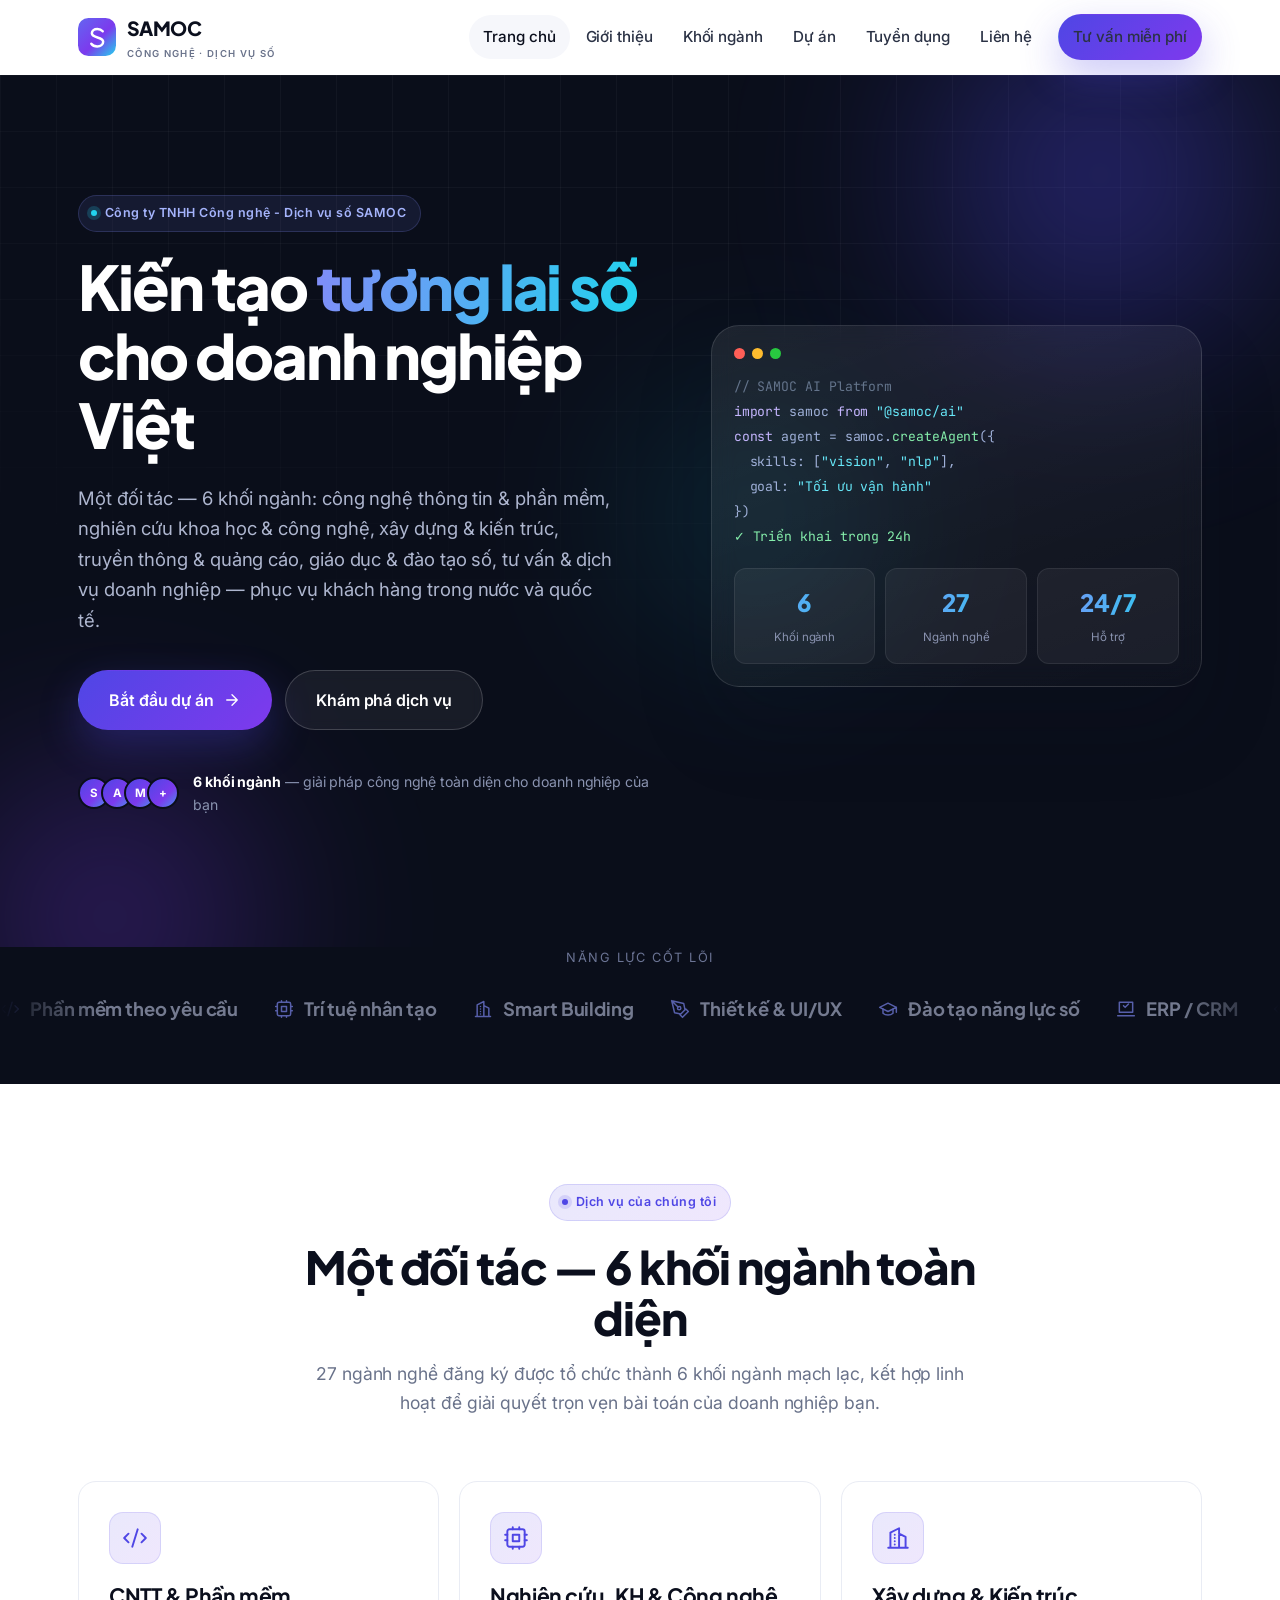
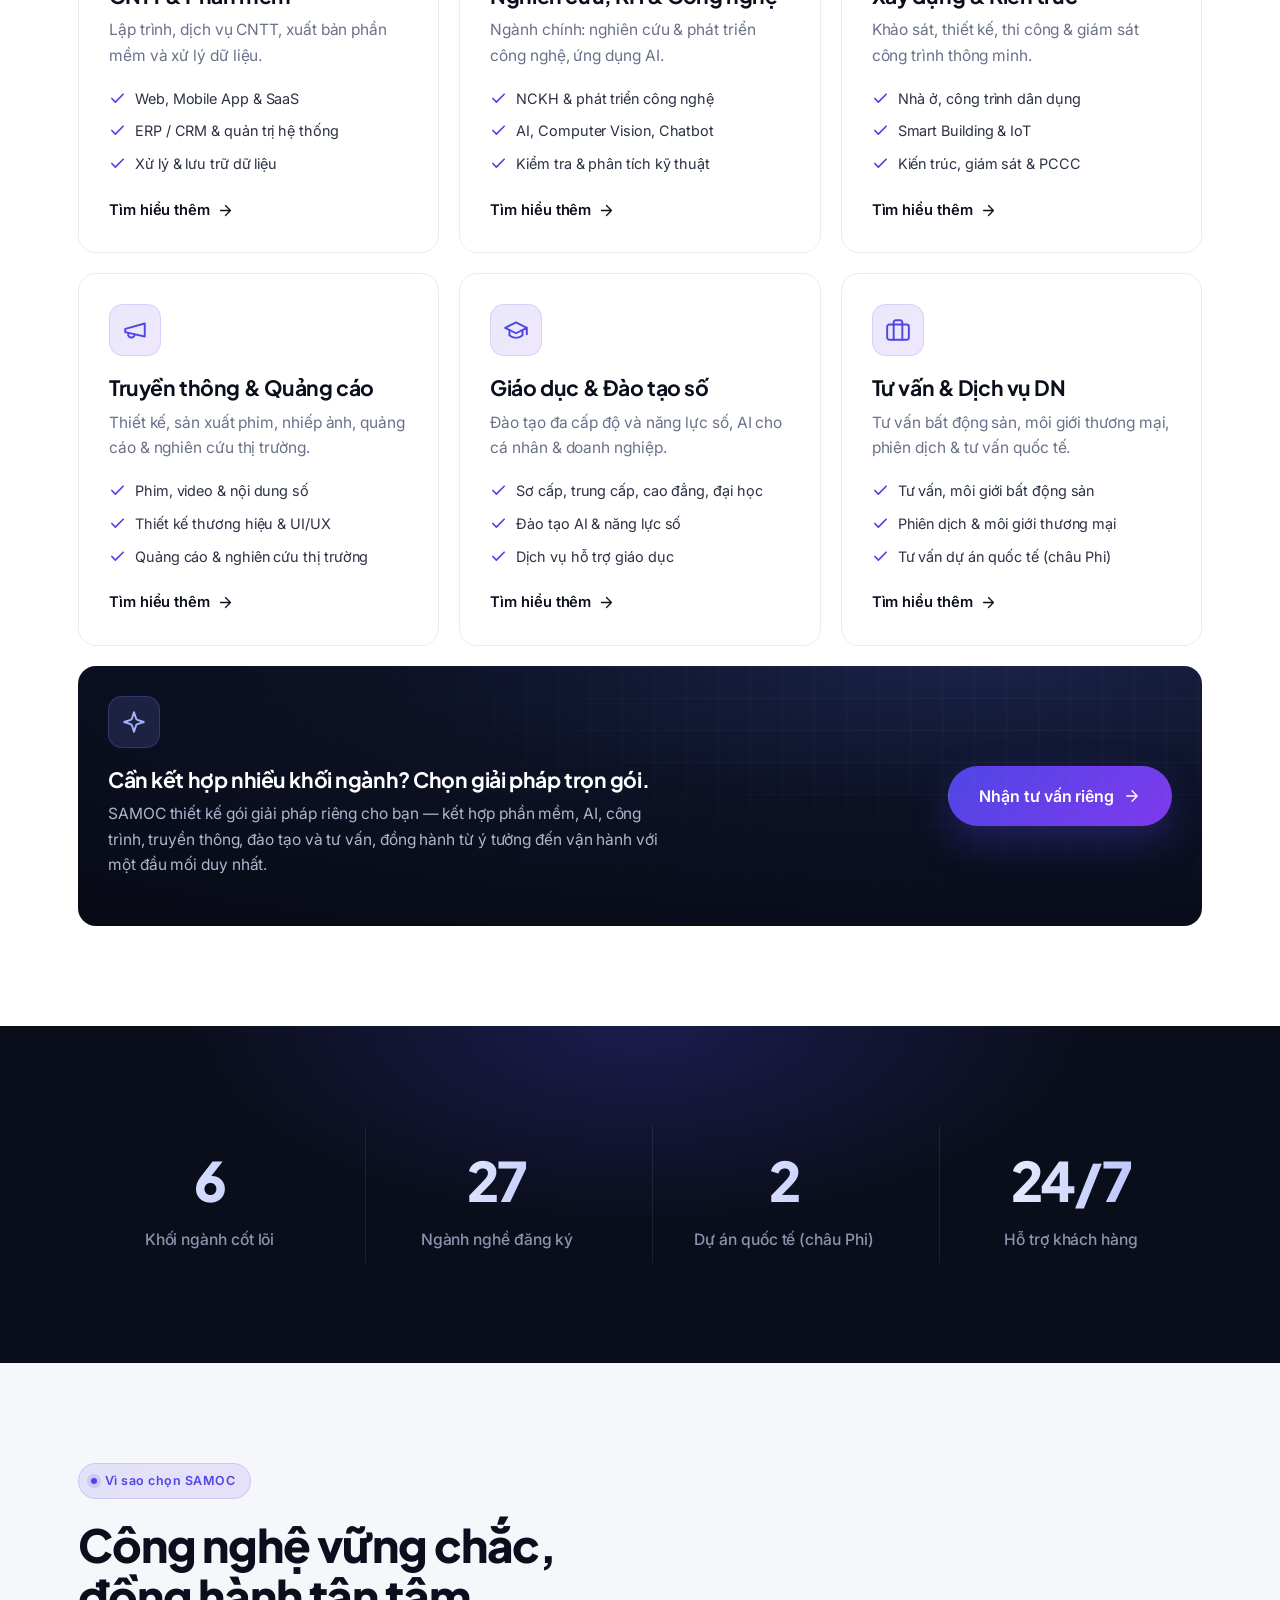
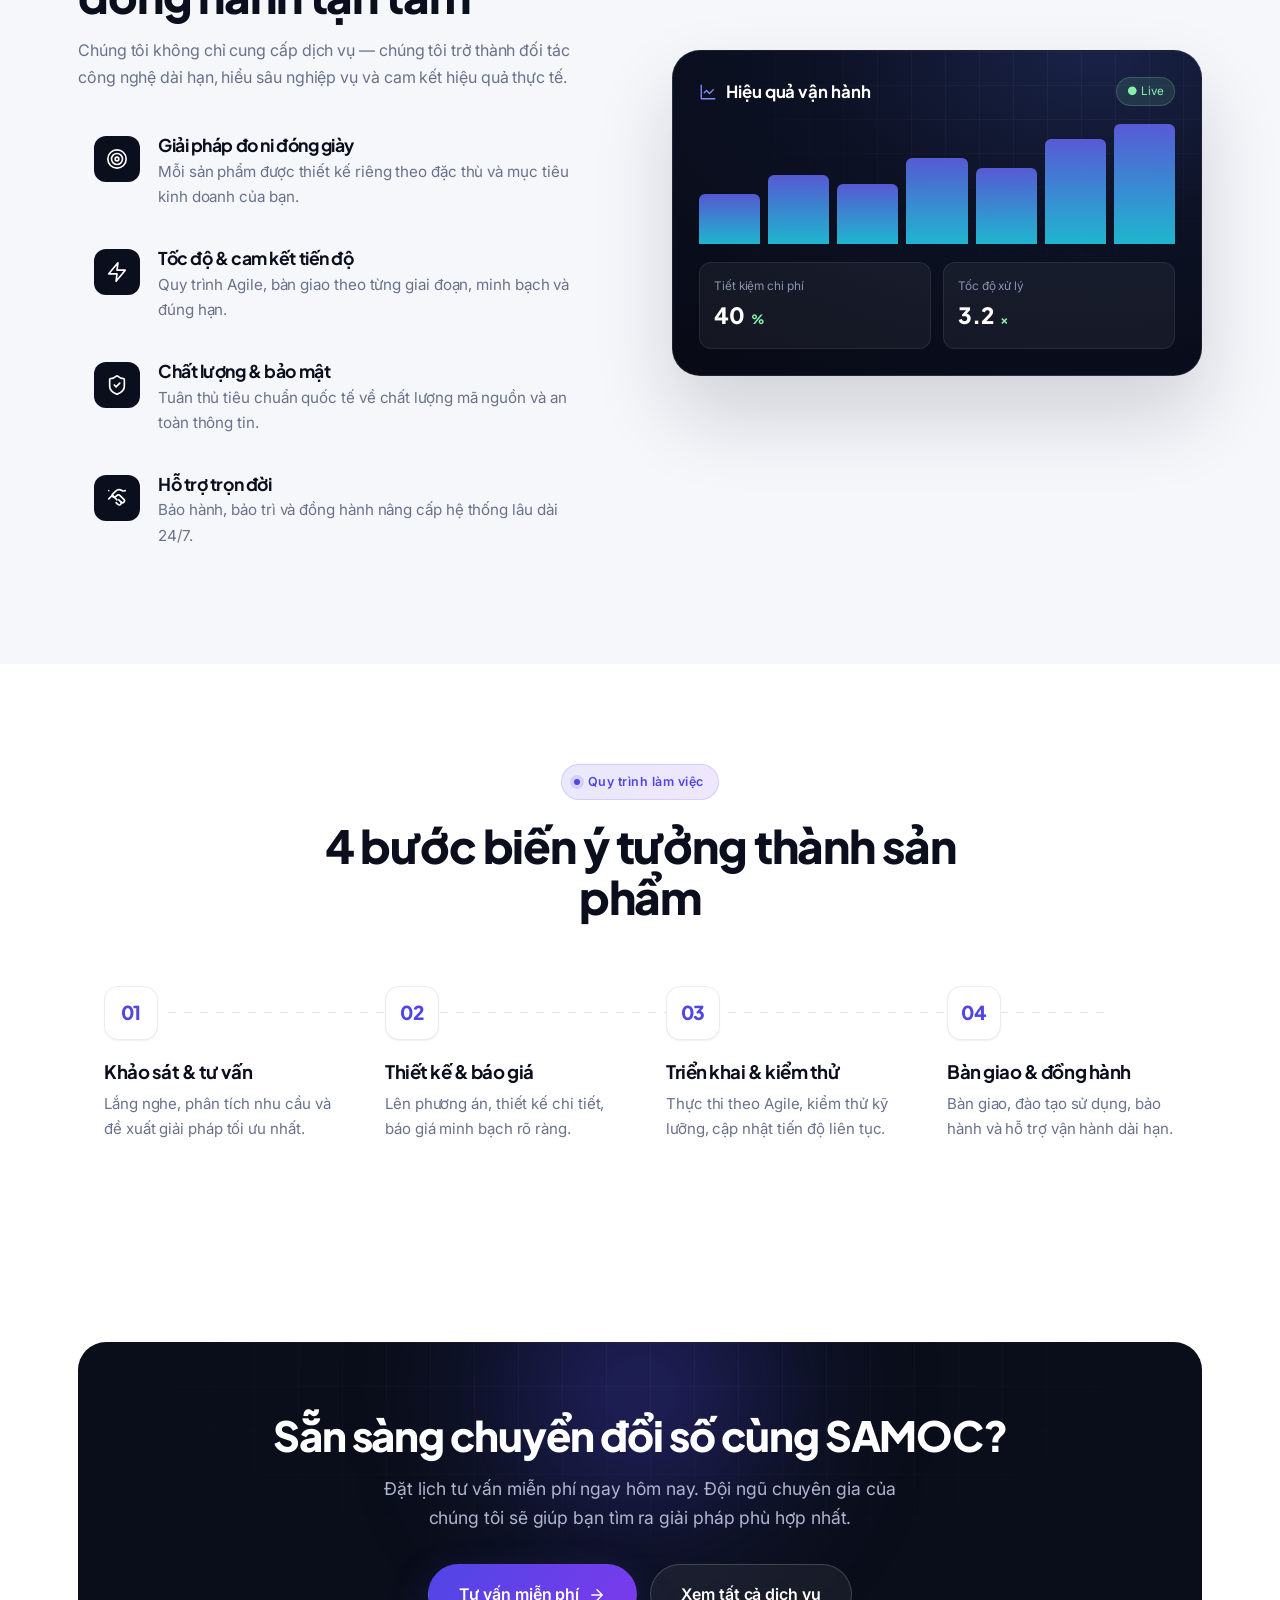
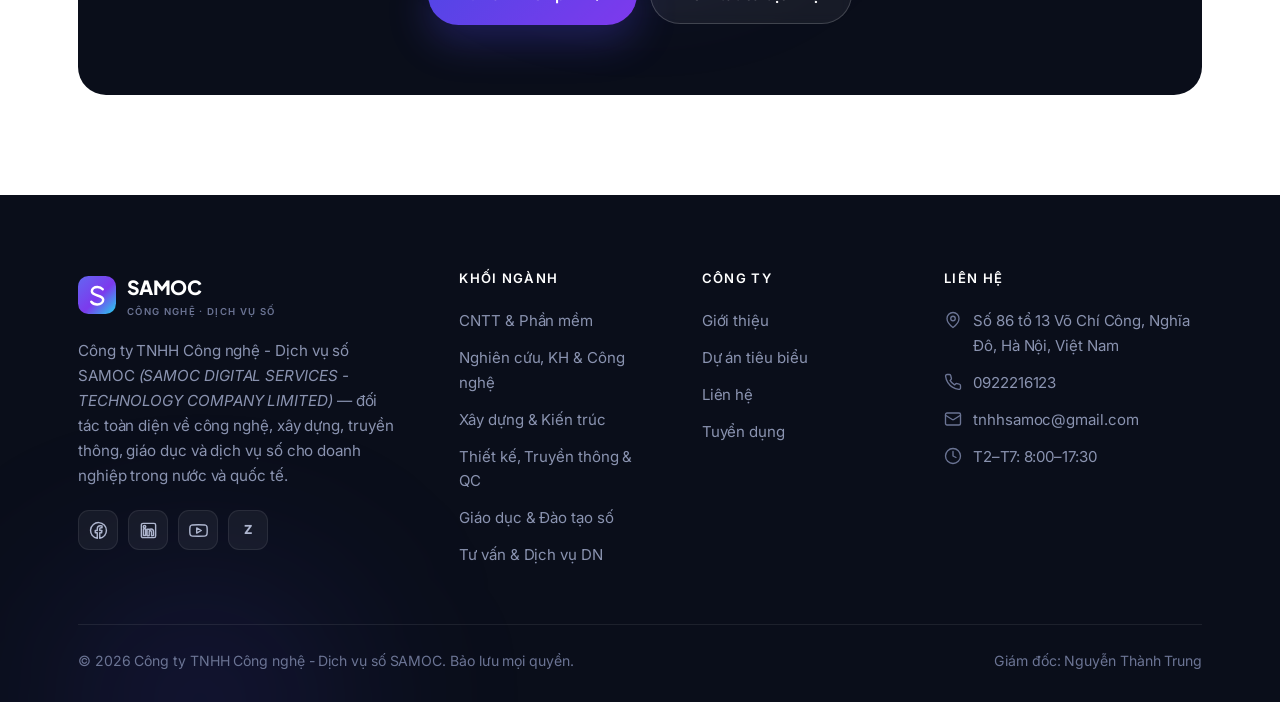
==== index.html @ ab287cf5 "Update index.html" ====
<!DOCTYPE html>
<html lang="vi">
<head>
  <meta charset="UTF-8" />
  <meta name="viewport" content="width=device-width, initial-scale=1.0" />
  <title>Công ty TNHH Công nghệ - Dịch vụ số SAMOC | Phần mềm · AI · Xây dựng · Đào tạo</title>
  <meta name="description" content="Công ty TNHH Công nghệ - Dịch vụ số SAMOC: 6 khối ngành — phần mềm, AI, xây dựng, truyền thông, giáo dục và tư vấn. Phục vụ khách hàng trong nước và quốc tế." />
  <link rel="icon" type="image/svg+xml" href="assets/favicon.svg" />
  <meta name="theme-color" content="#0b0f1d" />
  <link rel="canonical" href="https://samoc.com/index.html" />
  <meta property="og:type" content="website" />
  <meta property="og:site_name" content="SAMOC" />
  <meta property="og:locale" content="vi_VN" />
  <meta property="og:title" content="Công ty TNHH Công nghệ - Dịch vụ số SAMOC" />
  <meta property="og:description" content="Một đối tác — 6 khối ngành: phần mềm, AI, xây dựng, truyền thông, giáo dục và tư vấn. Phục vụ khách hàng trong nước và quốc tế." />
  <meta property="og:url" content="https://samoc.com/index.html" />
  <meta property="og:image" content="https://samoc.com/assets/og-image.svg" />
  <meta name="twitter:card" content="summary_large_image" />
  <meta name="twitter:title" content="Công ty TNHH Công nghệ - Dịch vụ số SAMOC" />
  <meta name="twitter:description" content="6 khối ngành: phần mềm, AI, xây dựng, truyền thông, giáo dục và tư vấn — trong nước và quốc tế." />
  <meta name="twitter:image" content="https://samoc.com/assets/og-image.svg" />
  <link rel="preconnect" href="https://fonts.googleapis.com" />
  <link rel="preconnect" href="https://fonts.gstatic.com" crossorigin />
  <link href="https://fonts.googleapis.com/css2?family=Plus+Jakarta+Sans:wght@500;600;700;800&family=Inter:wght@400;500;600&family=JetBrains+Mono:wght@400;500&display=swap" rel="stylesheet" />
  <link rel="stylesheet" href="assets/css/style.css" />
</head>
<body>

  <!-- HEADER -->
  <header class="site-header">
    <div class="container nav">
      <a href="index.html" class="brand" aria-label="SAMOC trang chủ">
        <svg class="logo" viewBox="0 0 40 40" fill="none" xmlns="http://www.w3.org/2000/svg" aria-hidden="true">
          <rect width="40" height="40" rx="11" fill="url(#lg)"/>
          <path d="M26 14c-1.3-1.5-3.2-2.4-5.6-2.4-3.4 0-5.8 1.8-5.8 4.5 0 5.7 11.9 3 11.9 8.9 0 2.8-2.6 4.9-6.3 4.9-2.7 0-4.9-1-6.2-2.8" stroke="#fff" stroke-width="2.6" stroke-linecap="round"/>
          <defs><linearGradient id="lg" x1="0" y1="0" x2="40" y2="40" gradientUnits="userSpaceOnUse"><stop stop-color="#6366f1"/><stop offset=".55" stop-color="#7c3aed"/><stop offset="1" stop-color="#22d3ee"/></linearGradient></defs>
        </svg>
        <span>SAMOC<small>Công nghệ · Dịch vụ số</small></span>
      </a>
      <nav class="nav-links" id="navLinks">
        <a href="index.html" class="active">Trang chủ</a>
        <a href="about.html">Giới thiệu</a>
        <a href="services.html">Khối ngành</a>
        <a href="projects.html">Dự án</a>
        <a href="careers.html">Tuyển dụng</a>
        <a href="contact.html">Liên hệ</a>
        <a href="contact.html#contactForm" class="btn btn-brand nav-cta">Tư vấn miễn phí</a>
      </nav>
      <button class="nav-toggle" id="navToggle" aria-label="Mở menu">
        <svg class="icon" viewBox="0 0 24 24"><path d="M4 6h16M4 12h16M4 18h16"/></svg>
      </button>
    </div>
  </header>

  <!-- HERO -->
  <section class="hero">
    <div class="grid-bg"></div>
    <div class="glow g1"></div><div class="glow g2"></div><div class="glow g3"></div>
    <div class="container">
      <div class="hero-grid">
        <div>
          <span class="eyebrow on-dark">Công ty TNHH Công nghệ - Dịch vụ số SAMOC</span>
          <h1>Kiến tạo <span class="grad">tương lai số</span> cho doanh nghiệp Việt</h1>
          <p class="lead">Một đối tác — 6 khối ngành: công nghệ thông tin &amp; phần mềm, nghiên cứu khoa học &amp; công nghệ, xây dựng &amp; kiến trúc, truyền thông &amp; quảng cáo, giáo dục &amp; đào tạo số, tư vấn &amp; dịch vụ doanh nghiệp — phục vụ khách hàng trong nước và quốc tế.</p>
          <div class="hero-actions">
            <a href="contact.html" class="btn btn-brand btn-lg">Bắt đầu dự án
              <svg class="icon" viewBox="0 0 24 24"><path d="M5 12h14M12 5l7 7-7 7"/></svg></a>
            <a href="services.html" class="btn btn-ghost btn-lg">Khám phá dịch vụ</a>
          </div>
          <div class="hero-trust">
            <div class="avatars"><span>S</span><span>A</span><span>M</span><span>+</span></div>
            <div><b>6 khối ngành</b> — giải pháp công nghệ toàn diện cho doanh nghiệp của bạn</div>
          </div>
        </div>
        <div class="hero-visual">
          <div class="hero-card">
            <div class="win-dots"><i></i><i></i><i></i></div>
            <div class="code-line"><span class="c">// SAMOC AI Platform</span></div>
            <div class="code-line"><span class="k">import</span> samoc <span class="k">from</span> <span class="s">"@samoc/ai"</span></div>
            <div class="code-line"><span class="k">const</span> agent = samoc.<span class="f">createAgent</span>({</div>
            <div class="code-line">&nbsp;&nbsp;skills: [<span class="s">"vision"</span>, <span class="s">"nlp"</span>],</div>
            <div class="code-line">&nbsp;&nbsp;goal: <span class="s">"Tối ưu vận hành"</span></div>
            <div class="code-line">})</div>
            <div class="code-line"><span class="f">✓ Triển khai trong 24h</span></div>
            <div class="hero-stats">
              <div><b data-count="6">0</b><small>Khối ngành</small></div>
              <div><b data-count="27">0</b><small>Ngành nghề</small></div>
              <div><b data-count="24" data-suffix="/7">0</b><small>Hỗ trợ</small></div>
            </div>
          </div>
        </div>
      </div>
    </div>
  </section>

  <!-- LOGOS / CAPABILITIES MARQUEE -->
  <div class="logos-strip">
    <div class="container"><p class="label">Năng lực cốt lõi</p></div>
    <div class="marquee-wrap">
      <div class="marquee">
        <span><svg class="icon" viewBox="0 0 24 24"><path d="m18 16 4-4-4-4M6 8l-4 4 4 4M14.5 4l-5 16"/></svg>Phần mềm theo yêu cầu</span>
        <span><svg class="icon" viewBox="0 0 24 24"><rect x="4" y="4" width="16" height="16" rx="2"/><rect x="9" y="9" width="6" height="6"/><path d="M9 2v2M15 2v2M9 20v2M15 20v2M20 9h2M20 14h2M2 9h2M2 14h2"/></svg>Trí tuệ nhân tạo</span>
        <span><svg class="icon" viewBox="0 0 24 24"><path d="M3 21h18M5 21V7l8-4v18M19 21V11l-6-3"/><path d="M9 9v.01M9 12v.01M9 15v.01M9 18v.01"/></svg>Smart Building</span>
        <span><svg class="icon" viewBox="0 0 24 24"><path d="M12 19l7-7 3 3-7 7-3-3zM18 13l-1.5-7.5L2 2l3.5 14.5L13 18l5-5zM2 2l7.586 7.586"/><circle cx="11" cy="11" r="2"/></svg>Thiết kế &amp; UI/UX</span>
        <span><svg class="icon" viewBox="0 0 24 24"><path d="M22 10v6M2 10l10-5 10 5-10 5z"/><path d="M6 12v5c3 3 9 3 12 0v-5"/></svg>Đào tạo năng lực số</span>
        <span><svg class="icon" viewBox="0 0 24 24"><path d="M4 4h16v12H4z"/><path d="M2 20h20M9 8l2 2 4-4"/></svg>ERP / CRM</span>
        <!-- duplicate for seamless loop -->
        <span><svg class="icon" viewBox="0 0 24 24"><path d="m18 16 4-4-4-4M6 8l-4 4 4 4M14.5 4l-5 16"/></svg>Phần mềm theo yêu cầu</span>
        <span><svg class="icon" viewBox="0 0 24 24"><rect x="4" y="4" width="16" height="16" rx="2"/><rect x="9" y="9" width="6" height="6"/><path d="M9 2v2M15 2v2M9 20v2M15 20v2M20 9h2M20 14h2M2 9h2M2 14h2"/></svg>Trí tuệ nhân tạo</span>
        <span><svg class="icon" viewBox="0 0 24 24"><path d="M3 21h18M5 21V7l8-4v18M19 21V11l-6-3"/><path d="M9 9v.01M9 12v.01M9 15v.01M9 18v.01"/></svg>Smart Building</span>
        <span><svg class="icon" viewBox="0 0 24 24"><path d="M12 19l7-7 3 3-7 7-3-3zM18 13l-1.5-7.5L2 2l3.5 14.5L13 18l5-5zM2 2l7.586 7.586"/><circle cx="11" cy="11" r="2"/></svg>Thiết kế &amp; UI/UX</span>
        <span><svg class="icon" viewBox="0 0 24 24"><path d="M22 10v6M2 10l10-5 10 5-10 5z"/><path d="M6 12v5c3 3 9 3 12 0v-5"/></svg>Đào tạo năng lực số</span>
        <span><svg class="icon" viewBox="0 0 24 24"><path d="M4 4h16v12H4z"/><path d="M2 20h20M9 8l2 2 4-4"/></svg>ERP / CRM</span>
      </div>
    </div>
  </div>

  <!-- SERVICES (BENTO) -->
  <section id="services">
    <div class="container">
      <div class="section-head reveal">
        <span class="eyebrow">Dịch vụ của chúng tôi</span>
        <h2 class="section-title">Một đối tác — 6 khối ngành toàn diện</h2>
        <p>27 ngành nghề đăng ký được tổ chức thành 6 khối ngành mạch lạc, kết hợp linh hoạt để giải quyết trọn vẹn bài toán của doanh nghiệp bạn.</p>
      </div>
      <div class="bento">

        <div class="bento-card span-2 reveal">
          <div class="svc-ic"><svg class="icon" viewBox="0 0 24 24"><path d="m18 16 4-4-4-4M6 8l-4 4 4 4M14.5 4l-5 16"/></svg></div>
          <h3>CNTT &amp; Phần mềm</h3>
          <p>Lập trình, dịch vụ CNTT, xuất bản phần mềm và xử lý dữ liệu.</p>
          <ul>
            <li><svg class="icon" viewBox="0 0 24 24"><path d="M20 6 9 17l-5-5"/></svg>Web, Mobile App &amp; SaaS</li>
            <li><svg class="icon" viewBox="0 0 24 24"><path d="M20 6 9 17l-5-5"/></svg>ERP / CRM &amp; quản trị hệ thống</li>
            <li><svg class="icon" viewBox="0 0 24 24"><path d="M20 6 9 17l-5-5"/></svg>Xử lý &amp; lưu trữ dữ liệu</li>
          </ul>
          <a href="services.html#it" class="svc-link">Tìm hiểu thêm <svg class="icon" viewBox="0 0 24 24"><path d="M5 12h14M12 5l7 7-7 7"/></svg></a>
        </div>

        <div class="bento-card span-2 reveal" data-delay="1">
          <div class="svc-ic"><svg class="icon" viewBox="0 0 24 24"><rect x="4" y="4" width="16" height="16" rx="2"/><rect x="9" y="9" width="6" height="6"/><path d="M9 2v2M15 2v2M9 20v2M15 20v2M20 9h2M20 14h2M2 9h2M2 14h2"/></svg></div>
          <h3>Nghiên cứu, KH &amp; Công nghệ</h3>
          <p>Ngành chính: nghiên cứu &amp; phát triển công nghệ, ứng dụng AI.</p>
          <ul>
            <li><svg class="icon" viewBox="0 0 24 24"><path d="M20 6 9 17l-5-5"/></svg>NCKH &amp; phát triển công nghệ</li>
            <li><svg class="icon" viewBox="0 0 24 24"><path d="M20 6 9 17l-5-5"/></svg>AI, Computer Vision, Chatbot</li>
            <li><svg class="icon" viewBox="0 0 24 24"><path d="M20 6 9 17l-5-5"/></svg>Kiểm tra &amp; phân tích kỹ thuật</li>
          </ul>
          <a href="services.html#rnd" class="svc-link">Tìm hiểu thêm <svg class="icon" viewBox="0 0 24 24"><path d="M5 12h14M12 5l7 7-7 7"/></svg></a>
        </div>

        <div class="bento-card span-2 reveal" data-delay="2">
          <div class="svc-ic"><svg class="icon" viewBox="0 0 24 24"><path d="M3 21h18M5 21V7l8-4v18M19 21V11l-6-3"/><path d="M9 9v.01M9 12v.01M9 15v.01M9 18v.01"/></svg></div>
          <h3>Xây dựng &amp; Kiến trúc</h3>
          <p>Khảo sát, thiết kế, thi công &amp; giám sát công trình thông minh.</p>
          <ul>
            <li><svg class="icon" viewBox="0 0 24 24"><path d="M20 6 9 17l-5-5"/></svg>Nhà ở, công trình dân dụng</li>
            <li><svg class="icon" viewBox="0 0 24 24"><path d="M20 6 9 17l-5-5"/></svg>Smart Building &amp; IoT</li>
            <li><svg class="icon" viewBox="0 0 24 24"><path d="M20 6 9 17l-5-5"/></svg>Kiến trúc, giám sát &amp; PCCC</li>
          </ul>
          <a href="services.html#construction" class="svc-link">Tìm hiểu thêm <svg class="icon" viewBox="0 0 24 24"><path d="M5 12h14M12 5l7 7-7 7"/></svg></a>
        </div>

        <div class="bento-card span-2 reveal">
          <div class="svc-ic"><svg class="icon" viewBox="0 0 24 24"><path d="m3 11 18-5v12L3 14v-3z"/><path d="M11.6 16.8a3 3 0 1 1-5.8-1.6"/></svg></div>
          <h3>Truyền thông &amp; Quảng cáo</h3>
          <p>Thiết kế, sản xuất phim, nhiếp ảnh, quảng cáo &amp; nghiên cứu thị trường.</p>
          <ul>
            <li><svg class="icon" viewBox="0 0 24 24"><path d="M20 6 9 17l-5-5"/></svg>Phim, video &amp; nội dung số</li>
            <li><svg class="icon" viewBox="0 0 24 24"><path d="M20 6 9 17l-5-5"/></svg>Thiết kế thương hiệu &amp; UI/UX</li>
            <li><svg class="icon" viewBox="0 0 24 24"><path d="M20 6 9 17l-5-5"/></svg>Quảng cáo &amp; nghiên cứu thị trường</li>
          </ul>
          <a href="services.html#media" class="svc-link">Tìm hiểu thêm <svg class="icon" viewBox="0 0 24 24"><path d="M5 12h14M12 5l7 7-7 7"/></svg></a>
        </div>

        <div class="bento-card span-2 reveal" data-delay="1">
          <div class="svc-ic"><svg class="icon" viewBox="0 0 24 24"><path d="M22 10v6M2 10l10-5 10 5-10 5z"/><path d="M6 12v5c3 3 9 3 12 0v-5"/></svg></div>
          <h3>Giáo dục &amp; Đào tạo số</h3>
          <p>Đào tạo đa cấp độ và năng lực số, AI cho cá nhân &amp; doanh nghiệp.</p>
          <ul>
            <li><svg class="icon" viewBox="0 0 24 24"><path d="M20 6 9 17l-5-5"/></svg>Sơ cấp, trung cấp, cao đẳng, đại học</li>
            <li><svg class="icon" viewBox="0 0 24 24"><path d="M20 6 9 17l-5-5"/></svg>Đào tạo AI &amp; năng lực số</li>
            <li><svg class="icon" viewBox="0 0 24 24"><path d="M20 6 9 17l-5-5"/></svg>Dịch vụ hỗ trợ giáo dục</li>
          </ul>
          <a href="services.html#education" class="svc-link">Tìm hiểu thêm <svg class="icon" viewBox="0 0 24 24"><path d="M5 12h14M12 5l7 7-7 7"/></svg></a>
        </div>

        <div class="bento-card span-2 reveal" data-delay="2">
          <div class="svc-ic"><svg class="icon" viewBox="0 0 24 24"><rect width="20" height="14" x="2" y="7" rx="2"/><path d="M16 21V5a2 2 0 0 0-2-2h-4a2 2 0 0 0-2 2v16"/></svg></div>
          <h3>Tư vấn &amp; Dịch vụ DN</h3>
          <p>Tư vấn bất động sản, môi giới thương mại, phiên dịch &amp; tư vấn quốc tế.</p>
          <ul>
            <li><svg class="icon" viewBox="0 0 24 24"><path d="M20 6 9 17l-5-5"/></svg>Tư vấn, môi giới bất động sản</li>
            <li><svg class="icon" viewBox="0 0 24 24"><path d="M20 6 9 17l-5-5"/></svg>Phiên dịch &amp; môi giới thương mại</li>
            <li><svg class="icon" viewBox="0 0 24 24"><path d="M20 6 9 17l-5-5"/></svg>Tư vấn dự án quốc tế (châu Phi)</li>
          </ul>
          <a href="services.html#consulting" class="svc-link">Tìm hiểu thêm <svg class="icon" viewBox="0 0 24 24"><path d="M5 12h14M12 5l7 7-7 7"/></svg></a>
        </div>

        <div class="bento-card span-6 dark reveal" style="flex-direction:row;align-items:center;justify-content:space-between;gap:24px;flex-wrap:wrap">
          <div style="max-width:560px">
            <div class="svc-ic"><svg class="icon" viewBox="0 0 24 24"><path d="m12 3-1.9 5.8a2 2 0 0 1-1.3 1.3L3 12l5.8 1.9a2 2 0 0 1 1.3 1.3L12 21l1.9-5.8a2 2 0 0 1 1.3-1.3L21 12l-5.8-1.9a2 2 0 0 1-1.3-1.3z"/></svg></div>
            <h3>Cần kết hợp nhiều khối ngành? Chọn giải pháp trọn gói.</h3>
            <p>SAMOC thiết kế gói giải pháp riêng cho bạn — kết hợp phần mềm, AI, công trình, truyền thông, đào tạo và tư vấn, đồng hành từ ý tưởng đến vận hành với một đầu mối duy nhất.</p>
          </div>
          <a href="contact.html" class="btn btn-brand btn-lg">Nhận tư vấn riêng
            <svg class="icon" viewBox="0 0 24 24"><path d="M5 12h14M12 5l7 7-7 7"/></svg></a>
        </div>

      </div>
    </div>
  </section>

  <!-- STATS -->
  <section class="stats-band">
    <div class="glow-band"></div>
    <div class="container">
      <div class="stats-grid">
        <div class="stat reveal"><b data-count="6">0</b><span>Khối ngành cốt lõi</span></div>
        <div class="stat reveal" data-delay="1"><b data-count="27">0</b><span>Ngành nghề đăng ký</span></div>
        <div class="stat reveal" data-delay="2"><b data-count="2">0</b><span>Dự án quốc tế (châu Phi)</span></div>
        <div class="stat reveal" data-delay="3"><b data-count="24" data-suffix="/7">0</b><span>Hỗ trợ khách hàng</span></div>
      </div>
    </div>
  </section>

  <!-- WHY US -->
  <section style="background:var(--c-bg-soft)">
    <div class="container">
      <div class="split">
        <div class="reveal">
          <span class="eyebrow">Vì sao chọn SAMOC</span>
          <h2 class="section-title">Công nghệ vững chắc, đồng hành tận tâm</h2>
          <p style="margin-top:16px">Chúng tôi không chỉ cung cấp dịch vụ — chúng tôi trở thành đối tác công nghệ dài hạn, hiểu sâu nghiệp vụ và cam kết hiệu quả thực tế.</p>
          <div class="feature-list">
            <div class="feature-item">
              <div class="fi-icon"><svg class="icon" viewBox="0 0 24 24"><circle cx="12" cy="12" r="10"/><circle cx="12" cy="12" r="6"/><circle cx="12" cy="12" r="2"/></svg></div>
              <div><h4>Giải pháp đo ni đóng giày</h4><p>Mỗi sản phẩm được thiết kế riêng theo đặc thù và mục tiêu kinh doanh của bạn.</p></div>
            </div>
            <div class="feature-item">
              <div class="fi-icon"><svg class="icon" viewBox="0 0 24 24"><path d="M13 2 3 14h9l-1 8 10-12h-9z"/></svg></div>
              <div><h4>Tốc độ &amp; cam kết tiến độ</h4><p>Quy trình Agile, bàn giao theo từng giai đoạn, minh bạch và đúng hạn.</p></div>
            </div>
            <div class="feature-item">
              <div class="fi-icon"><svg class="icon" viewBox="0 0 24 24"><path d="M20 13c0 5-3.5 7.5-7.66 8.95a1 1 0 0 1-.67-.01C7.5 20.5 4 18 4 13V6a1 1 0 0 1 1-1c2 0 4.5-1.2 6.24-2.72a1.17 1.17 0 0 1 1.52 0C14.51 3.81 17 5 19 5a1 1 0 0 1 1 1z"/><path d="m9 12 2 2 4-4"/></svg></div>
              <div><h4>Chất lượng &amp; bảo mật</h4><p>Tuân thủ tiêu chuẩn quốc tế về chất lượng mã nguồn và an toàn thông tin.</p></div>
            </div>
            <div class="feature-item">
              <div class="fi-icon"><svg class="icon" viewBox="0 0 24 24"><path d="m11 17 2 2a1 1 0 1 0 3-3"/><path d="m14 14 2.5 2.5a1 1 0 1 0 3-3l-3.88-3.88a3 3 0 0 0-4.24 0l-.88.88a1 1 0 1 1-3-3l2.81-2.81a5.79 5.79 0 0 1 7.06-.87l.47.28a2 2 0 0 0 1.42.25L21 4"/><path d="M3 4h.01M3 13l4-4 5 5"/></svg></div>
              <div><h4>Hỗ trợ trọn đời</h4><p>Bảo hành, bảo trì và đồng hành nâng cấp hệ thống lâu dài 24/7.</p></div>
            </div>
          </div>
        </div>
        <div class="reveal" data-delay="1">
          <div class="showcase">
            <div class="grid-bg"></div>
            <div class="showcase-inner">
              <div class="sc-row">
                <span class="t"><svg class="icon" viewBox="0 0 24 24"><path d="M3 3v18h18"/><path d="m19 9-5 5-4-4-3 3"/></svg>Hiệu quả vận hành</span>
                <span class="sc-pill">● Live</span>
              </div>
              <div class="sc-bars">
                <i style="height:42%"></i><i style="height:58%"></i><i style="height:50%"></i><i style="height:72%"></i><i style="height:64%"></i><i style="height:88%"></i><i style="height:100%"></i>
              </div>
              <div class="sc-cards">
                <div class="sc-mini"><span>Tiết kiệm chi phí</span><b>40<em>%</em></b></div>
                <div class="sc-mini"><span>Tốc độ xử lý</span><b>3.2<em>×</em></b></div>
              </div>
            </div>
          </div>
        </div>
      </div>
    </div>
  </section>

  <!-- PROCESS -->
  <section>
    <div class="container">
      <div class="section-head reveal">
        <span class="eyebrow">Quy trình làm việc</span>
        <h2 class="section-title">4 bước biến ý tưởng thành sản phẩm</h2>
      </div>
      <div class="process-grid">
        <div class="process-line"></div>
        <div class="process-step reveal"><div class="num">01</div><h4>Khảo sát &amp; tư vấn</h4><p>Lắng nghe, phân tích nhu cầu và đề xuất giải pháp tối ưu nhất.</p></div>
        <div class="process-step reveal" data-delay="1"><div class="num">02</div><h4>Thiết kế &amp; báo giá</h4><p>Lên phương án, thiết kế chi tiết, báo giá minh bạch rõ ràng.</p></div>
        <div class="process-step reveal" data-delay="2"><div class="num">03</div><h4>Triển khai &amp; kiểm thử</h4><p>Thực thi theo Agile, kiểm thử kỹ lưỡng, cập nhật tiến độ liên tục.</p></div>
        <div class="process-step reveal" data-delay="3"><div class="num">04</div><h4>Bàn giao &amp; đồng hành</h4><p>Bàn giao, đào tạo sử dụng, bảo hành và hỗ trợ vận hành dài hạn.</p></div>
      </div>
    </div>
  </section>

  <!-- TESTIMONIALS — tạm ẩn cho tới khi có phản hồi khách hàng thật -->

  <!-- CTA -->
  <section>
    <div class="container">
      <div class="cta-band reveal">
        <div class="grid-bg"></div><div class="glow"></div>
        <h2>Sẵn sàng chuyển đổi số cùng SAMOC?</h2>
        <p>Đặt lịch tư vấn miễn phí ngay hôm nay. Đội ngũ chuyên gia của chúng tôi sẽ giúp bạn tìm ra giải pháp phù hợp nhất.</p>
        <div class="cta-actions">
          <a href="contact.html" class="btn btn-brand btn-lg">Tư vấn miễn phí
            <svg class="icon" viewBox="0 0 24 24"><path d="M5 12h14M12 5l7 7-7 7"/></svg></a>
          <a href="services.html" class="btn btn-ghost btn-lg">Xem tất cả dịch vụ</a>
        </div>
      </div>
    </div>
  </section>

  <!-- FOOTER -->
  <footer class="site-footer">
    <div class="glow"></div>
    <div class="container">
      <div class="footer-grid">
        <div class="footer-about">
          <a href="index.html" class="brand">
            <svg class="logo" viewBox="0 0 40 40" fill="none" aria-hidden="true"><rect width="40" height="40" rx="11" fill="url(#lgf)"/><path d="M26 14c-1.3-1.5-3.2-2.4-5.6-2.4-3.4 0-5.8 1.8-5.8 4.5 0 5.7 11.9 3 11.9 8.9 0 2.8-2.6 4.9-6.3 4.9-2.7 0-4.9-1-6.2-2.8" stroke="#fff" stroke-width="2.6" stroke-linecap="round"/><defs><linearGradient id="lgf" x1="0" y1="0" x2="40" y2="40" gradientUnits="userSpaceOnUse"><stop stop-color="#6366f1"/><stop offset=".55" stop-color="#7c3aed"/><stop offset="1" stop-color="#22d3ee"/></linearGradient></defs></svg>
            <span>SAMOC<small>Công nghệ · Dịch vụ số</small></span>
          </a>
          <p>Công ty TNHH Công nghệ - Dịch vụ số SAMOC <em>(SAMOC DIGITAL SERVICES - TECHNOLOGY COMPANY LIMITED)</em> — đối tác toàn diện về công nghệ, xây dựng, truyền thông, giáo dục và dịch vụ số cho doanh nghiệp trong nước và quốc tế.</p>
          <div class="socials">
            <a href="#" aria-label="Facebook"><svg class="icon" viewBox="0 0 24 24" fill="currentColor" stroke="none"><path d="M22 12a10 10 0 1 0-11.56 9.88v-6.99H7.9V12h2.54V9.8c0-2.5 1.49-3.89 3.78-3.89 1.09 0 2.24.2 2.24.2v2.46h-1.26c-1.24 0-1.63.77-1.63 1.56V12h2.78l-.44 2.89h-2.34v6.99A10 10 0 0 0 22 12z"/></svg></a>
            <a href="#" aria-label="LinkedIn"><svg class="icon" viewBox="0 0 24 24" fill="currentColor" stroke="none"><path d="M19 3a2 2 0 0 1 2 2v14a2 2 0 0 1-2 2H5a2 2 0 0 1-2-2V5a2 2 0 0 1 2-2zM8.34 18.34V9.99H5.67v8.35zM7 8.84a1.55 1.55 0 1 0 0-3.1 1.55 1.55 0 0 0 0 3.1zm11.34 9.5v-4.58c0-2.45-1.31-3.59-3.06-3.59-1.41 0-2.04.78-2.39 1.32v-1.13h-2.67v8.35h2.67v-4.66c0-.25.02-.5.09-.67.2-.5.65-1.01 1.41-1.01.99 0 1.39.76 1.39 1.86v4.48z"/></svg></a>
            <a href="#" aria-label="YouTube"><svg class="icon" viewBox="0 0 24 24" fill="currentColor" stroke="none"><path d="M23 12s0-3.4-.42-5.02a2.6 2.6 0 0 0-1.83-1.84C19.13 4.7 12 4.7 12 4.7s-7.13 0-8.75.44a2.6 2.6 0 0 0-1.83 1.84C1 8.6 1 12 1 12s0 3.4.42 5.02c.23.87.91 1.56 1.83 1.84 1.62.44 8.75.44 8.75.44s7.13 0 8.75-.44a2.6 2.6 0 0 0 1.83-1.84C23 15.4 23 12 23 12zM9.75 15.27V8.73L15.5 12z"/></svg></a>
            <a href="#" aria-label="Zalo"><strong style="font-size:.78rem;font-weight:800">Z</strong></a>
          </div>
        </div>
        <div class="footer-col"><h5>Khối ngành</h5>
          <a href="services.html#it">CNTT &amp; Phần mềm</a>
          <a href="services.html#rnd">Nghiên cứu, KH &amp; Công nghệ</a>
          <a href="services.html#construction">Xây dựng &amp; Kiến trúc</a>
          <a href="services.html#media">Thiết kế, Truyền thông &amp; QC</a>
          <a href="services.html#education">Giáo dục &amp; Đào tạo số</a>
          <a href="services.html#consulting">Tư vấn &amp; Dịch vụ DN</a>
        </div>
        <div class="footer-col"><h5>Công ty</h5>
          <a href="about.html">Giới thiệu</a>
          <a href="projects.html">Dự án tiêu biểu</a>
          <a href="contact.html">Liên hệ</a>
          <a href="careers.html">Tuyển dụng</a>
        </div>
        <div class="footer-col footer-contact"><h5>Liên hệ</h5>
          <ul>
            <li><svg class="icon" viewBox="0 0 24 24"><path d="M20 10c0 6-8 12-8 12s-8-6-8-12a8 8 0 0 1 16 0Z"/><circle cx="12" cy="10" r="3"/></svg><span>Số 86 tổ 13 Võ Chí Công, Nghĩa Đô, Hà Nội, Việt Nam</span></li>
            <li><svg class="icon" viewBox="0 0 24 24"><path d="M22 16.92v3a2 2 0 0 1-2.18 2 19.79 19.79 0 0 1-8.63-3.07 19.5 19.5 0 0 1-6-6 19.79 19.79 0 0 1-3.07-8.67A2 2 0 0 1 4.11 2h3a2 2 0 0 1 2 1.72c.13.96.36 1.9.7 2.81a2 2 0 0 1-.45 2.11L8.09 9.91a16 16 0 0 0 6 6l1.27-1.27a2 2 0 0 1 2.11-.45c.91.34 1.85.57 2.81.7A2 2 0 0 1 22 16.92z"/></svg><a href="tel:0967515828">0922216123</a></li>
            <li><svg class="icon" viewBox="0 0 24 24"><rect width="20" height="16" x="2" y="4" rx="2"/><path d="m22 7-8.97 5.7a1.94 1.94 0 0 1-2.06 0L2 7"/></svg><a href="mailto:tnhhsamoc@gmail.com">tnhhsamoc@gmail.com</a></li>
            <li><svg class="icon" viewBox="0 0 24 24"><circle cx="12" cy="12" r="10"/><path d="M12 6v6l4 2"/></svg><span>T2–T7: 8:00–17:30</span></li>
          </ul>
        </div>
      </div>
      <div class="footer-bottom">
        <span>© <span id="year">2026</span> Công ty TNHH Công nghệ - Dịch vụ số SAMOC. Bảo lưu mọi quyền.</span>
        <span>Giám đốc: Nguyễn Thành Trung</span>
      </div>
    </div>
  </footer>

  <script src="assets/js/main.js"></script>
</body>
</html>
---- assets/css/style.css ----
/* ============================================================
   SAMOC Technology — Professional Design System v2
   Type: Plus Jakarta Sans (display) · Inter (body) · JetBrains Mono
   ============================================================ */

:root {
  /* Brand */
  --c-primary: #4f46e5;        /* indigo 600 */
  --c-primary-2: #6366f1;
  --c-primary-dark: #3730a3;
  --c-violet: #7c3aed;
  --c-cyan: #22d3ee;

  /* Ink / text */
  --c-ink: #0b0f1d;
  --c-ink-2: #11162a;
  --c-text: #2b3245;
  --c-muted: #69728a;
  --c-faint: #98a1b6;

  /* Surfaces */
  --c-bg: #ffffff;
  --c-bg-soft: #f6f7fb;
  --c-bg-soft-2: #eef1f8;
  --c-dark: #0a0e1a;
  --c-line: #e9ecf4;
  --c-line-2: #dfe3ee;

  /* Gradients */
  --grad-brand: linear-gradient(135deg, #4f46e5 0%, #7c3aed 60%, #22d3ee 130%);
  --grad-brand-soft: linear-gradient(135deg, rgba(79,70,229,.12), rgba(124,58,237,.12));
  --grad-dark: radial-gradient(120% 120% at 80% 0%, #1a2348 0%, #0c1124 45%, #080b16 100%);

  /* Shadow */
  --shadow-xs: 0 1px 2px rgba(13,18,38,.06);
  --shadow-sm: 0 4px 14px rgba(13,18,38,.06);
  --shadow-md: 0 18px 40px rgba(13,18,38,.10);
  --shadow-lg: 0 40px 80px rgba(13,18,38,.16);
  --shadow-brand: 0 16px 40px rgba(79,70,229,.30);

  --radius: 18px;
  --radius-sm: 12px;
  --radius-lg: 28px;
  --radius-pill: 100px;

  --maxw: 1180px;
  --font-display: "Plus Jakarta Sans", "Segoe UI", system-ui, sans-serif;
  --font-body: "Inter", "Segoe UI", system-ui, -apple-system, sans-serif;
  --font-mono: "JetBrains Mono", "Consolas", monospace;
  --ease: cubic-bezier(.22,.61,.36,1);
}

* { margin: 0; padding: 0; box-sizing: border-box; }
html { scroll-behavior: smooth; -webkit-text-size-adjust: 100%; }
body {
  font-family: var(--font-body);
  color: var(--c-text);
  background: var(--c-bg);
  line-height: 1.65;
  font-size: 16px;
  letter-spacing: -.005em;
  -webkit-font-smoothing: antialiased;
  text-rendering: optimizeLegibility;
  overflow-x: hidden;
}
a { color: inherit; text-decoration: none; }
img, svg { display: block; max-width: 100%; }
ul { list-style: none; }
::selection { background: rgba(79,70,229,.18); }

.container { width: 100%; max-width: var(--maxw); margin: 0 auto; padding: 0 28px; }
section { padding: 100px 0; position: relative; }

h1, h2, h3, h4, h5 { font-family: var(--font-display); line-height: 1.12; color: var(--c-ink); font-weight: 700; letter-spacing: -.025em; }
h2.section-title { font-size: clamp(1.9rem, 3.6vw, 2.85rem); font-weight: 800; }
p { color: var(--c-muted); }

/* Icons */
.icon { width: 24px; height: 24px; stroke: currentColor; stroke-width: 1.8; fill: none; stroke-linecap: round; stroke-linejoin: round; flex: none; }

/* Eyebrow */
.eyebrow {
  display: inline-flex; align-items: center; gap: 8px;
  font-family: var(--font-body);
  font-size: .78rem; font-weight: 600; letter-spacing: .04em;
  color: var(--c-primary);
  background: var(--grad-brand-soft);
  border: 1px solid rgba(79,70,229,.16);
  padding: 7px 14px 7px 12px; border-radius: var(--radius-pill); margin-bottom: 20px;
}
.eyebrow::before { content: ""; width: 6px; height: 6px; border-radius: 50%; background: var(--c-primary); box-shadow: 0 0 0 4px rgba(79,70,229,.15); }
.eyebrow.on-dark { color: #a5b4fc; background: rgba(129,140,248,.1); border-color: rgba(129,140,248,.2); }
.eyebrow.on-dark::before { background: var(--c-cyan); box-shadow: 0 0 0 4px rgba(34,211,238,.2); }

.section-head { text-align: center; max-width: 680px; margin: 0 auto 64px; }
.section-head p { font-size: 1.1rem; margin-top: 16px; }

/* Buttons */
.btn {
  display: inline-flex; align-items: center; justify-content: center; gap: 9px;
  padding: 13px 24px; border-radius: var(--radius-pill); font-weight: 600;
  font-size: .96rem; font-family: var(--font-body); cursor: pointer; border: 1px solid transparent;
  transition: transform .25s var(--ease), box-shadow .25s var(--ease), background .2s, border-color .2s, color .2s;
  white-space: nowrap;
}
.btn .icon { width: 18px; height: 18px; }
.btn-primary { background: var(--c-ink); color: #fff; box-shadow: var(--shadow-sm); }
.btn-primary:hover { transform: translateY(-2px); box-shadow: var(--shadow-md); background: #161c30; }
.btn-brand { background: var(--grad-brand); color: #fff; box-shadow: var(--shadow-brand); background-size: 160% 160%; }
.btn-brand:hover { transform: translateY(-2px); box-shadow: 0 22px 48px rgba(79,70,229,.42); }
.btn-ghost { background: rgba(255,255,255,.06); color: #fff; border-color: rgba(255,255,255,.18); backdrop-filter: blur(6px); }
.btn-ghost:hover { background: rgba(255,255,255,.14); border-color: rgba(255,255,255,.3); }
.btn-outline { background: #fff; color: var(--c-ink); border-color: var(--c-line-2); }
.btn-outline:hover { border-color: var(--c-ink); transform: translateY(-2px); box-shadow: var(--shadow-sm); }
.btn-lg { padding: 16px 30px; font-size: 1rem; }

/* ============================================================
   Header
   ============================================================ */
.site-header {
  position: sticky; top: 0; z-index: 100;
  background: rgba(255,255,255,.72);
  backdrop-filter: saturate(180%) blur(18px);
  border-bottom: 1px solid transparent;
  transition: border-color .3s, background .3s;
}
.site-header.scrolled { border-bottom-color: var(--c-line); background: rgba(255,255,255,.88); }
.nav { display: flex; align-items: center; justify-content: space-between; height: 74px; }
.brand { display: flex; align-items: center; gap: 11px; font-family: var(--font-display); font-weight: 800; font-size: 1.22rem; color: var(--c-ink); letter-spacing: -.03em; }
.brand .logo { width: 38px; height: 38px; flex: none; }
.brand small { display: block; font-family: var(--font-body); font-size: .6rem; font-weight: 600; letter-spacing: .14em; color: var(--c-muted); text-transform: uppercase; margin-top: 1px; }
.nav-links { display: flex; align-items: center; gap: 2px; }
.nav-links > a { padding: 9px 14px; border-radius: var(--radius-pill); font-weight: 500; font-size: .95rem; color: var(--c-text); white-space: nowrap; transition: background .2s, color .2s; }
.nav-links > a:hover, .nav-links > a.active { background: var(--c-bg-soft); color: var(--c-ink); }
.nav-cta { margin-left: 10px; }
.nav-toggle { display: none; background: none; border: none; cursor: pointer; color: var(--c-ink); padding: 6px; }
.nav-toggle .icon { width: 26px; height: 26px; }

/* ============================================================
   Hero
   ============================================================ */
.hero { position: relative; background: var(--c-dark); color: #fff; overflow: hidden; padding: 120px 0 130px; }
.hero .grid-bg, .page-hero .grid-bg {
  position: absolute; inset: 0;
  background-image:
    linear-gradient(rgba(255,255,255,.035) 1px, transparent 1px),
    linear-gradient(90deg, rgba(255,255,255,.035) 1px, transparent 1px);
  background-size: 56px 56px;
  mask-image: radial-gradient(120% 90% at 50% 0%, #000 30%, transparent 75%);
}
.hero .glow {
  position: absolute; border-radius: 50%; filter: blur(90px); opacity: .55; pointer-events: none;
}
.hero .glow.g1 { width: 520px; height: 520px; top: -160px; right: -80px; background: radial-gradient(circle, #4f46e5, transparent 65%); }
.hero .glow.g2 { width: 460px; height: 460px; bottom: -200px; left: -120px; background: radial-gradient(circle, #7c3aed, transparent 65%); opacity: .45; }
.hero .glow.g3 { width: 360px; height: 360px; top: 30%; left: 45%; background: radial-gradient(circle, #22d3ee, transparent 65%); opacity: .22; }
.hero .container { position: relative; z-index: 2; }
.hero-grid { display: grid; grid-template-columns: 1.08fr .92fr; gap: 56px; align-items: center; }
.hero h1 { color: #fff; font-size: clamp(2.4rem, 5.2vw, 3.85rem); font-weight: 800; letter-spacing: -.035em; }
.hero h1 .grad { background: linear-gradient(100deg, #818cf8, #22d3ee); -webkit-background-clip: text; background-clip: text; color: transparent; }
.hero p.lead { color: #aeb6cf; font-size: 1.16rem; margin: 24px 0 34px; max-width: 540px; }
.hero-actions { display: flex; gap: 13px; flex-wrap: wrap; margin-bottom: 40px; }
.hero-trust { display: flex; align-items: center; gap: 14px; color: #8a93b0; font-size: .88rem; }
.hero-trust .avatars { display: flex; }
.hero-trust .avatars span { width: 32px; height: 32px; border-radius: 50%; border: 2px solid var(--c-dark); margin-left: -9px; background: var(--grad-brand); display: grid; place-items: center; font-size: .72rem; font-weight: 700; color: #fff; }
.hero-trust .avatars span:first-child { margin-left: 0; }
.hero-trust b { color: #fff; }

/* Hero card (glass) */
.hero-visual { position: relative; }
.hero-card {
  background: linear-gradient(160deg, rgba(255,255,255,.08), rgba(255,255,255,.02));
  border: 1px solid rgba(255,255,255,.12);
  border-radius: var(--radius-lg); padding: 22px; backdrop-filter: blur(12px);
  box-shadow: var(--shadow-lg); position: relative;
}
.hero-card .win-dots { display: flex; gap: 7px; margin-bottom: 16px; }
.hero-card .win-dots i { width: 11px; height: 11px; border-radius: 50%; background: rgba(255,255,255,.2); }
.hero-card .win-dots i:nth-child(1){ background:#ff5f57; } .hero-card .win-dots i:nth-child(2){ background:#febc2e; } .hero-card .win-dots i:nth-child(3){ background:#28c840; }
.code-line { font-family: var(--font-mono); font-size: .82rem; line-height: 1.9; color: #9fb0d8; }
.code-line .k { color: #c4b5fd; } .code-line .s { color: #67e8f9; } .code-line .f { color: #86efac; } .code-line .c { color: #64748b; }
.hero-stats { display: grid; grid-template-columns: repeat(3,1fr); gap: 10px; margin-top: 18px; }
.hero-stats div { text-align: center; background: rgba(255,255,255,.05); border-radius: var(--radius-sm); padding: 14px 6px; border: 1px solid rgba(255,255,255,.08); }
.hero-stats b { display: block; font-family: var(--font-display); font-size: 1.5rem; font-weight: 800; background: linear-gradient(100deg,#818cf8,#22d3ee); -webkit-background-clip: text; background-clip: text; color: transparent; }
.hero-stats small { color: #8a93b0; font-size: .72rem; }

/* Marquee */
.logos-strip { background: var(--c-dark); padding: 0 0 60px; overflow: hidden; }
.logos-strip .label { text-align: center; color: #6b7494; font-size: .8rem; letter-spacing: .12em; text-transform: uppercase; margin-bottom: 26px; }
.marquee { display: flex; gap: 56px; width: max-content; animation: scroll 28s linear infinite; }
.marquee span { color: #aeb6cf; font-family: var(--font-display); font-weight: 700; font-size: 1.15rem; opacity: .65; white-space: nowrap; display: flex; align-items: center; gap: 10px; }
.marquee span .icon { width: 20px; height: 20px; color: #818cf8; }
.marquee-wrap { display: flex; overflow: hidden; mask-image: linear-gradient(90deg, transparent, #000 8%, #000 92%, transparent); }
@keyframes scroll { to { transform: translateX(-50%); } }

/* ============================================================
   Bento services
   ============================================================ */
.bento { display: grid; grid-template-columns: repeat(6, 1fr); gap: 20px; }
.bento-card {
  background: var(--c-bg); border: 1px solid var(--c-line); border-radius: var(--radius);
  padding: 30px; position: relative; overflow: hidden; transition: transform .3s var(--ease), box-shadow .3s var(--ease), border-color .3s;
  display: flex; flex-direction: column;
}
.bento-card::before {
  content: ""; position: absolute; inset: 0; opacity: 0; transition: opacity .35s;
  background: radial-gradient(380px circle at var(--mx,80%) var(--my,0%), rgba(79,70,229,.07), transparent 60%);
}
.bento-card:hover { transform: translateY(-5px); box-shadow: var(--shadow-md); border-color: var(--c-line-2); }
.bento-card:hover::before { opacity: 1; }
.bento-card.span-2 { grid-column: span 2; }
.bento-card.span-3 { grid-column: span 3; }
.bento-card.span-4 { grid-column: span 4; }
.bento-card.span-6 { grid-column: span 6; }

.svc-ic {
  width: 52px; height: 52px; flex: none; border-radius: 14px; display: grid; place-items: center; margin-bottom: 20px;
  background: var(--grad-brand-soft); color: var(--c-primary); border: 1px solid rgba(79,70,229,.14);
}
.svc-ic .icon { width: 26px; height: 26px; }
.bento-card h3 { font-size: 1.32rem; margin-bottom: 10px; letter-spacing: -.02em; }
.bento-card p { font-size: .97rem; margin-bottom: 18px; }
.bento-card ul { display: grid; gap: 9px; margin-bottom: 22px; }
.bento-card li { font-size: .9rem; color: var(--c-text); display: flex; gap: 9px; align-items: flex-start; }
.bento-card li .icon { width: 17px; height: 17px; color: var(--c-primary); margin-top: 3px; stroke-width: 2.4; }
.svc-link { margin-top: auto; font-weight: 600; color: var(--c-ink); font-size: .92rem; display: inline-flex; gap: 7px; align-items: center; }
.svc-link .icon { width: 17px; height: 17px; transition: transform .25s var(--ease); }
.svc-link:hover .icon { transform: translateX(4px); }

.bento-card.dark { background: var(--grad-dark); color: #fff; border: none; justify-content: center; }
.bento-card.dark::after { content:""; position:absolute; inset:0; background-image: linear-gradient(rgba(255,255,255,.04) 1px, transparent 1px), linear-gradient(90deg, rgba(255,255,255,.04) 1px, transparent 1px); background-size: 32px 32px; mask-image: radial-gradient(80% 80% at 80% 20%, #000, transparent); }
.bento-card.dark > * { position: relative; }
.bento-card.dark h3 { color: #fff; }
.bento-card.dark p { color: #aeb6cf; }
.bento-card.dark .svc-ic { background: rgba(129,140,248,.16); color: #a5b4fc; border-color: rgba(129,140,248,.22); }

/* ============================================================
   Stats band
   ============================================================ */
.stats-band { background: var(--c-dark); color: #fff; overflow: hidden; }
.stats-band .glow-band { position: absolute; inset: 0; background: radial-gradient(60% 100% at 50% 0%, rgba(79,70,229,.25), transparent 60%); }
.stats-grid { display: grid; grid-template-columns: repeat(4,1fr); gap: 24px; position: relative; }
.stat { text-align: center; padding: 10px; }
.stat b { display: block; font-family: var(--font-display); font-size: clamp(2.2rem, 4.5vw, 3.4rem); font-weight: 800; background: linear-gradient(100deg,#fff,#a5b4fc); -webkit-background-clip: text; background-clip: text; color: transparent; letter-spacing: -.03em; }
.stat span { color: #8a93b0; font-weight: 500; font-size: .98rem; }
.stat + .stat { border-left: 1px solid rgba(255,255,255,.08); }

/* ============================================================
   Split / feature
   ============================================================ */
.split { display: grid; grid-template-columns: 1fr 1fr; gap: 64px; align-items: center; }
.feature-list { display: grid; gap: 8px; margin-top: 30px; }
.feature-item { display: flex; gap: 18px; padding: 16px; border-radius: var(--radius-sm); transition: background .25s; }
.feature-item:hover { background: var(--c-bg-soft); }
.feature-item .fi-icon { width: 46px; height: 46px; flex: none; border-radius: 12px; background: var(--c-ink); color: #fff; display: grid; place-items: center; }
.feature-item .fi-icon .icon { width: 22px; height: 22px; }
.feature-item h4 { font-size: 1.1rem; margin-bottom: 3px; }
.feature-item p { font-size: .95rem; }

/* Showcase visual (dashboard mock) */
.showcase {
  border-radius: var(--radius-lg); background: var(--grad-dark); padding: 26px; box-shadow: var(--shadow-lg);
  position: relative; overflow: hidden; border: 1px solid rgba(255,255,255,.08);
}
.showcase .grid-bg { position: absolute; inset: 0; background-image: linear-gradient(rgba(255,255,255,.04) 1px, transparent 1px), linear-gradient(90deg, rgba(255,255,255,.04) 1px, transparent 1px); background-size: 34px 34px; mask-image: radial-gradient(90% 90% at 70% 10%, #000, transparent 80%); }
.showcase-inner { position: relative; }
.sc-row { display: flex; align-items: center; justify-content: space-between; margin-bottom: 18px; }
.sc-row .t { color: #fff; font-family: var(--font-display); font-weight: 700; font-size: 1.05rem; display: flex; align-items: center; gap: 9px; }
.sc-row .t .icon { width: 18px; height: 18px; color: #818cf8; }
.sc-pill { font-size: .72rem; color: #86efac; background: rgba(134,239,172,.12); padding: 4px 10px; border-radius: 100px; border: 1px solid rgba(134,239,172,.2); }
.sc-bars { display: grid; grid-template-columns: repeat(7,1fr); gap: 8px; align-items: end; height: 120px; margin: 18px 0; }
.sc-bars i { background: linear-gradient(180deg, #6366f1, #22d3ee); border-radius: 6px 6px 0 0; opacity: .85; }
.sc-cards { display: grid; grid-template-columns: 1fr 1fr; gap: 12px; }
.sc-mini { background: rgba(255,255,255,.05); border: 1px solid rgba(255,255,255,.08); border-radius: var(--radius-sm); padding: 14px; }
.sc-mini span { color: #8a93b0; font-size: .74rem; display: block; }
.sc-mini b { color: #fff; font-family: var(--font-display); font-size: 1.4rem; font-weight: 800; }
.sc-mini b em { font-style: normal; font-size: .8rem; color: #86efac; margin-left: 6px; }

/* ============================================================
   Process
   ============================================================ */
.process-grid { display: grid; grid-template-columns: repeat(4,1fr); gap: 0; position: relative; }
.process-step { padding: 0 26px; position: relative; }
.process-step:not(:last-child)::after { content:""; position: absolute; top: 26px; right: -2px; width: 4px; height: 4px; }
.process-step .num { width: 54px; height: 54px; border-radius: 14px; background: var(--c-bg); border: 1px solid var(--c-line); display: grid; place-items: center; font-family: var(--font-display); font-weight: 800; font-size: 1.2rem; color: var(--c-primary); box-shadow: var(--shadow-xs); margin-bottom: 22px; }
.process-step h4 { font-size: 1.16rem; margin-bottom: 9px; }
.process-step p { font-size: .94rem; }
.process-line { position: absolute; top: 26px; left: 8%; right: 8%; height: 1px; background: repeating-linear-gradient(90deg, var(--c-line-2) 0 8px, transparent 8px 16px); z-index: -1; }

/* ============================================================
   Programs (training)
   ============================================================ */
.programs { display: grid; grid-template-columns: repeat(3,1fr); gap: 22px; }
.program { border: 1px solid var(--c-line); border-radius: var(--radius); overflow: hidden; background: #fff; transition: transform .3s var(--ease), box-shadow .3s var(--ease); display: flex; flex-direction: column; }
.program:hover { transform: translateY(-5px); box-shadow: var(--shadow-md); }
.program .top { padding: 26px; background: var(--grad-dark); color: #fff; position: relative; overflow: hidden; }
.program .top::after { content:""; position:absolute; inset:0; background: radial-gradient(160px circle at 85% 15%, rgba(79,70,229,.4), transparent 65%); }
.program .top > * { position: relative; }
.program .top .lvl { font-size: .72rem; text-transform: uppercase; letter-spacing: .1em; color: #67e8f9; font-weight: 700; }
.program .top h4 { color: #fff; margin-top: 9px; font-size: 1.22rem; }
.program .body { padding: 26px; display: flex; flex-direction: column; flex: 1; }
.program .body ul { display: grid; gap: 10px; margin-bottom: 18px; }
.program .body li { font-size: .91rem; display: flex; gap: 9px; color: var(--c-text); align-items: flex-start; }
.program .body li .icon { width: 16px; height: 16px; color: var(--c-primary); margin-top: 3px; stroke-width: 2.4; }
.program .meta { display: flex; gap: 18px; margin-top: auto; padding-top: 18px; border-top: 1px solid var(--c-line); font-size: .85rem; color: var(--c-muted); }
.program .meta span { display: inline-flex; align-items: center; gap: 6px; }
.program .meta .icon { width: 15px; height: 15px; }

/* ============================================================
   Testimonials
   ============================================================ */
.testi-grid { display: grid; grid-template-columns: repeat(3,1fr); gap: 22px; }
.testi { background: #fff; border: 1px solid var(--c-line); border-radius: var(--radius); padding: 30px; box-shadow: var(--shadow-xs); transition: box-shadow .3s, transform .3s; }
.testi:hover { box-shadow: var(--shadow-md); transform: translateY(-4px); }
.testi .stars { display: flex; gap: 3px; color: #f5a623; margin-bottom: 16px; }
.testi .stars .icon { width: 17px; height: 17px; fill: #f5a623; stroke: #f5a623; }
.testi p { color: var(--c-text); font-size: 1rem; }
.testi .who { display: flex; align-items: center; gap: 13px; margin-top: 22px; padding-top: 20px; border-top: 1px solid var(--c-line); }
.testi .av { width: 46px; height: 46px; border-radius: 50%; background: var(--grad-brand); color: #fff; display: grid; place-items: center; font-weight: 700; font-family: var(--font-display); }
.testi .who b { display: block; font-size: .95rem; color: var(--c-ink); font-family: var(--font-display); }
.testi .who small { color: var(--c-muted); }

/* ============================================================
   CTA
   ============================================================ */
.cta-band { background: var(--c-dark); border-radius: var(--radius-lg); padding: 70px 56px; text-align: center; color: #fff; position: relative; overflow: hidden; }
.cta-band .grid-bg { position:absolute; inset:0; background-image: linear-gradient(rgba(255,255,255,.04) 1px, transparent 1px), linear-gradient(90deg, rgba(255,255,255,.04) 1px, transparent 1px); background-size: 44px 44px; mask-image: radial-gradient(80% 120% at 50% 0%, #000, transparent 70%); }
.cta-band .glow { position: absolute; width: 500px; height: 300px; left: 50%; top: -100px; transform: translateX(-50%); background: radial-gradient(circle, rgba(79,70,229,.5), transparent 65%); filter: blur(70px); }
.cta-band > * { position: relative; }
.cta-band h2 { color: #fff; font-size: clamp(1.8rem,3.4vw,2.6rem); font-weight: 800; }
.cta-band p { color: #aeb6cf; margin: 16px auto 32px; max-width: 540px; font-size: 1.1rem; }
.cta-actions { display: flex; gap: 13px; justify-content: center; flex-wrap: wrap; }

/* ============================================================
   Footer
   ============================================================ */
.site-footer { background: var(--c-dark); color: #aeb6cf; padding: 76px 0 30px; position: relative; overflow: hidden; }
.site-footer .glow { position:absolute; width:600px; height:300px; left:-100px; bottom:-150px; background: radial-gradient(circle, rgba(79,70,229,.18), transparent 65%); filter: blur(80px); }
.footer-grid { display: grid; grid-template-columns: 1.7fr 1fr 1fr 1.3fr; gap: 44px; position: relative; }
.site-footer .brand { color: #fff; margin-bottom: 18px; }
.site-footer .brand small { color: #6b7494; }
.footer-about p { color: #8a93b0; font-size: .95rem; margin-bottom: 22px; max-width: 320px; }
.footer-col h5 { color: #fff; font-size: .82rem; text-transform: uppercase; letter-spacing: .1em; margin-bottom: 18px; font-family: var(--font-body); font-weight: 600; }
.footer-col a, .footer-col li { display: block; color: #8a93b0; font-size: .94rem; padding: 6px 0; transition: color .2s; }
.footer-col a:hover { color: #fff; }
.footer-contact li { display: flex; gap: 11px; align-items: flex-start; }
.footer-contact a { display: inline; padding: 0; }
.footer-contact .icon { width: 18px; height: 18px; color: #6b7494; margin-top: 2px; }
.socials { display: flex; gap: 10px; margin-top: 4px; }
.socials a { width: 40px; height: 40px; border-radius: 11px; background: rgba(255,255,255,.05); border: 1px solid rgba(255,255,255,.08); display: grid; place-items: center; color: #aeb6cf; transition: all .2s; }
.socials a .icon { width: 19px; height: 19px; }
.socials a:hover { background: var(--c-primary); color: #fff; border-color: var(--c-primary); transform: translateY(-2px); }
.footer-bottom { border-top: 1px solid rgba(255,255,255,.08); margin-top: 50px; padding-top: 24px; display: flex; justify-content: space-between; flex-wrap: wrap; gap: 12px; font-size: .88rem; color: #6b7494; position: relative; }

/* ============================================================
   Inner page hero
   ============================================================ */
.page-hero { background: var(--c-dark); color: #fff; padding: 84px 0 76px; position: relative; overflow: hidden; }
.page-hero .glow { position: absolute; width: 460px; height: 460px; top: -180px; right: -60px; background: radial-gradient(circle, #4f46e5, transparent 65%); filter: blur(90px); opacity: .4; }
.page-hero .container { position: relative; z-index: 2; }
.page-hero h1 { color: #fff; font-size: clamp(2.2rem,4.4vw,3.3rem); font-weight: 800; letter-spacing: -.035em; }
.page-hero p { color: #aeb6cf; max-width: 620px; margin-top: 16px; font-size: 1.12rem; }
.breadcrumb { font-size: .86rem; color: #6b7494; margin-bottom: 18px; display: flex; gap: 8px; align-items: center; }
.breadcrumb a:hover { color: #a5b4fc; }
.breadcrumb .sep { opacity: .5; }

/* About */
.values-grid { display: grid; grid-template-columns: repeat(3,1fr); gap: 22px; }
.value { background: #fff; border: 1px solid var(--c-line); border-radius: var(--radius); padding: 30px; transition: transform .3s var(--ease), box-shadow .3s var(--ease); }
.value:hover { transform: translateY(-4px); box-shadow: var(--shadow-md); }
.value .vi { width: 50px; height: 50px; border-radius: 13px; background: var(--grad-brand-soft); color: var(--c-primary); border: 1px solid rgba(79,70,229,.14); display: grid; place-items: center; margin-bottom: 18px; }
.value .vi .icon { width: 25px; height: 25px; }
.value h4 { font-size: 1.16rem; margin-bottom: 9px; }
.value p { font-size: .95rem; }

.leader { display: grid; grid-template-columns: 240px 1fr; gap: 44px; align-items: center; background: var(--c-bg-soft); border: 1px solid var(--c-line); border-radius: var(--radius-lg); padding: 48px; }
.leader .avatar { width: 240px; height: 240px; border-radius: 24px; background: var(--grad-brand); display: grid; place-items: center; color: #fff; font-size: 4rem; font-weight: 800; font-family: var(--font-display); box-shadow: var(--shadow-brand); position: relative; overflow: hidden; }
.leader .avatar::after { content:""; position:absolute; inset:0; background: radial-gradient(120% 80% at 30% 10%, rgba(255,255,255,.25), transparent 50%); }
.leader h3 { font-size: 1.6rem; }
.leader .role { color: var(--c-primary); font-weight: 600; margin: 5px 0 16px; font-family: var(--font-body); }
.leader p { font-size: 1rem; }
.leader .quote { border-left: 3px solid var(--c-primary); padding-left: 18px; margin-top: 16px; font-style: italic; color: var(--c-text); }

/* ============================================================
   Service detail blocks
   ============================================================ */
.svc-block { display: grid; grid-template-columns: 1.05fr .95fr; gap: 60px; align-items: center; padding: 70px 0; border-bottom: 1px solid var(--c-line); }
.svc-block:nth-child(even) .svc-text { order: 2; }
.svc-block .svc-icon-lg { width: 64px; height: 64px; border-radius: 17px; background: var(--c-ink); color: #fff; display: grid; place-items: center; margin-bottom: 24px; box-shadow: var(--shadow-md); }
.svc-block .svc-icon-lg .icon { width: 32px; height: 32px; }
.svc-block .svc-tag { font-size: .78rem; font-weight: 600; letter-spacing: .08em; text-transform: uppercase; color: var(--c-primary); margin-bottom: 12px; display: block; }
.svc-block h2 { font-size: clamp(1.6rem,2.8vw,2.1rem); margin-bottom: 16px; }
.svc-block > .svc-text p { font-size: 1.04rem; margin-bottom: 26px; }
.svc-features { display: grid; grid-template-columns: 1fr 1fr; gap: 10px; }
.svc-features div { background: #fff; border: 1px solid var(--c-line); border-radius: var(--radius-sm); padding: 14px 16px; font-size: .91rem; font-weight: 500; color: var(--c-text); display: flex; gap: 10px; align-items: center; transition: border-color .2s, transform .2s; }
.svc-features div:hover { border-color: var(--c-primary); transform: translateX(3px); }
.svc-features .icon { width: 17px; height: 17px; color: var(--c-primary); flex: none; stroke-width: 2.4; }
.svc-visual { border-radius: var(--radius-lg); background: var(--grad-dark); aspect-ratio: 1/1; display: grid; place-items: center; box-shadow: var(--shadow-lg); position: relative; overflow: hidden; border: 1px solid rgba(255,255,255,.08); }
.svc-visual .grid-bg { position:absolute; inset:0; background-image: linear-gradient(rgba(255,255,255,.045) 1px, transparent 1px), linear-gradient(90deg, rgba(255,255,255,.045) 1px, transparent 1px); background-size: 40px 40px; mask-image: radial-gradient(75% 75% at 50% 40%, #000, transparent); }
.svc-visual .ring { position: absolute; border-radius: 50%; border: 1px solid rgba(129,140,248,.25); }
.svc-visual .ring.r1 { width: 70%; height: 70%; } .svc-visual .ring.r2 { width: 48%; height: 48%; border-color: rgba(34,211,238,.25); }
.svc-visual .big-ic { width: 96px; height: 96px; border-radius: 26px; background: linear-gradient(160deg, rgba(255,255,255,.12), rgba(255,255,255,.03)); border: 1px solid rgba(255,255,255,.15); backdrop-filter: blur(8px); display: grid; place-items: center; position: relative; box-shadow: var(--shadow-lg); }
.svc-visual .big-ic .icon { width: 48px; height: 48px; color: #fff; }

/* ============================================================
   Contact
   ============================================================ */
.contact-grid { display: grid; grid-template-columns: .95fr 1.05fr; gap: 44px; align-items: start; }
.contact-info-card { background: var(--c-dark); color: #fff; border-radius: var(--radius-lg); padding: 44px; position: relative; overflow: hidden; }
.contact-info-card .grid-bg { position:absolute; inset:0; background-image: linear-gradient(rgba(255,255,255,.04) 1px, transparent 1px), linear-gradient(90deg, rgba(255,255,255,.04) 1px, transparent 1px); background-size: 36px 36px; mask-image: radial-gradient(70% 70% at 80% 10%, #000, transparent); }
.contact-info-card > * { position: relative; }
.contact-info-card h3 { color: #fff; margin-bottom: 9px; font-size: 1.4rem; }
.contact-info-card > p { color: #aeb6cf; margin-bottom: 30px; }
.cinfo { display: flex; gap: 15px; margin-bottom: 22px; }
.cinfo .ic { width: 46px; height: 46px; flex: none; border-radius: 12px; background: rgba(255,255,255,.07); border: 1px solid rgba(255,255,255,.1); display: grid; place-items: center; }
.cinfo .ic .icon { width: 20px; height: 20px; color: #a5b4fc; }
.cinfo b { color: #fff; display: block; font-size: .95rem; font-family: var(--font-display); }
.cinfo span { display: block; color: #aeb6cf; font-size: .92rem; }
.cinfo a { display: block; color: #aeb6cf; font-size: .92rem; transition: color .2s; }
.cinfo a:hover { color: #fff; }
.form-card { background: #fff; border: 1px solid var(--c-line); border-radius: var(--radius-lg); padding: 44px; box-shadow: var(--shadow-sm); }
.field { margin-bottom: 18px; }
.field label { display: block; font-weight: 500; font-size: .9rem; margin-bottom: 8px; color: var(--c-ink); }
.field input, .field select, .field textarea {
  width: 100%; padding: 13px 15px; border: 1px solid var(--c-line-2); border-radius: var(--radius-sm);
  font-family: inherit; font-size: .96rem; color: var(--c-text); transition: border-color .2s, box-shadow .2s; background: var(--c-bg-soft);
}
.field input:focus, .field select:focus, .field textarea:focus { outline: none; border-color: var(--c-primary); box-shadow: 0 0 0 4px rgba(79,70,229,.12); background: #fff; }
.field textarea { resize: vertical; min-height: 120px; }
.field-row { display: grid; grid-template-columns: 1fr 1fr; gap: 16px; }
.form-note { font-size: .84rem; color: var(--c-muted); margin-top: 16px; text-align: center; display: flex; gap: 7px; align-items: center; justify-content: center; }
.form-note .icon { width: 15px; height: 15px; }
.form-success { display: none; background: #ecfdf5; border: 1px solid #a7f3d0; color: #047857; padding: 14px 18px; border-radius: var(--radius-sm); margin-bottom: 20px; font-weight: 500; font-size: .94rem; align-items: center; gap: 9px; }
.form-success .icon { width: 18px; height: 18px; flex: none; }
.form-error { display: none; background: #fef2f2; border: 1px solid #fecaca; color: #b91c1c; padding: 14px 18px; border-radius: var(--radius-sm); margin-bottom: 20px; font-weight: 500; font-size: .94rem; align-items: center; gap: 9px; }
.form-error .icon { width: 18px; height: 18px; flex: none; }
#submitBtn[data-loading] { opacity: .75; cursor: progress; }

/* Google Maps embed */
.map-embed { border-radius: var(--radius-lg); overflow: hidden; box-shadow: var(--shadow-md); border: 1px solid var(--c-line); height: 420px; background: var(--c-bg-soft); }
.map-embed iframe { width: 100%; height: 100%; display: block; border: 0; }
@media (max-width: 680px) { .map-embed { height: 300px; } }

/* FAQ */
.faq { max-width: 800px; margin: 0 auto; }
.faq-item { border: 1px solid var(--c-line); border-radius: var(--radius-sm); margin-bottom: 12px; overflow: hidden; background: #fff; transition: border-color .2s, box-shadow .2s; }
.faq-item.open { border-color: var(--c-line-2); box-shadow: var(--shadow-sm); }
.faq-q { width: 100%; text-align: left; background: none; border: none; padding: 22px 24px; font-size: 1.05rem; font-weight: 600; font-family: var(--font-display); color: var(--c-ink); cursor: pointer; display: flex; justify-content: space-between; align-items: center; gap: 16px; }
.faq-q .chev { transition: transform .3s var(--ease); color: var(--c-primary); flex: none; }
.faq-q .chev .icon { width: 20px; height: 20px; }
.faq-item.open .faq-q .chev { transform: rotate(180deg); }
.faq-a { max-height: 0; overflow: hidden; transition: max-height .35s var(--ease); }
.faq-a p { padding: 0 24px 22px; font-size: .98rem; }

/* Projects */
.filter-bar { display:flex; gap:9px; flex-wrap:wrap; justify-content:center; margin-bottom:44px; }
.filter-bar button { padding:10px 20px; border-radius:var(--radius-pill); border:1px solid var(--c-line-2); background:#fff; font-weight:500; font-size:.92rem; cursor:pointer; color:var(--c-text); transition:all .2s; font-family:inherit; }
.filter-bar button.active, .filter-bar button:hover { background:var(--c-ink); color:#fff; border-color:var(--c-ink); }
.proj-grid { display:grid; grid-template-columns:repeat(3,1fr); gap:24px; }
.proj { border:1px solid var(--c-line); border-radius:var(--radius); overflow:hidden; background:#fff; transition:transform .3s var(--ease), box-shadow .3s var(--ease); }
.proj:hover { transform:translateY(-5px); box-shadow:var(--shadow-md); }
.proj .thumb { aspect-ratio:16/10; background:var(--grad-dark); display:grid; place-items:center; position:relative; overflow:hidden; }
.proj .thumb .grid-bg { position:absolute; inset:0; background-image: linear-gradient(rgba(255,255,255,.045) 1px, transparent 1px), linear-gradient(90deg, rgba(255,255,255,.045) 1px, transparent 1px); background-size:30px 30px; mask-image: radial-gradient(70% 70% at 60% 40%, #000, transparent); }
.proj .thumb .ti { width: 70px; height: 70px; border-radius: 18px; background: linear-gradient(160deg, rgba(255,255,255,.12), rgba(255,255,255,.03)); border: 1px solid rgba(255,255,255,.15); display: grid; place-items: center; position: relative; backdrop-filter: blur(6px); }
.proj .thumb .ti .icon { width: 34px; height: 34px; color: #fff; }
.proj .pbody { padding:24px; }
.proj .tag { display:inline-block; font-size:.72rem; font-weight:600; text-transform:uppercase; letter-spacing:.06em; color:var(--c-primary); background:var(--grad-brand-soft); border:1px solid rgba(79,70,229,.14); padding:5px 12px; border-radius:var(--radius-pill); margin-bottom:14px; }
.proj h3 { font-size:1.16rem; margin-bottom:9px; }
.proj p { font-size:.93rem; }

/* Anchor offset for sticky header */
:target { scroll-margin-top: 96px; }

/* Reveal */
.reveal { opacity: 0; transform: translateY(26px); transition: opacity .7s var(--ease), transform .7s var(--ease); }
.reveal.in { opacity: 1; transform: none; }
.reveal[data-delay="1"] { transition-delay: .08s; }
.reveal[data-delay="2"] { transition-delay: .16s; }
.reveal[data-delay="3"] { transition-delay: .24s; }

/* ============================================================
   Responsive
   ============================================================ */
@media (max-width: 980px) {
  section { padding: 80px 0; }
  .hero-grid, .split, .contact-grid, .leader { grid-template-columns: 1fr; gap: 44px; }
  .svc-block { grid-template-columns: 1fr; gap: 40px; }
  .svc-block:nth-child(even) .svc-text { order: 0; }
  .leader { text-align: center; justify-items: center; }
  .leader .avatar { margin: 0 auto; }
  .leader .quote { text-align: left; }
  .bento-card.span-2, .bento-card.span-3, .bento-card.span-4 { grid-column: span 3; }
  .bento { grid-template-columns: repeat(6,1fr); }
  .values-grid, .programs, .testi-grid, .proj-grid { grid-template-columns: 1fr 1fr; }
  .process-grid, .stats-grid { grid-template-columns: 1fr 1fr; }
  .process-line { display: none; }
  .stat + .stat { border-left: none; }
  .footer-grid { grid-template-columns: 1fr 1fr; }
}
/* Nav collapses to menu earlier (6 nav items + CTA need room) */
@media (max-width: 1080px) {
  .nav-toggle { display: block; }
  .nav-links {
    position: fixed; top: 74px; left: 0; right: 0; background: rgba(255,255,255,.98); backdrop-filter: blur(20px);
    flex-direction: column; align-items: stretch; padding: 16px; gap: 4px;
    border-bottom: 1px solid var(--c-line); box-shadow: var(--shadow-md);
    transform: translateY(-130%); transition: transform .35s var(--ease); z-index: 99;
  }
  .nav-links.open { transform: translateY(0); }
  .nav-links > a { padding: 13px 16px; }
  .nav-cta { margin: 6px 0 0; }
}
@media (max-width: 680px) {
  section { padding: 64px 0; }
  .container { padding: 0 20px; }
  .bento { grid-template-columns: 1fr; }
  .bento-card.span-2, .bento-card.span-3, .bento-card.span-4, .bento-card.span-6 { grid-column: auto; }
  .values-grid, .programs, .testi-grid, .proj-grid, .process-grid, .stats-grid, .footer-grid, .field-row, .svc-features { grid-template-columns: 1fr; }
  .cta-band, .form-card, .contact-info-card, .leader { padding: 32px 24px; }
  .hero { padding: 80px 0 90px; }
  .process-step { padding: 0; }
}
@media (prefers-reduced-motion: reduce) {
  *, *::before, *::after { animation-duration: .001ms !important; transition-duration: .001ms !important; }
  .reveal { opacity: 1; transform: none; }
}
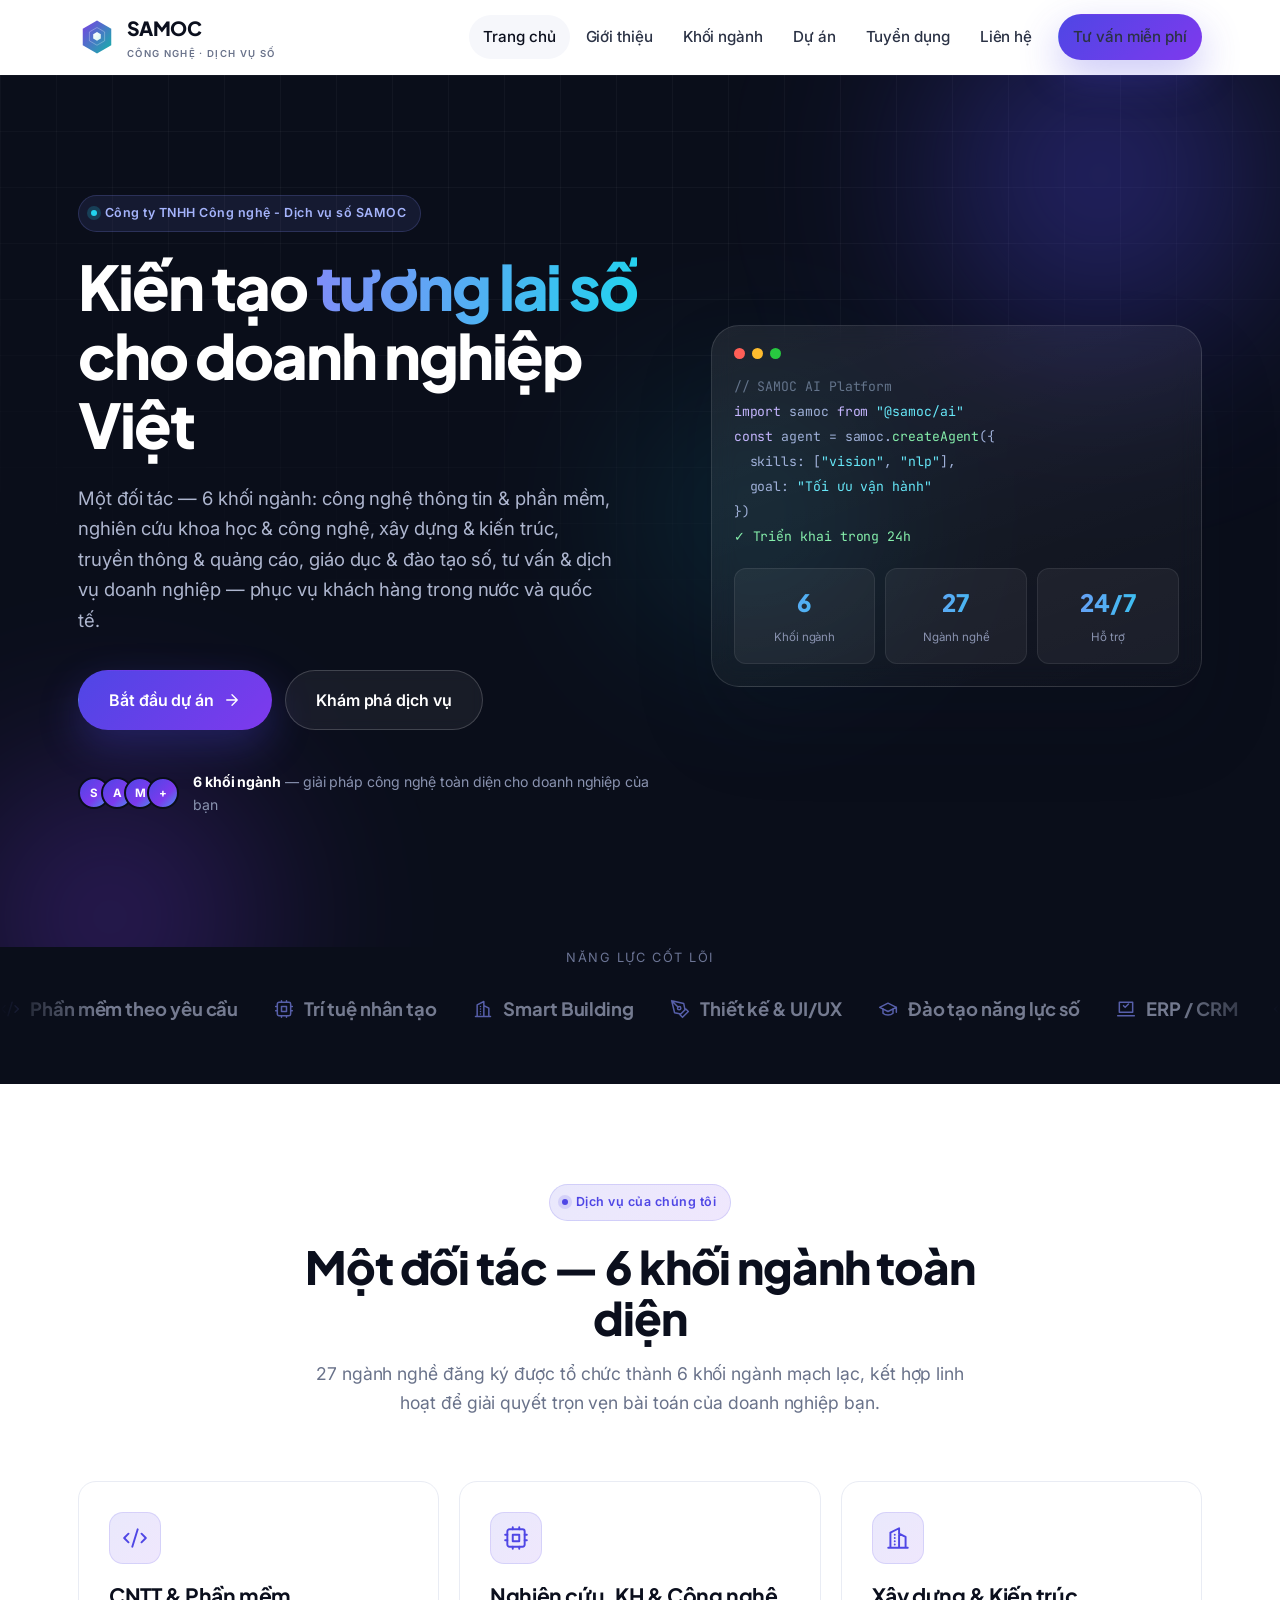
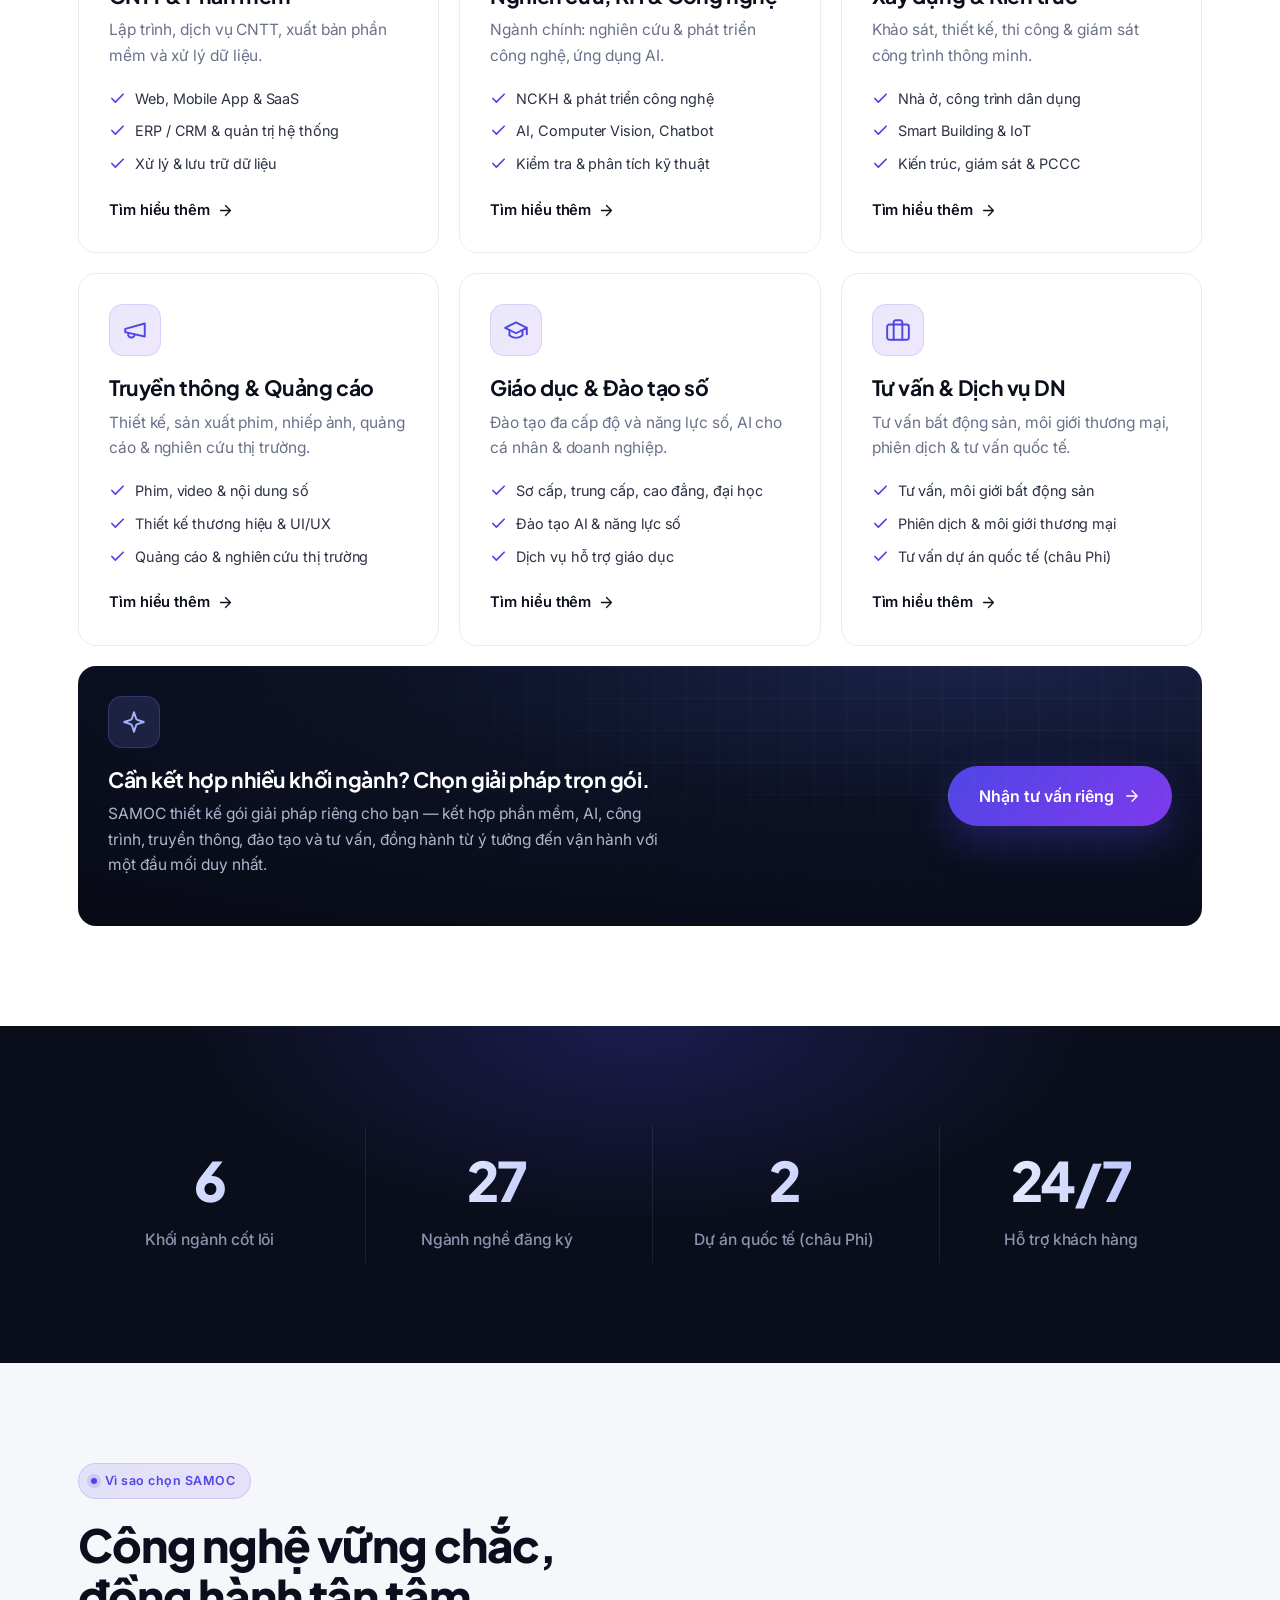
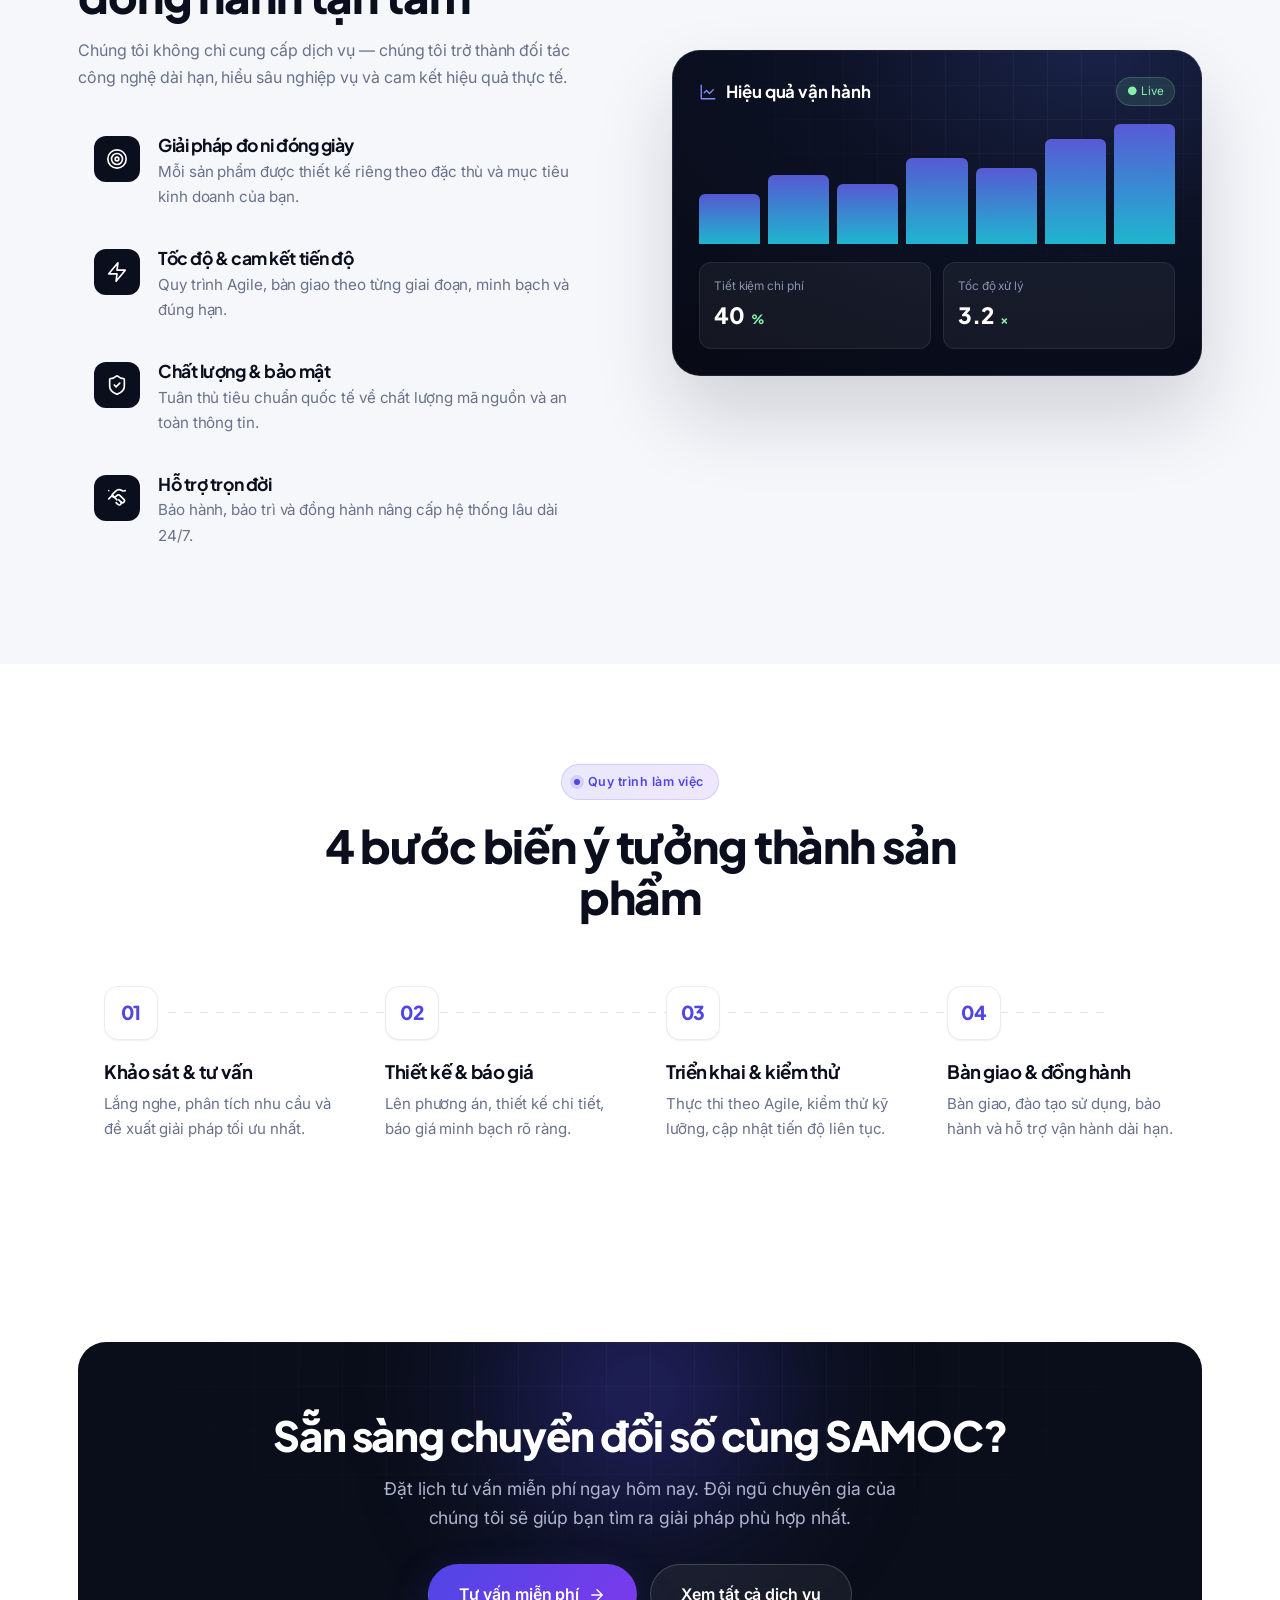
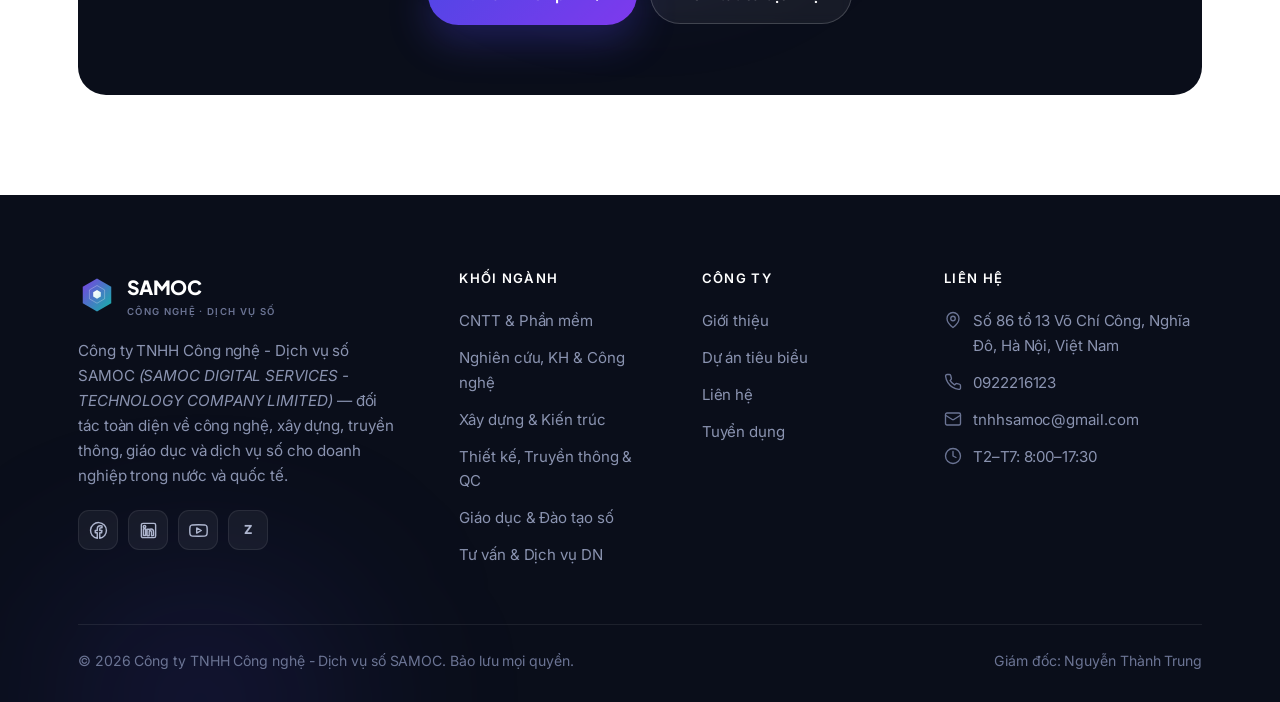
==== commit 3615ccbc: "Update index.html" ====
--- a/index.html
+++ b/index.html
@@ -30,8 +30,22 @@
   <header class="site-header">
     <div class="container nav">
       <a href="index.html" class="brand" aria-label="SAMOC trang chủ">
-        <svg class="logo" viewBox="0 0 40 40" fill="none" xmlns="http://www.w3.org/2000/svg" aria-hidden="true">
-          <rect width="40" height="40" rx="11" fill="url(#lg)"/>
+<svg class="logo" viewBox="0 0 120 120" fill="none" xmlns="http://www.w3.org/2000/svg" aria-hidden="true">
+  <defs>
+    <linearGradient id="tg" x1="0" y1="0" x2="1" y2="1">
+      <stop offset="0" stop-color="#7b3fe4"/>
+      <stop offset="1" stop-color="#12b5a6"/>
+    </linearGradient>
+    <linearGradient id="bg" x1="0" y1="0" x2="1" y2="1">
+      <stop offset="0" stop-color="#ffffff"/>
+      <stop offset="1" stop-color="#d6f5f0"/>
+    </linearGradient>
+  </defs>
+  <polygon points="60,8 105,34 105,86 60,112 15,86 15,34" fill="url(#tg)"/>
+  <polygon points="60,30 84,44 84,72 60,86 36,72 36,44" fill="none" stroke="#ffffff" stroke-opacity="0.30" stroke-width="3"/>
+  <polygon points="60,44 72,51 72,65 60,72 48,65 48,51" fill="url(#bg)"/>
+</svg>
+        <rect width="40" height="40" rx="11" fill="url(#lg)"/>
           <path d="M26 14c-1.3-1.5-3.2-2.4-5.6-2.4-3.4 0-5.8 1.8-5.8 4.5 0 5.7 11.9 3 11.9 8.9 0 2.8-2.6 4.9-6.3 4.9-2.7 0-4.9-1-6.2-2.8" stroke="#fff" stroke-width="2.6" stroke-linecap="round"/>
           <defs><linearGradient id="lg" x1="0" y1="0" x2="40" y2="40" gradientUnits="userSpaceOnUse"><stop stop-color="#6366f1"/><stop offset=".55" stop-color="#7c3aed"/><stop offset="1" stop-color="#22d3ee"/></linearGradient></defs>
         </svg>
@@ -315,7 +329,7 @@
       <div class="footer-grid">
         <div class="footer-about">
           <a href="index.html" class="brand">
-            <svg class="logo" viewBox="0 0 40 40" fill="none" aria-hidden="true"><rect width="40" height="40" rx="11" fill="url(#lgf)"/><path d="M26 14c-1.3-1.5-3.2-2.4-5.6-2.4-3.4 0-5.8 1.8-5.8 4.5 0 5.7 11.9 3 11.9 8.9 0 2.8-2.6 4.9-6.3 4.9-2.7 0-4.9-1-6.2-2.8" stroke="#fff" stroke-width="2.6" stroke-linecap="round"/><defs><linearGradient id="lgf" x1="0" y1="0" x2="40" y2="40" gradientUnits="userSpaceOnUse"><stop stop-color="#6366f1"/><stop offset=".55" stop-color="#7c3aed"/><stop offset="1" stop-color="#22d3ee"/></linearGradient></defs></svg>
+<svg class="logo" viewBox="0 0 120 120" fill="none" aria-hidden="true"><defs><linearGradient id="tgf" x1="0" y1="0" x2="1" y2="1"><stop offset="0" stop-color="#7b3fe4"/><stop offset="1" stop-color="#12b5a6"/></linearGradient><linearGradient id="bgf" x1="0" y1="0" x2="1" y2="1"><stop offset="0" stop-color="#ffffff"/><stop offset="1" stop-color="#d6f5f0"/></linearGradient></defs><polygon points="60,8 105,34 105,86 60,112 15,86 15,34" fill="url(#tgf)"/><polygon points="60,30 84,44 84,72 60,86 36,72 36,44" fill="none" stroke="#ffffff" stroke-opacity="0.30" stroke-width="3"/><polygon points="60,44 72,51 72,65 60,72 48,65 48,51" fill="url(#bgf)"/></svg>
             <span>SAMOC<small>Công nghệ · Dịch vụ số</small></span>
           </a>
           <p>Công ty TNHH Công nghệ - Dịch vụ số SAMOC <em>(SAMOC DIGITAL SERVICES - TECHNOLOGY COMPANY LIMITED)</em> — đối tác toàn diện về công nghệ, xây dựng, truyền thông, giáo dục và dịch vụ số cho doanh nghiệp trong nước và quốc tế.</p>
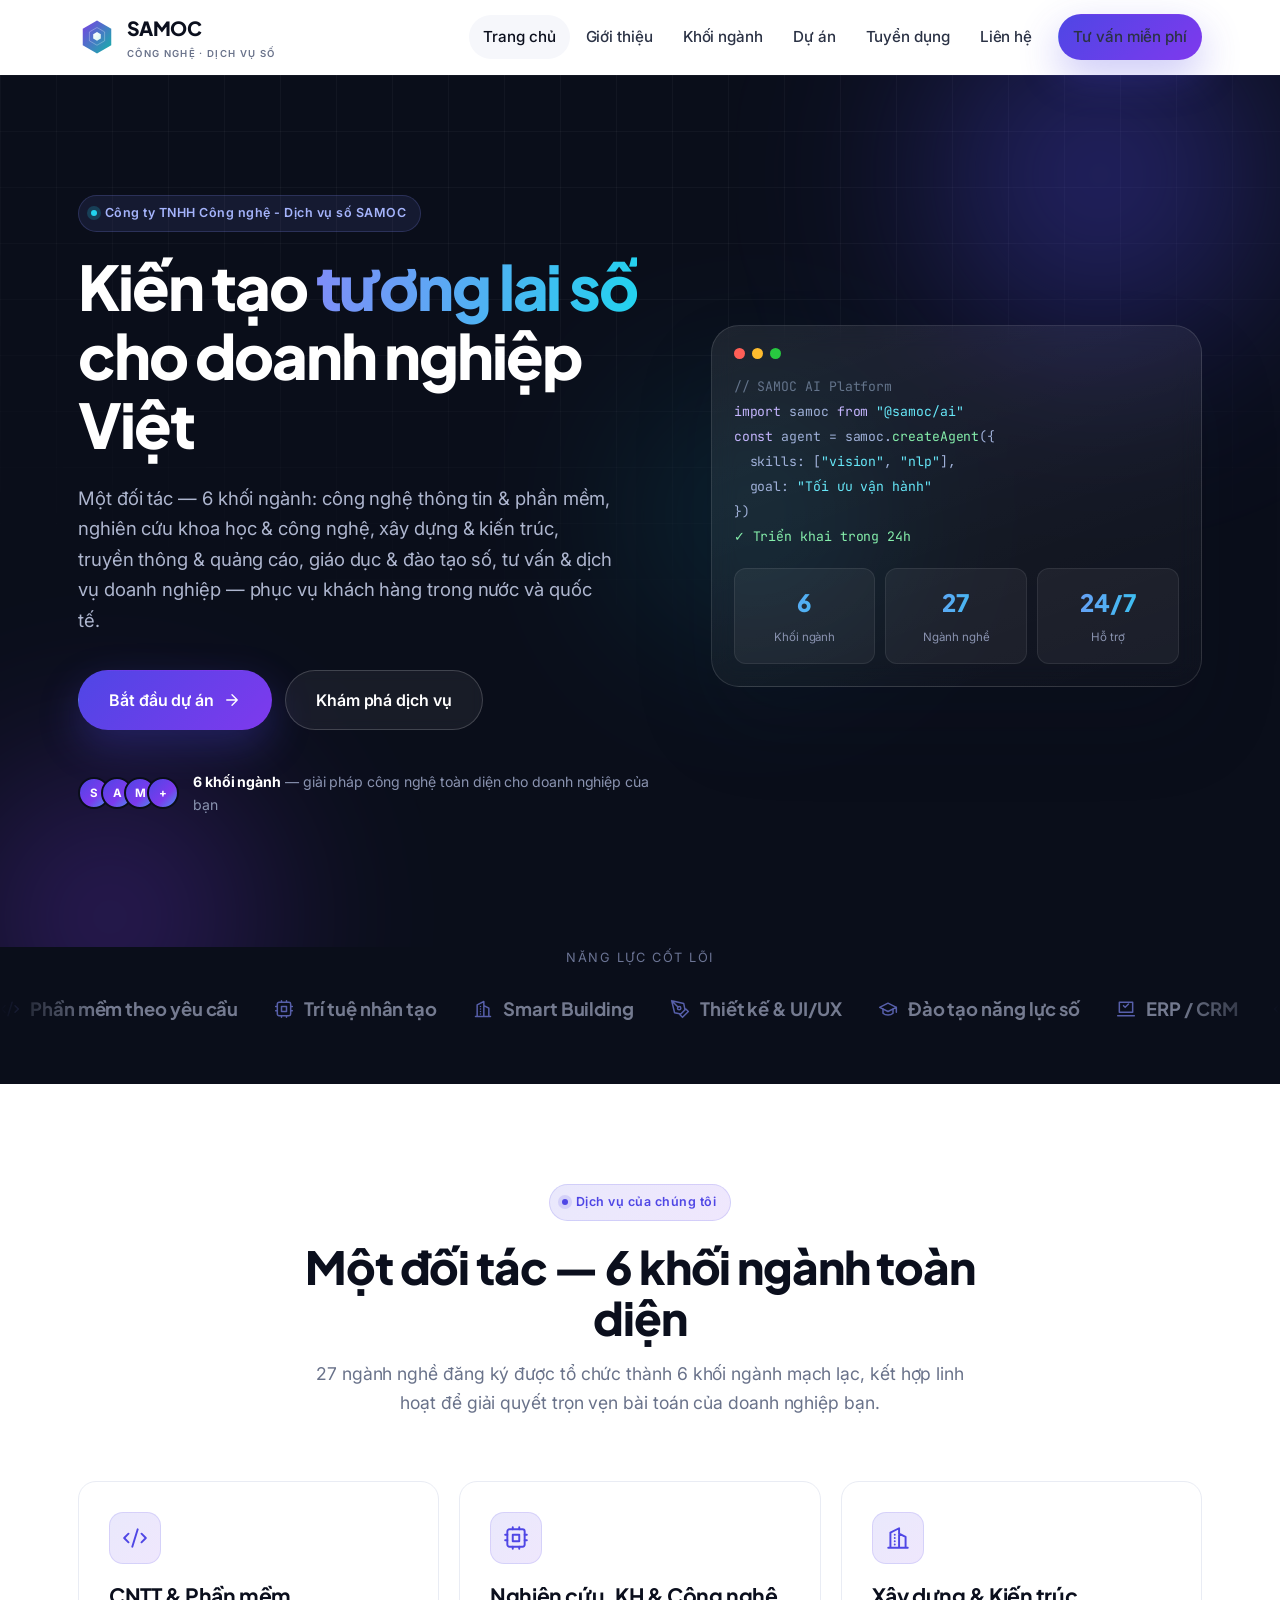
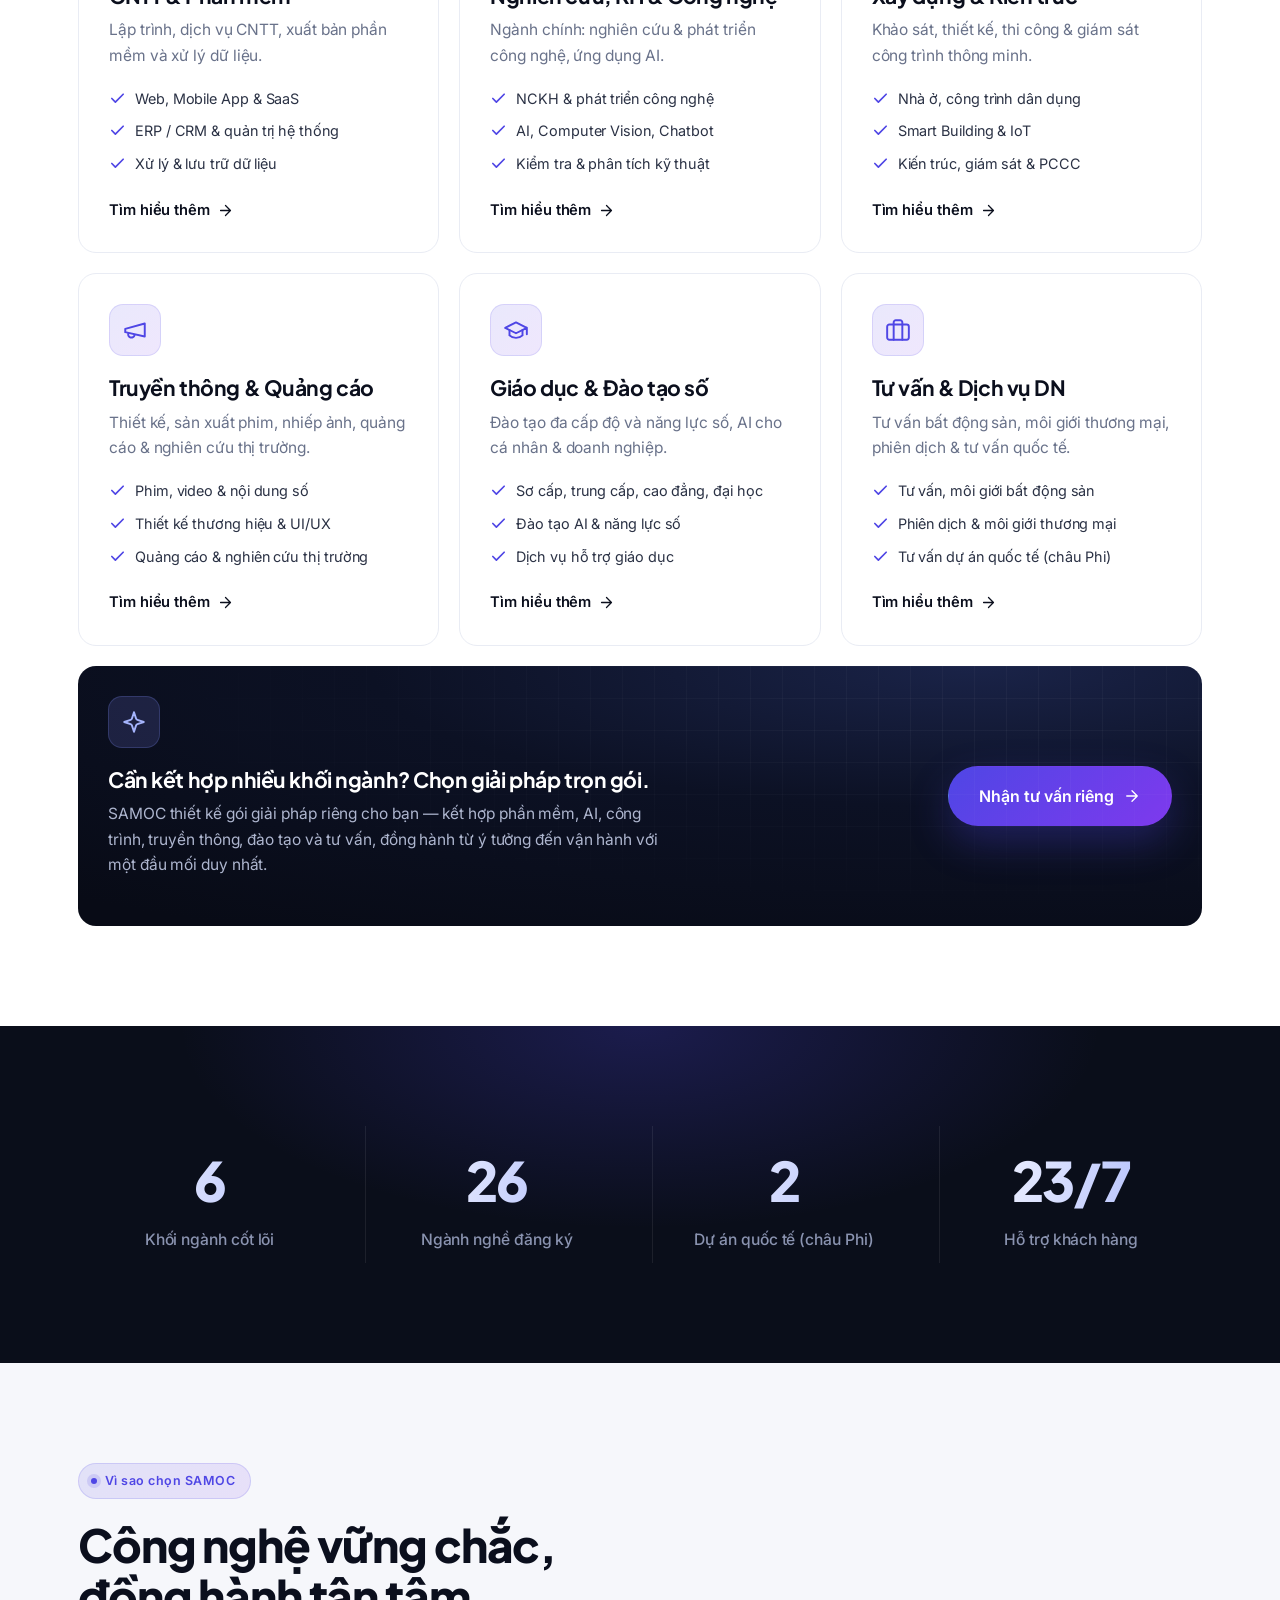
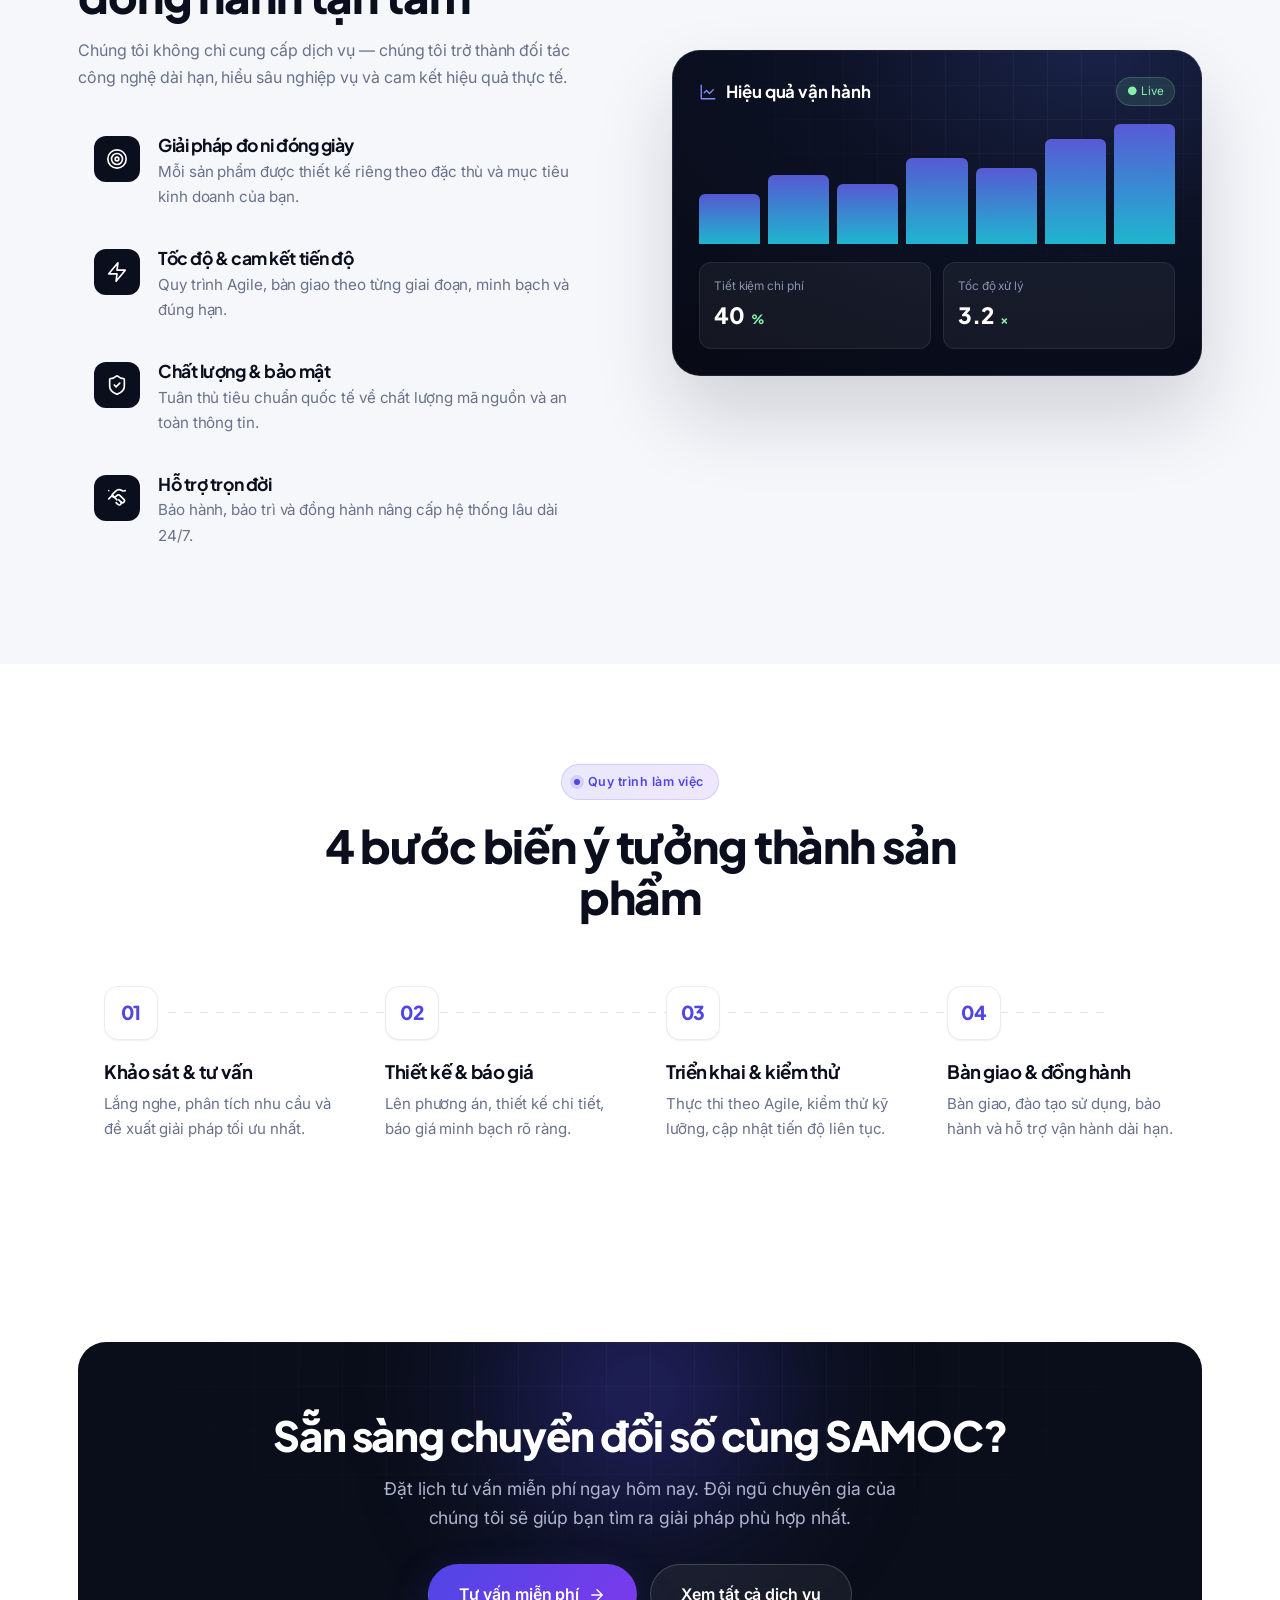
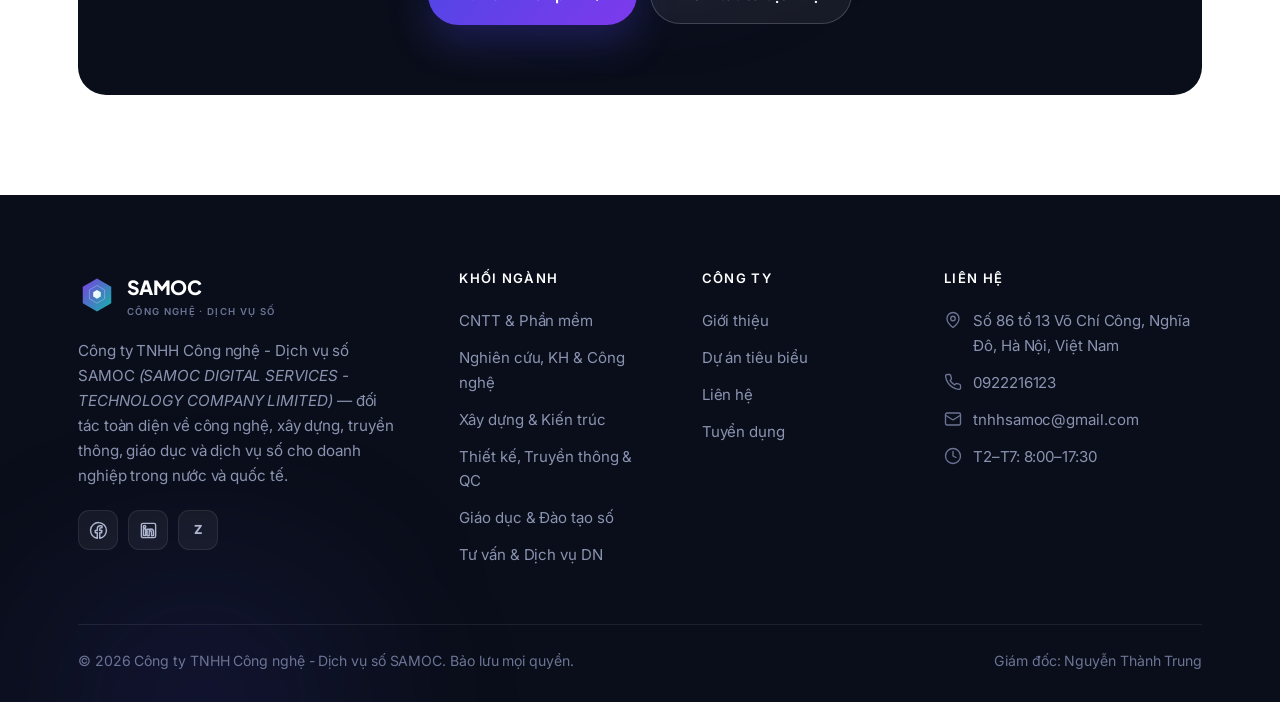
==== commit 184e5062: "xoá youtube" ====
--- a/index.html
+++ b/index.html
@@ -334,9 +334,8 @@
           </a>
           <p>Công ty TNHH Công nghệ - Dịch vụ số SAMOC <em>(SAMOC DIGITAL SERVICES - TECHNOLOGY COMPANY LIMITED)</em> — đối tác toàn diện về công nghệ, xây dựng, truyền thông, giáo dục và dịch vụ số cho doanh nghiệp trong nước và quốc tế.</p>
           <div class="socials">
-            <a href="#" aria-label="Facebook"><svg class="icon" viewBox="0 0 24 24" fill="currentColor" stroke="none"><path d="M22 12a10 10 0 1 0-11.56 9.88v-6.99H7.9V12h2.54V9.8c0-2.5 1.49-3.89 3.78-3.89 1.09 0 2.24.2 2.24.2v2.46h-1.26c-1.24 0-1.63.77-1.63 1.56V12h2.78l-.44 2.89h-2.34v6.99A10 10 0 0 0 22 12z"/></svg></a>
+            <a href="https://www.facebook.com/samocdigital/" target="_blank" rel="noopener noreferrer" aria-label="Facebook SAMOC"><svg class="icon" viewBox="0 0 24 24" fill="currentColor" stroke="none"><path d="M22 12a10 10 0 1 0-11.56 9.88v-6.99H7.9V12h2.54V9.8c0-2.5 1.49-3.89 3.78-3.89 1.09 0 2.24.2 2.24.2v2.46h-1.26c-1.24 0-1.63.77-1.63 1.56V12h2.78l-.44 2.89h-2.34v6.99A10 10 0 0 0 22 12z"/></svg></a>
             <a href="#" aria-label="LinkedIn"><svg class="icon" viewBox="0 0 24 24" fill="currentColor" stroke="none"><path d="M19 3a2 2 0 0 1 2 2v14a2 2 0 0 1-2 2H5a2 2 0 0 1-2-2V5a2 2 0 0 1 2-2zM8.34 18.34V9.99H5.67v8.35zM7 8.84a1.55 1.55 0 1 0 0-3.1 1.55 1.55 0 0 0 0 3.1zm11.34 9.5v-4.58c0-2.45-1.31-3.59-3.06-3.59-1.41 0-2.04.78-2.39 1.32v-1.13h-2.67v8.35h2.67v-4.66c0-.25.02-.5.09-.67.2-.5.65-1.01 1.41-1.01.99 0 1.39.76 1.39 1.86v4.48z"/></svg></a>
-            <a href="#" aria-label="YouTube"><svg class="icon" viewBox="0 0 24 24" fill="currentColor" stroke="none"><path d="M23 12s0-3.4-.42-5.02a2.6 2.6 0 0 0-1.83-1.84C19.13 4.7 12 4.7 12 4.7s-7.13 0-8.75.44a2.6 2.6 0 0 0-1.83 1.84C1 8.6 1 12 1 12s0 3.4.42 5.02c.23.87.91 1.56 1.83 1.84 1.62.44 8.75.44 8.75.44s7.13 0 8.75-.44a2.6 2.6 0 0 0 1.83-1.84C23 15.4 23 12 23 12zM9.75 15.27V8.73L15.5 12z"/></svg></a>
             <a href="#" aria-label="Zalo"><strong style="font-size:.78rem;font-weight:800">Z</strong></a>
           </div>
         </div>
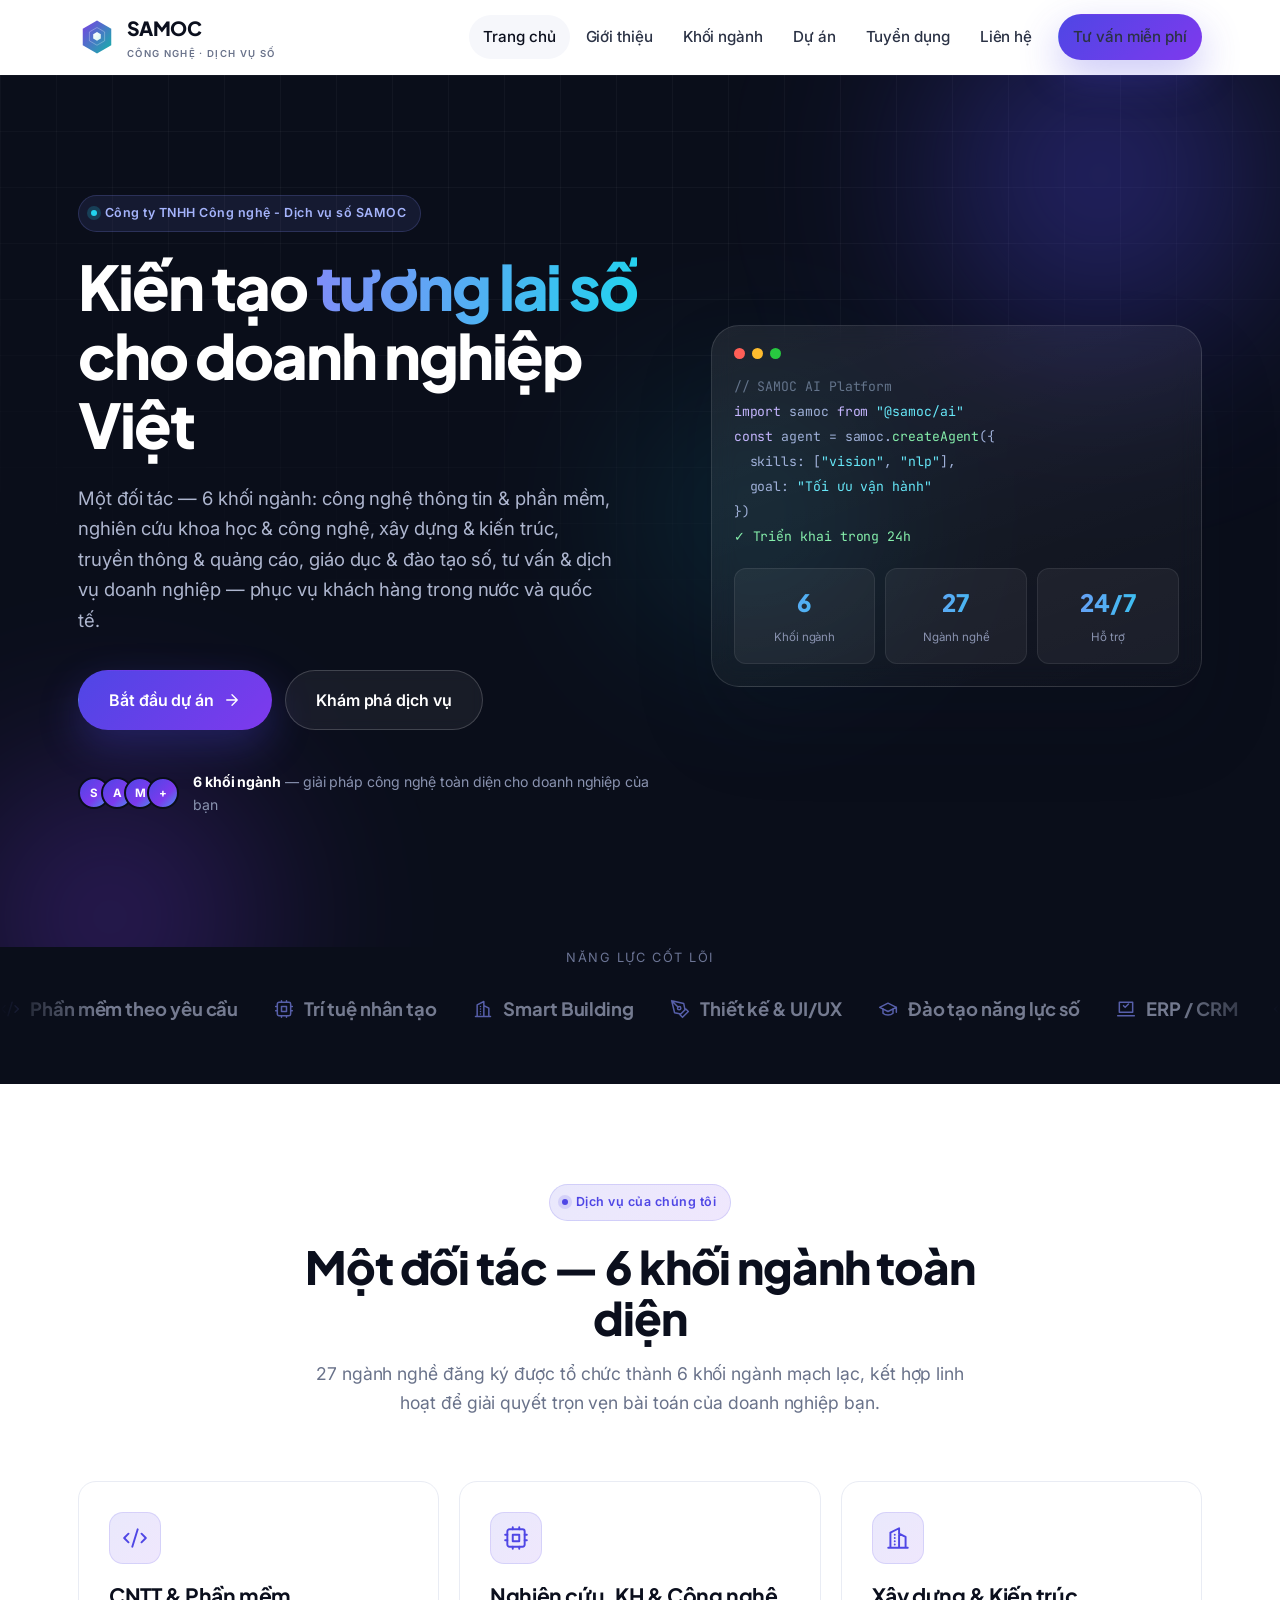
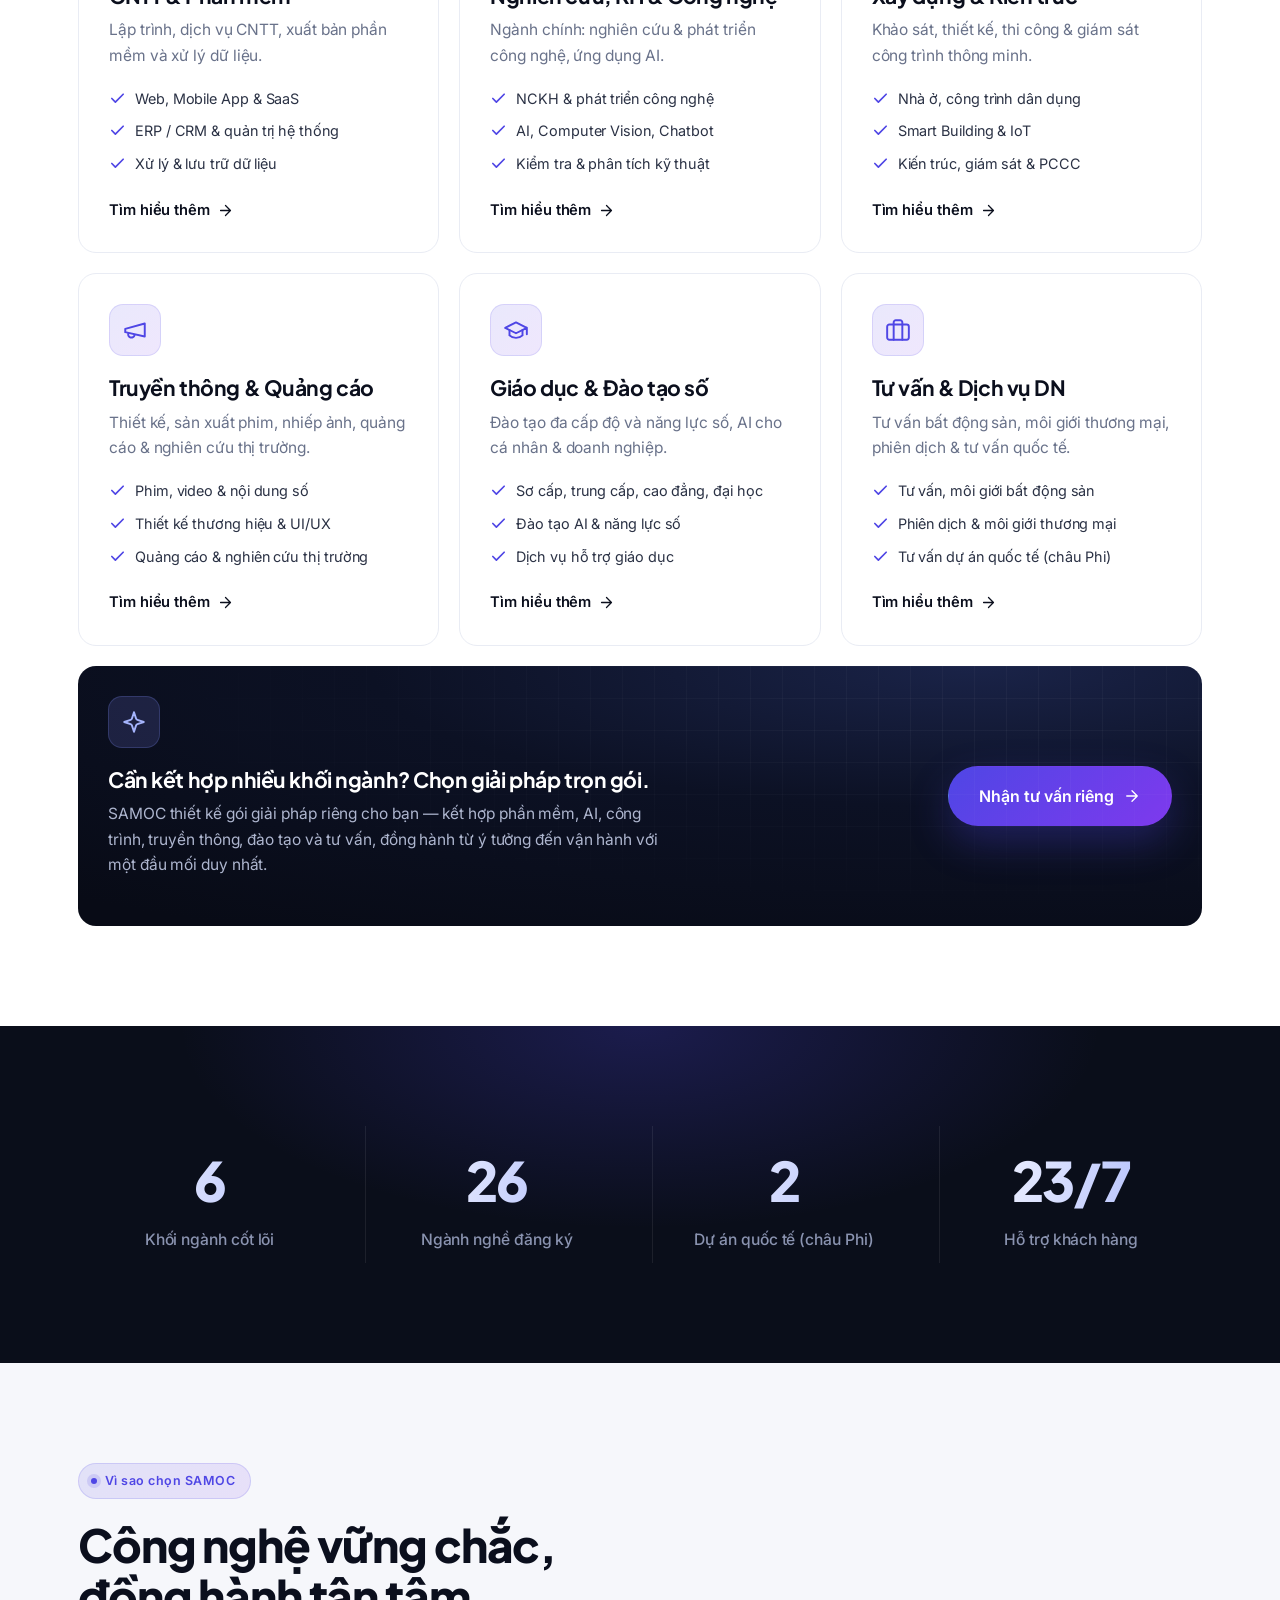
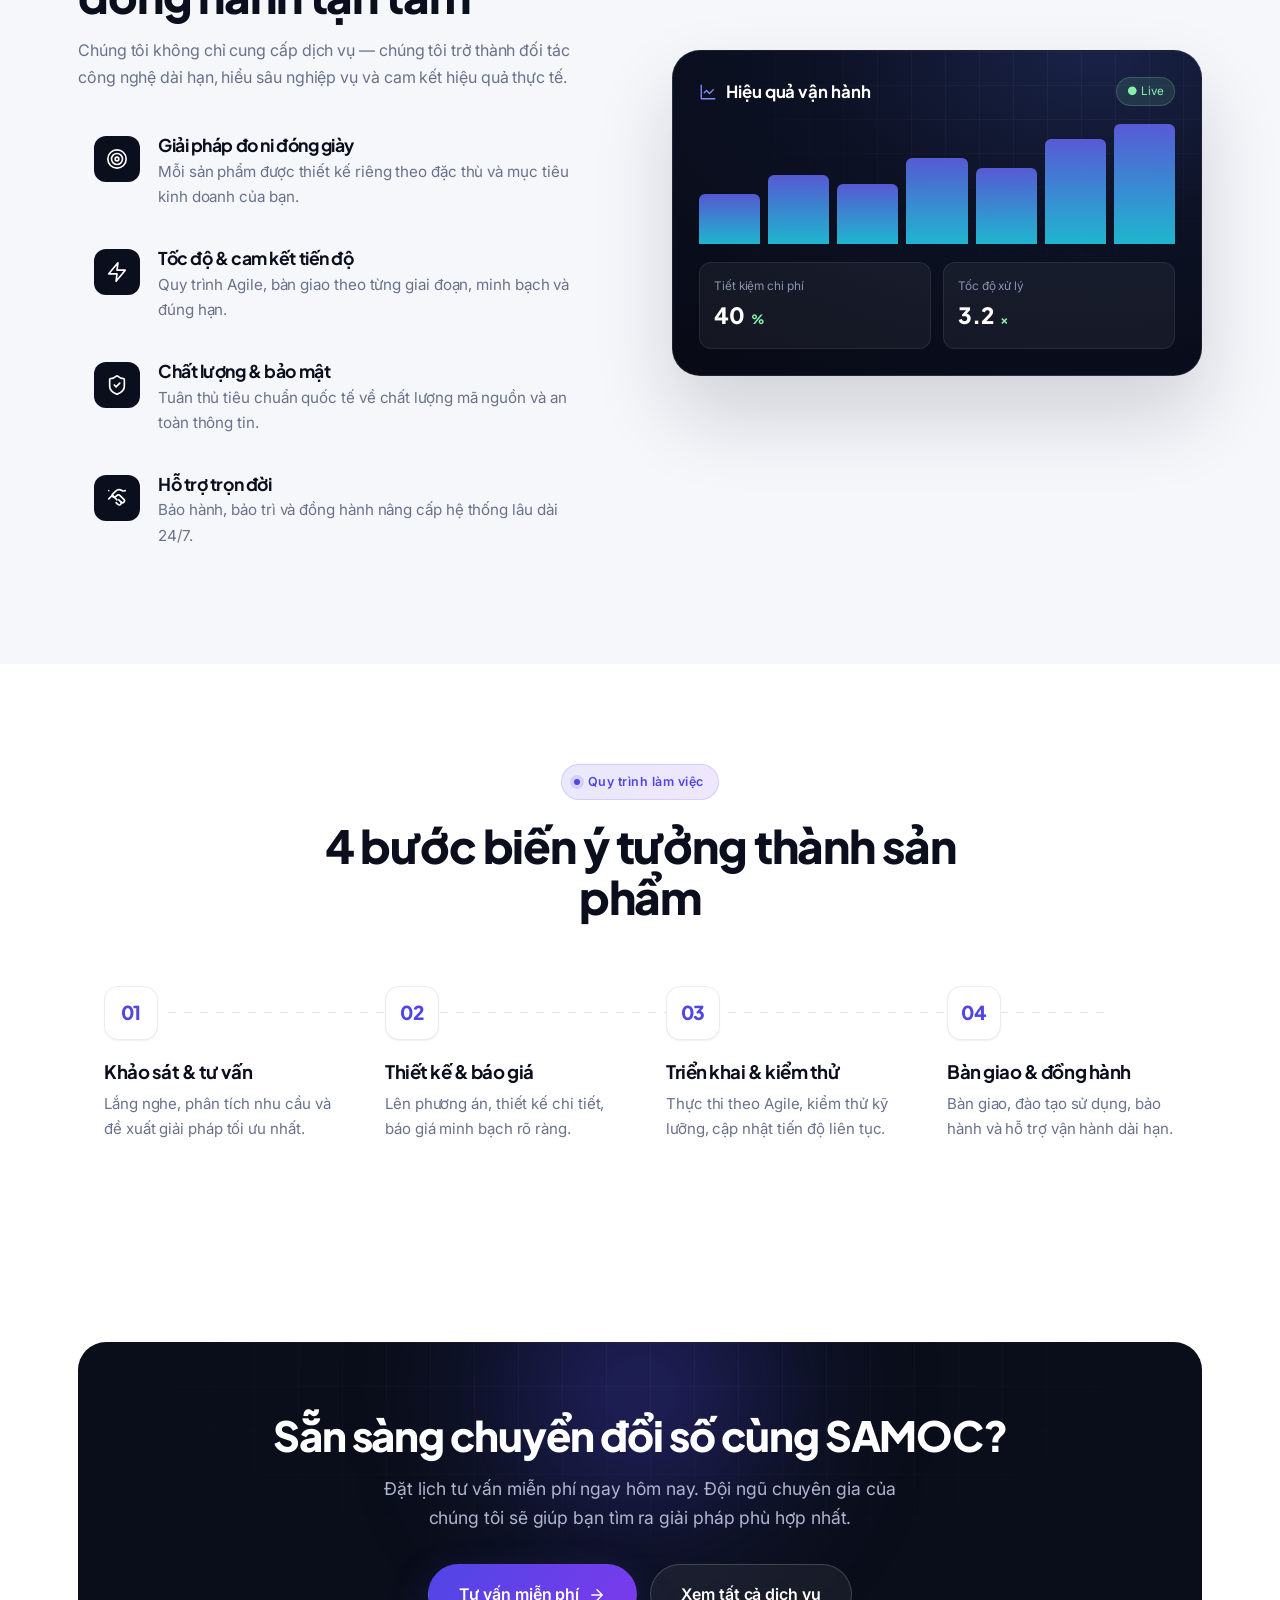
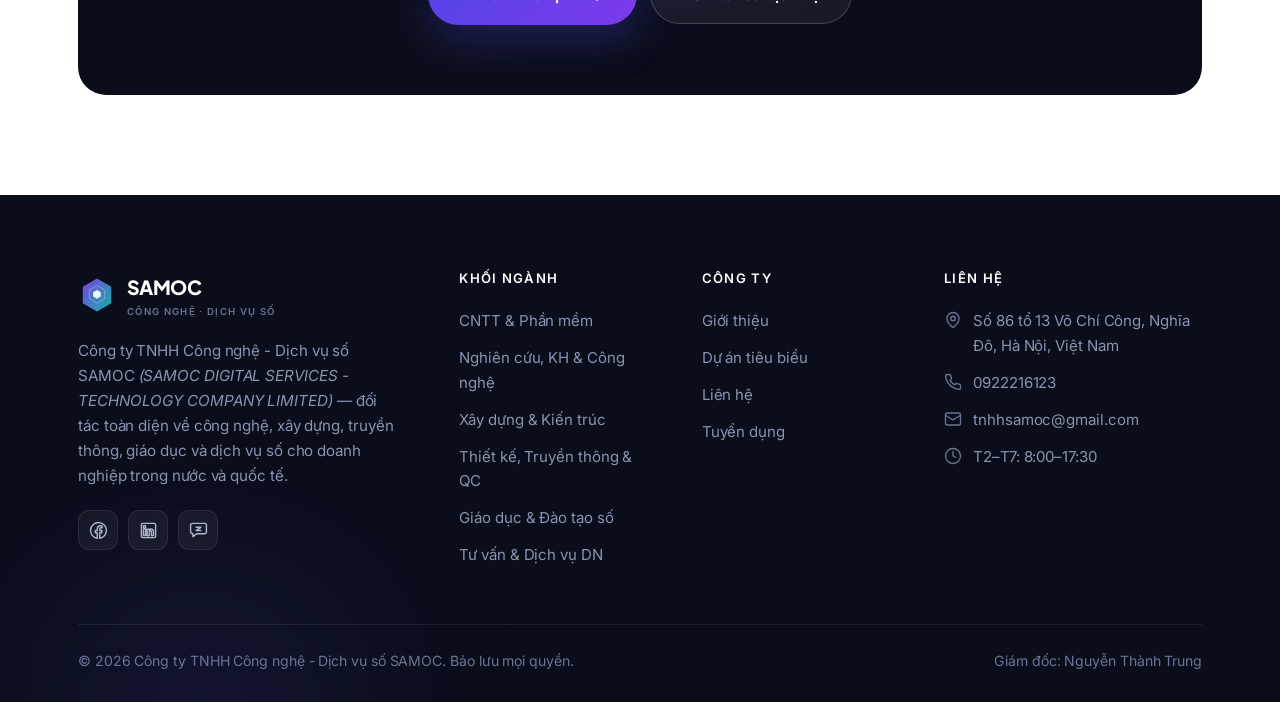
==== commit c6de0579: "thay logo zalo" ====
--- a/index.html
+++ b/index.html
@@ -336,8 +336,7 @@
           <div class="socials">
             <a href="https://www.facebook.com/samocdigital/" target="_blank" rel="noopener noreferrer" aria-label="Facebook SAMOC"><svg class="icon" viewBox="0 0 24 24" fill="currentColor" stroke="none"><path d="M22 12a10 10 0 1 0-11.56 9.88v-6.99H7.9V12h2.54V9.8c0-2.5 1.49-3.89 3.78-3.89 1.09 0 2.24.2 2.24.2v2.46h-1.26c-1.24 0-1.63.77-1.63 1.56V12h2.78l-.44 2.89h-2.34v6.99A10 10 0 0 0 22 12z"/></svg></a>
             <a href="#" aria-label="LinkedIn"><svg class="icon" viewBox="0 0 24 24" fill="currentColor" stroke="none"><path d="M19 3a2 2 0 0 1 2 2v14a2 2 0 0 1-2 2H5a2 2 0 0 1-2-2V5a2 2 0 0 1 2-2zM8.34 18.34V9.99H5.67v8.35zM7 8.84a1.55 1.55 0 1 0 0-3.1 1.55 1.55 0 0 0 0 3.1zm11.34 9.5v-4.58c0-2.45-1.31-3.59-3.06-3.59-1.41 0-2.04.78-2.39 1.32v-1.13h-2.67v8.35h2.67v-4.66c0-.25.02-.5.09-.67.2-.5.65-1.01 1.41-1.01.99 0 1.39.76 1.39 1.86v4.48z"/></svg></a>
-            <a href="#" aria-label="Zalo"><strong style="font-size:.78rem;font-weight:800">Z</strong></a>
-          </div>
+<a href="https://zalo.me/0972907288" target="_blank" rel="noopener noreferrer" aria-label="Zalo SAMOC"><svg class="icon" viewBox="0 0 24 24" fill="none" stroke="currentColor" stroke-width="1.8" stroke-linecap="round" stroke-linejoin="round"><path d="M20 3H4a2 2 0 0 0-2 2v9a2 2 0 0 0 2 2h1v4l4.5-4H20a2 2 0 0 0 2-2V5a2 2 0 0 0-2-2z"/><path d="M9 8h6l-6 4h6"/></svg></a>          </div>
         </div>
         <div class="footer-col"><h5>Khối ngành</h5>
           <a href="services.html#it">CNTT &amp; Phần mềm</a>
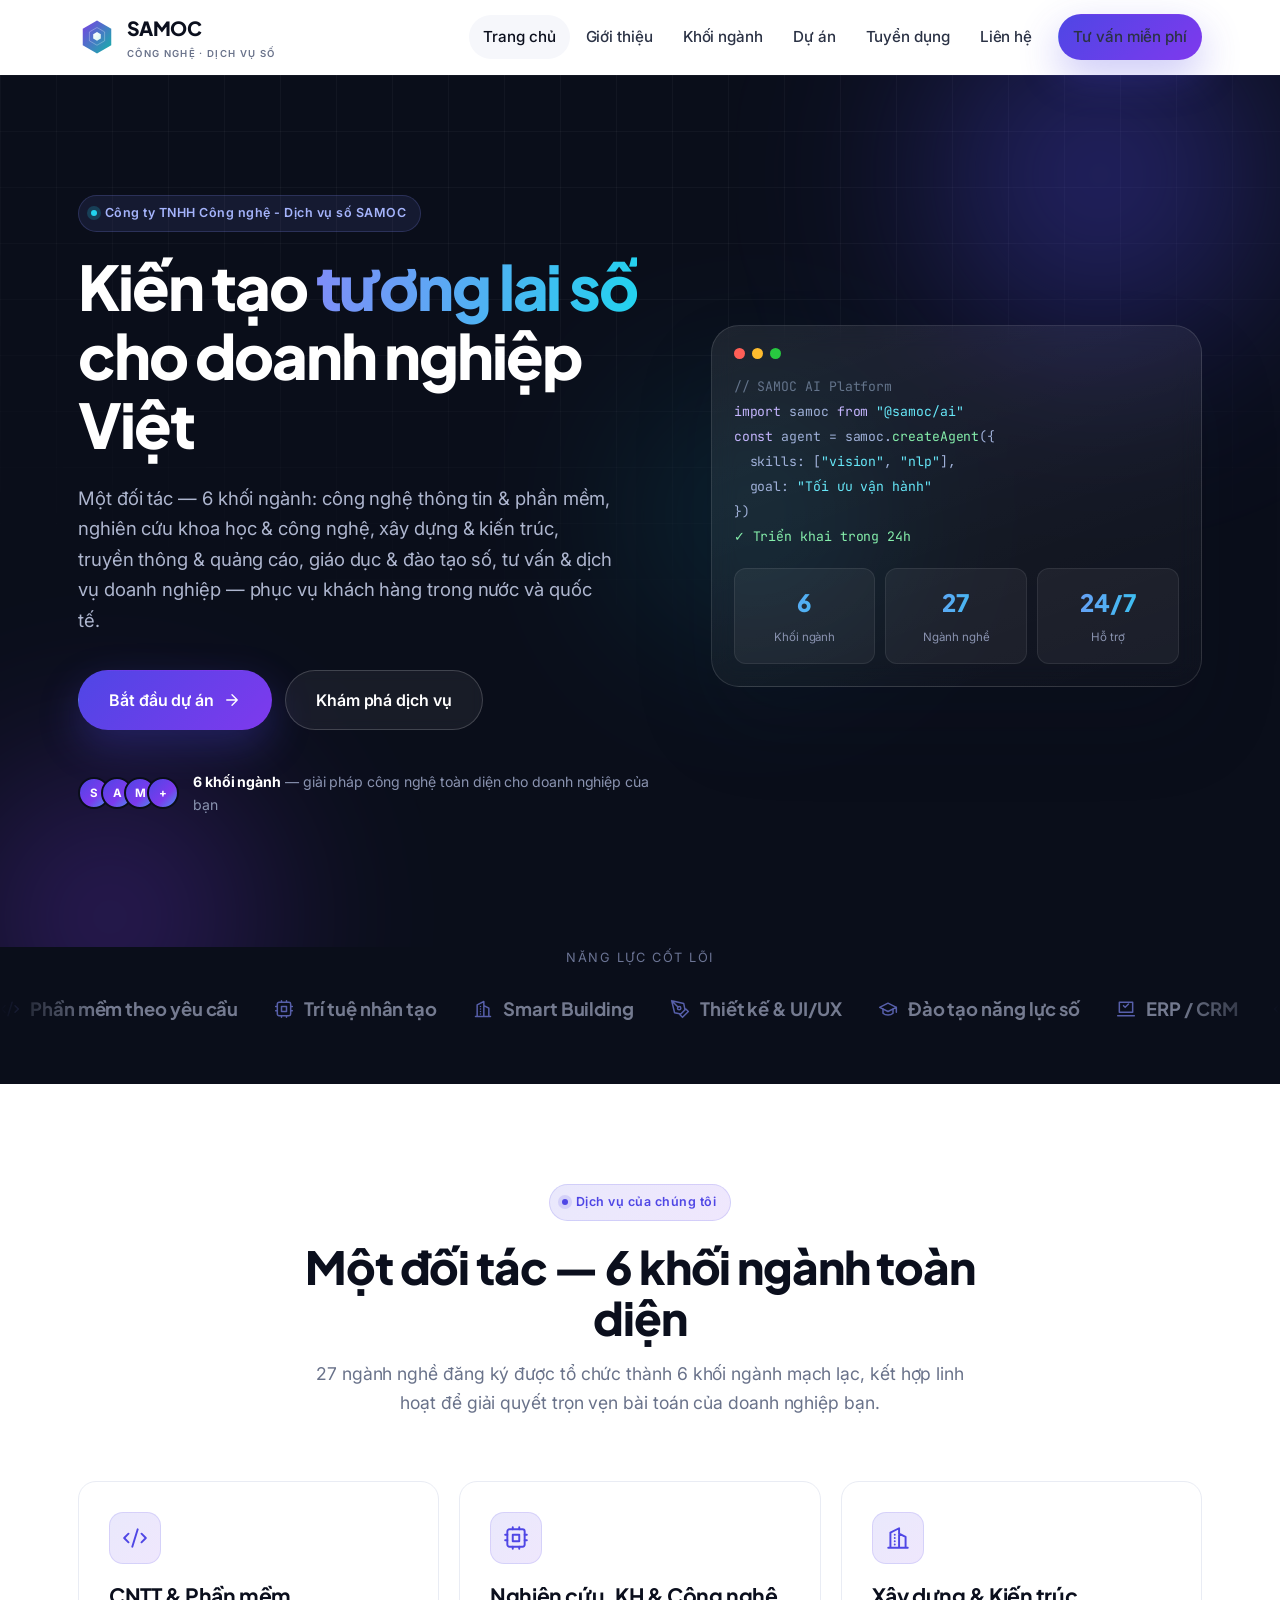
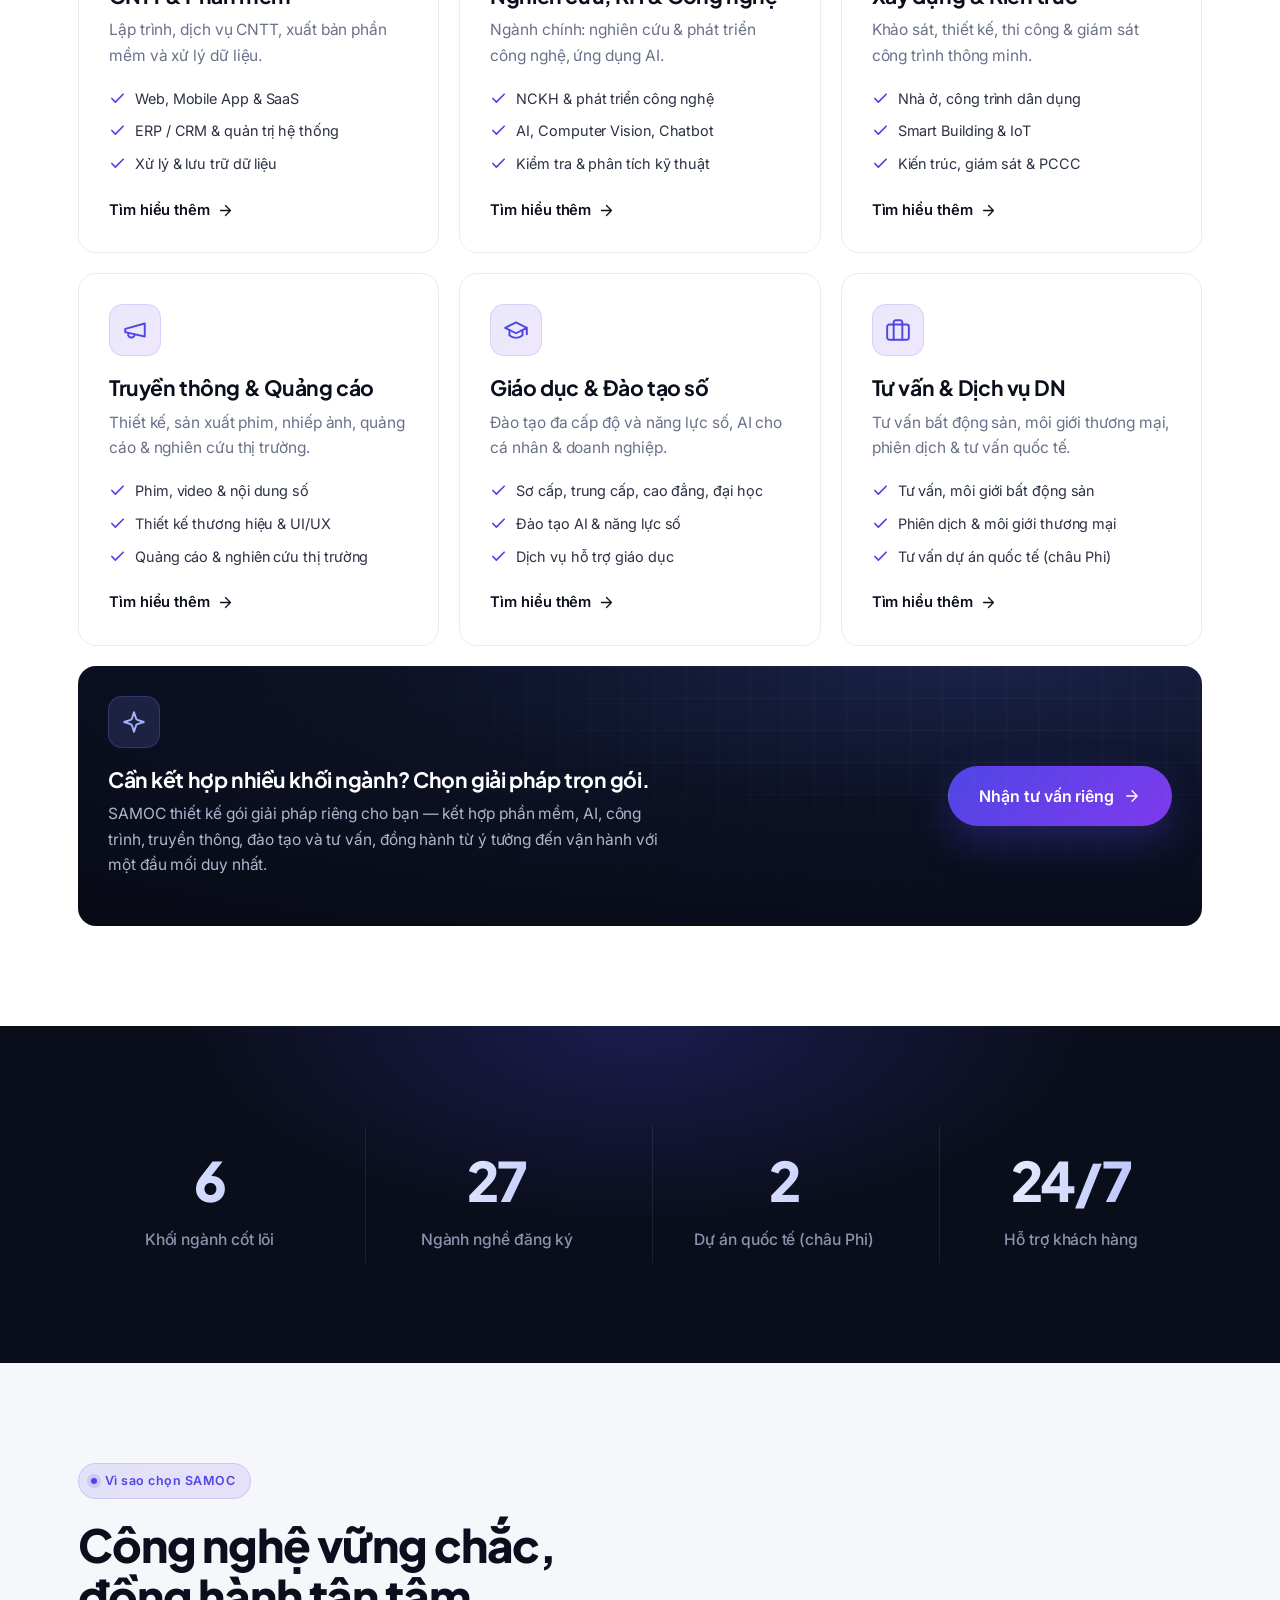
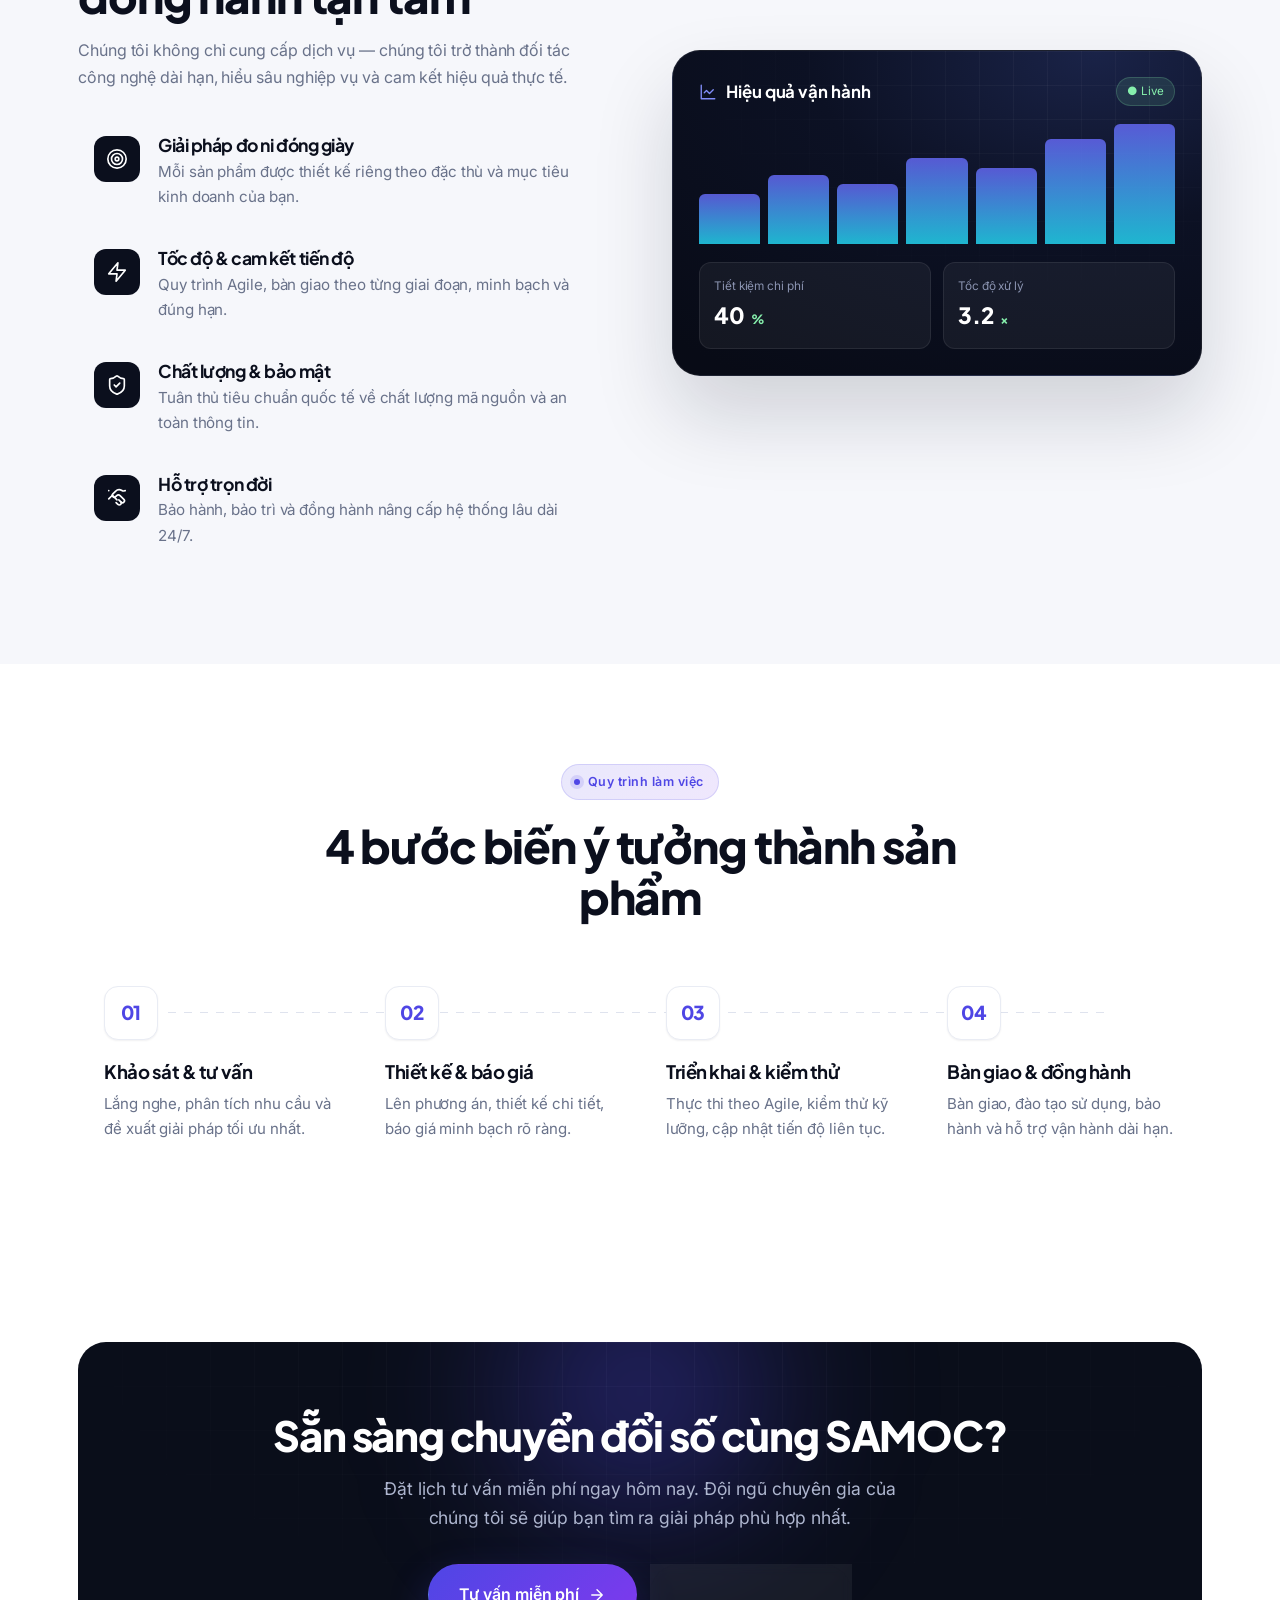
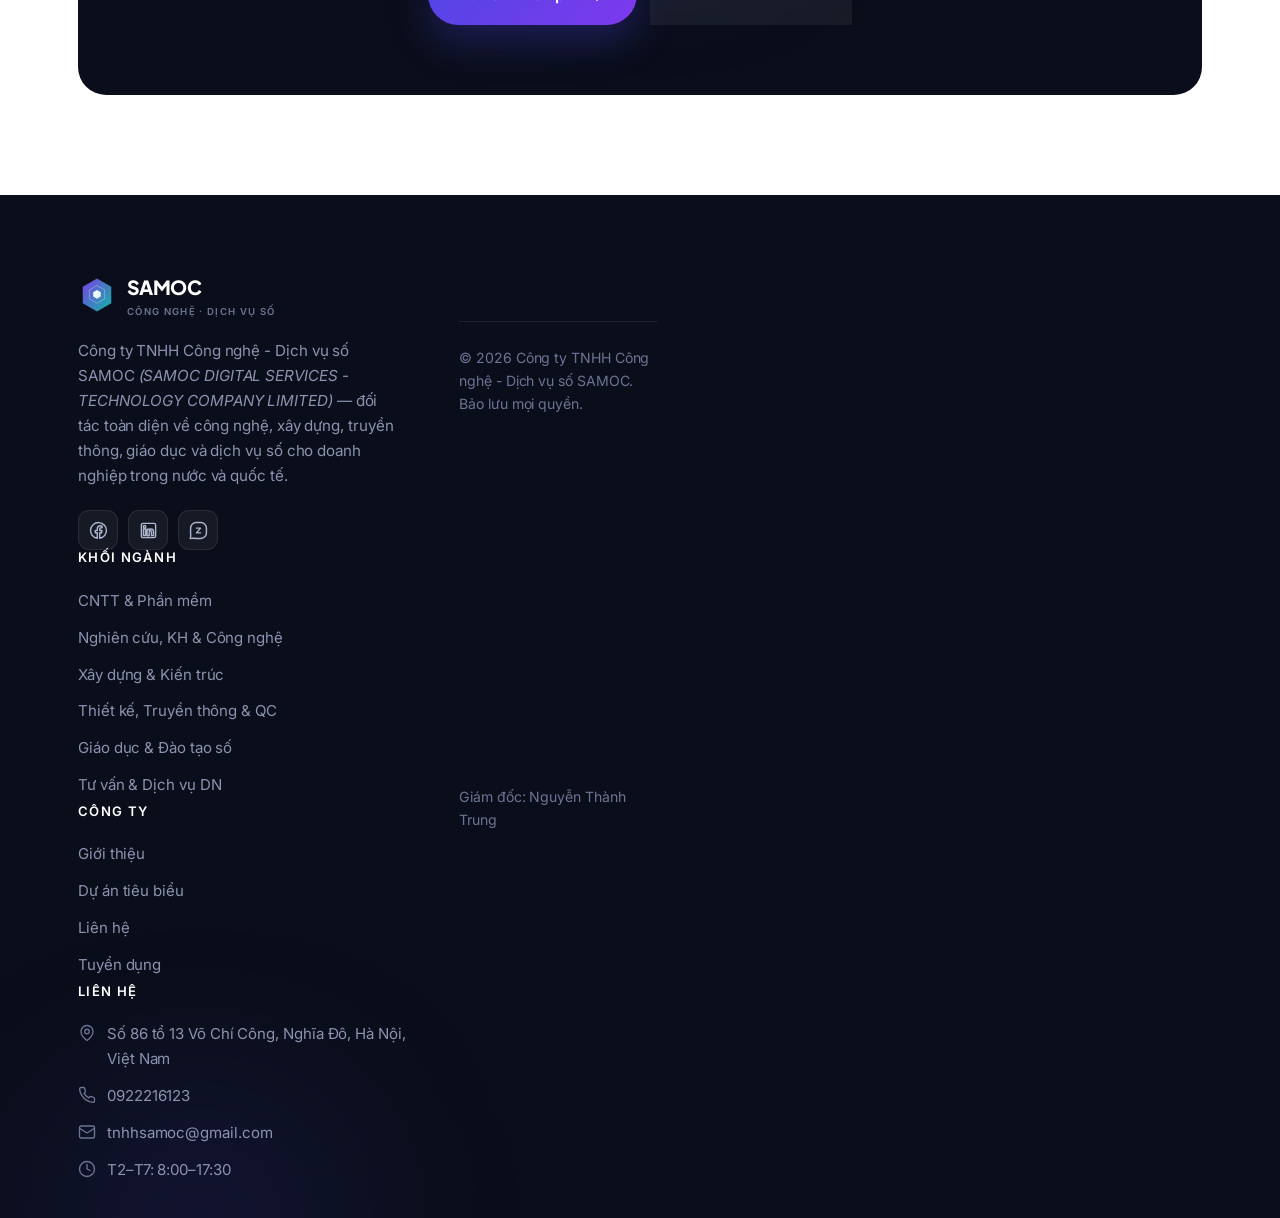
==== commit bdaab7f0: "thay logo zalo" ====
--- a/index.html
+++ b/index.html
@@ -336,8 +336,7 @@
           <div class="socials">
             <a href="https://www.facebook.com/samocdigital/" target="_blank" rel="noopener noreferrer" aria-label="Facebook SAMOC"><svg class="icon" viewBox="0 0 24 24" fill="currentColor" stroke="none"><path d="M22 12a10 10 0 1 0-11.56 9.88v-6.99H7.9V12h2.54V9.8c0-2.5 1.49-3.89 3.78-3.89 1.09 0 2.24.2 2.24.2v2.46h-1.26c-1.24 0-1.63.77-1.63 1.56V12h2.78l-.44 2.89h-2.34v6.99A10 10 0 0 0 22 12z"/></svg></a>
             <a href="#" aria-label="LinkedIn"><svg class="icon" viewBox="0 0 24 24" fill="currentColor" stroke="none"><path d="M19 3a2 2 0 0 1 2 2v14a2 2 0 0 1-2 2H5a2 2 0 0 1-2-2V5a2 2 0 0 1 2-2zM8.34 18.34V9.99H5.67v8.35zM7 8.84a1.55 1.55 0 1 0 0-3.1 1.55 1.55 0 0 0 0 3.1zm11.34 9.5v-4.58c0-2.45-1.31-3.59-3.06-3.59-1.41 0-2.04.78-2.39 1.32v-1.13h-2.67v8.35h2.67v-4.66c0-.25.02-.5.09-.67.2-.5.65-1.01 1.41-1.01.99 0 1.39.76 1.39 1.86v4.48z"/></svg></a>
-<a href="https://zalo.me/0972907288" target="_blank" rel="noopener noreferrer" aria-label="Zalo SAMOC"><svg class="icon" viewBox="0 0 24 24" fill="none" stroke="currentColor" stroke-width="1.8" stroke-linecap="round" stroke-linejoin="round"><path d="M20 3H4a2 2 0 0 0-2 2v9a2 2 0 0 0 2 2h1v4l4.5-4H20a2 2 0 0 0 2-2V5a2 2 0 0 0-2-2z"/><path d="M9 8h6l-6 4h6"/></svg></a>          </div>
-        </div>
+<a href="https://zalo.me/0972907288" target="_blank" rel="noopener noreferrer" aria-label="Zalo SAMOC"><svg class="icon" viewBox="0 0 24 24" fill="none" stroke="currentColor" stroke-width="1.8" stroke-linecap="round" stroke-linejoin="round"><path d="M9 2H15A7 7 0 0 1 22 9V15A7 7 0 0 1 15 22H9C5.6 22 3.9 21.3 2.6 22.1C1.9 22.5 1.3 21.8 1.7 21.1C2.6 19.6 2 18.2 2 15V9A7 7 0 0 1 9 2Z"/><path d="M9.5 9H14.5L9.5 15H14.5"/></svg></a>        </div>
         <div class="footer-col"><h5>Khối ngành</h5>
           <a href="services.html#it">CNTT &amp; Phần mềm</a>
           <a href="services.html#rnd">Nghiên cứu, KH &amp; Công nghệ</a>
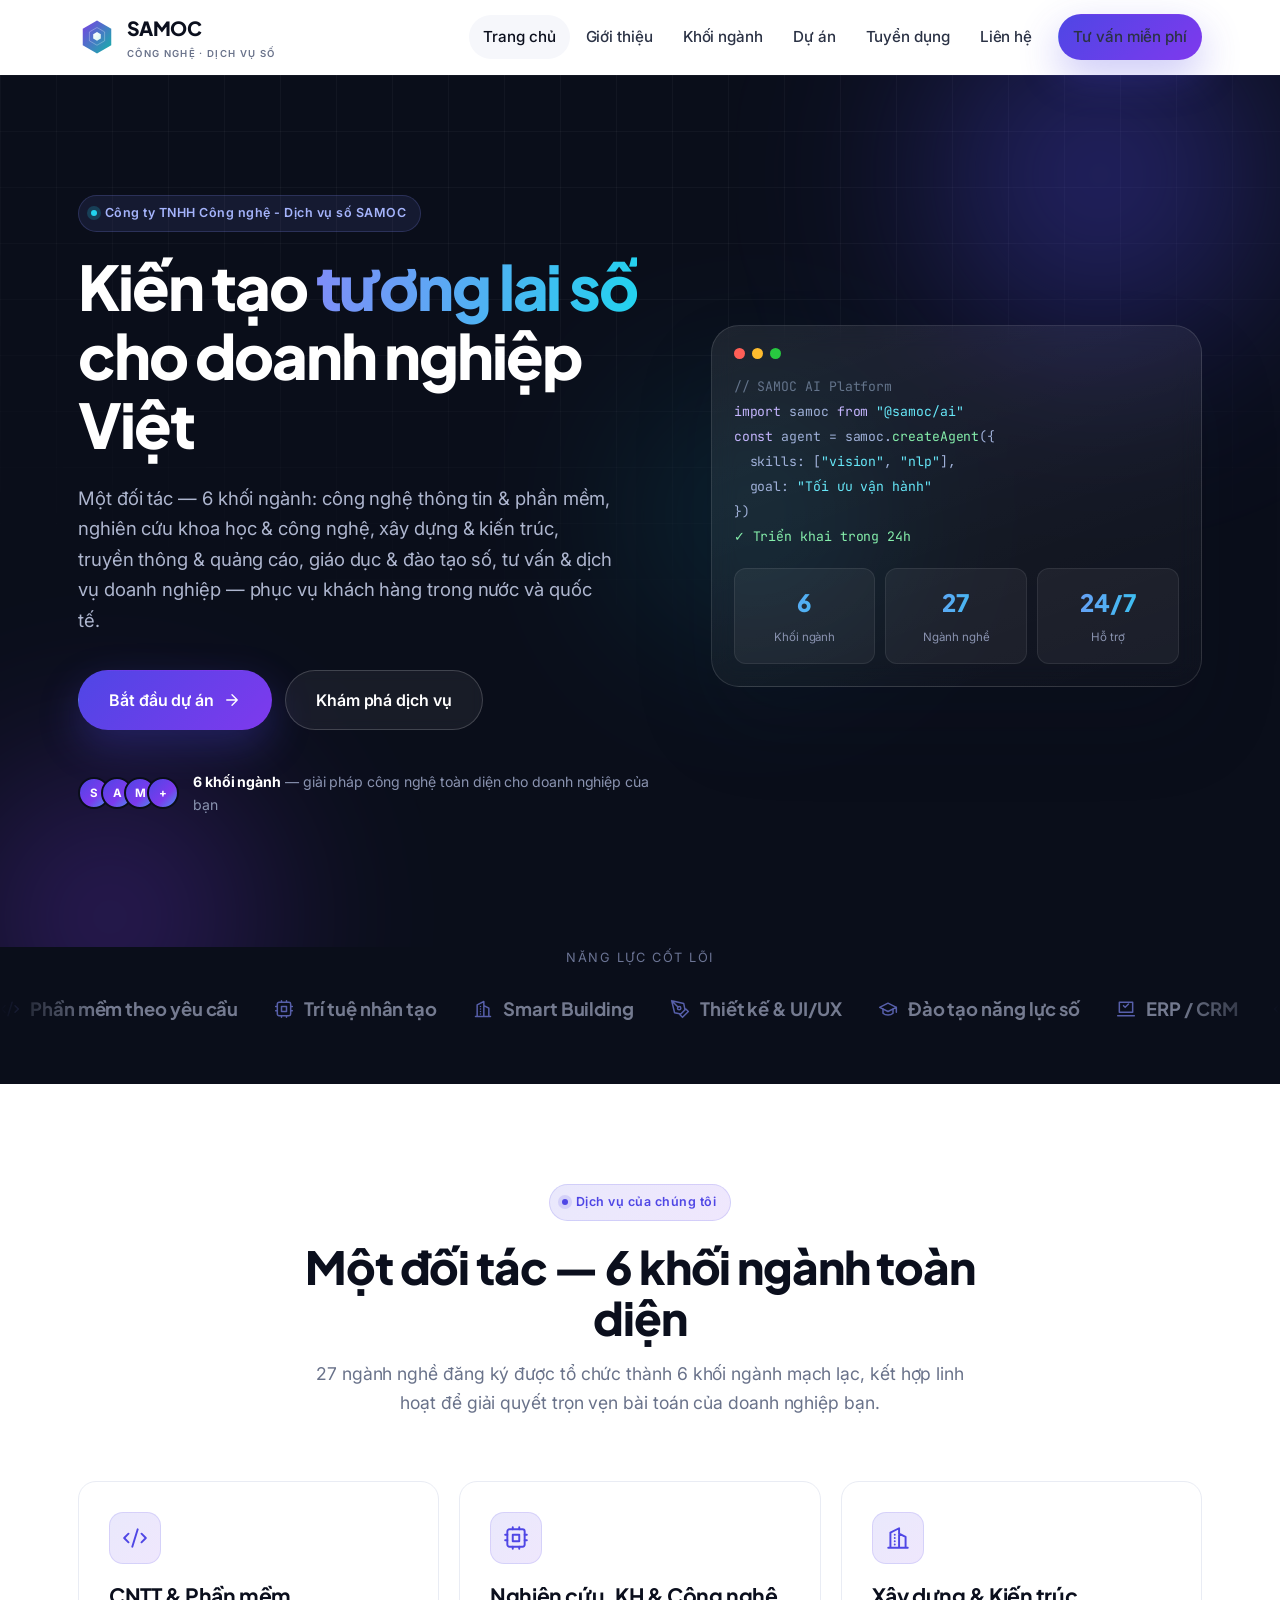
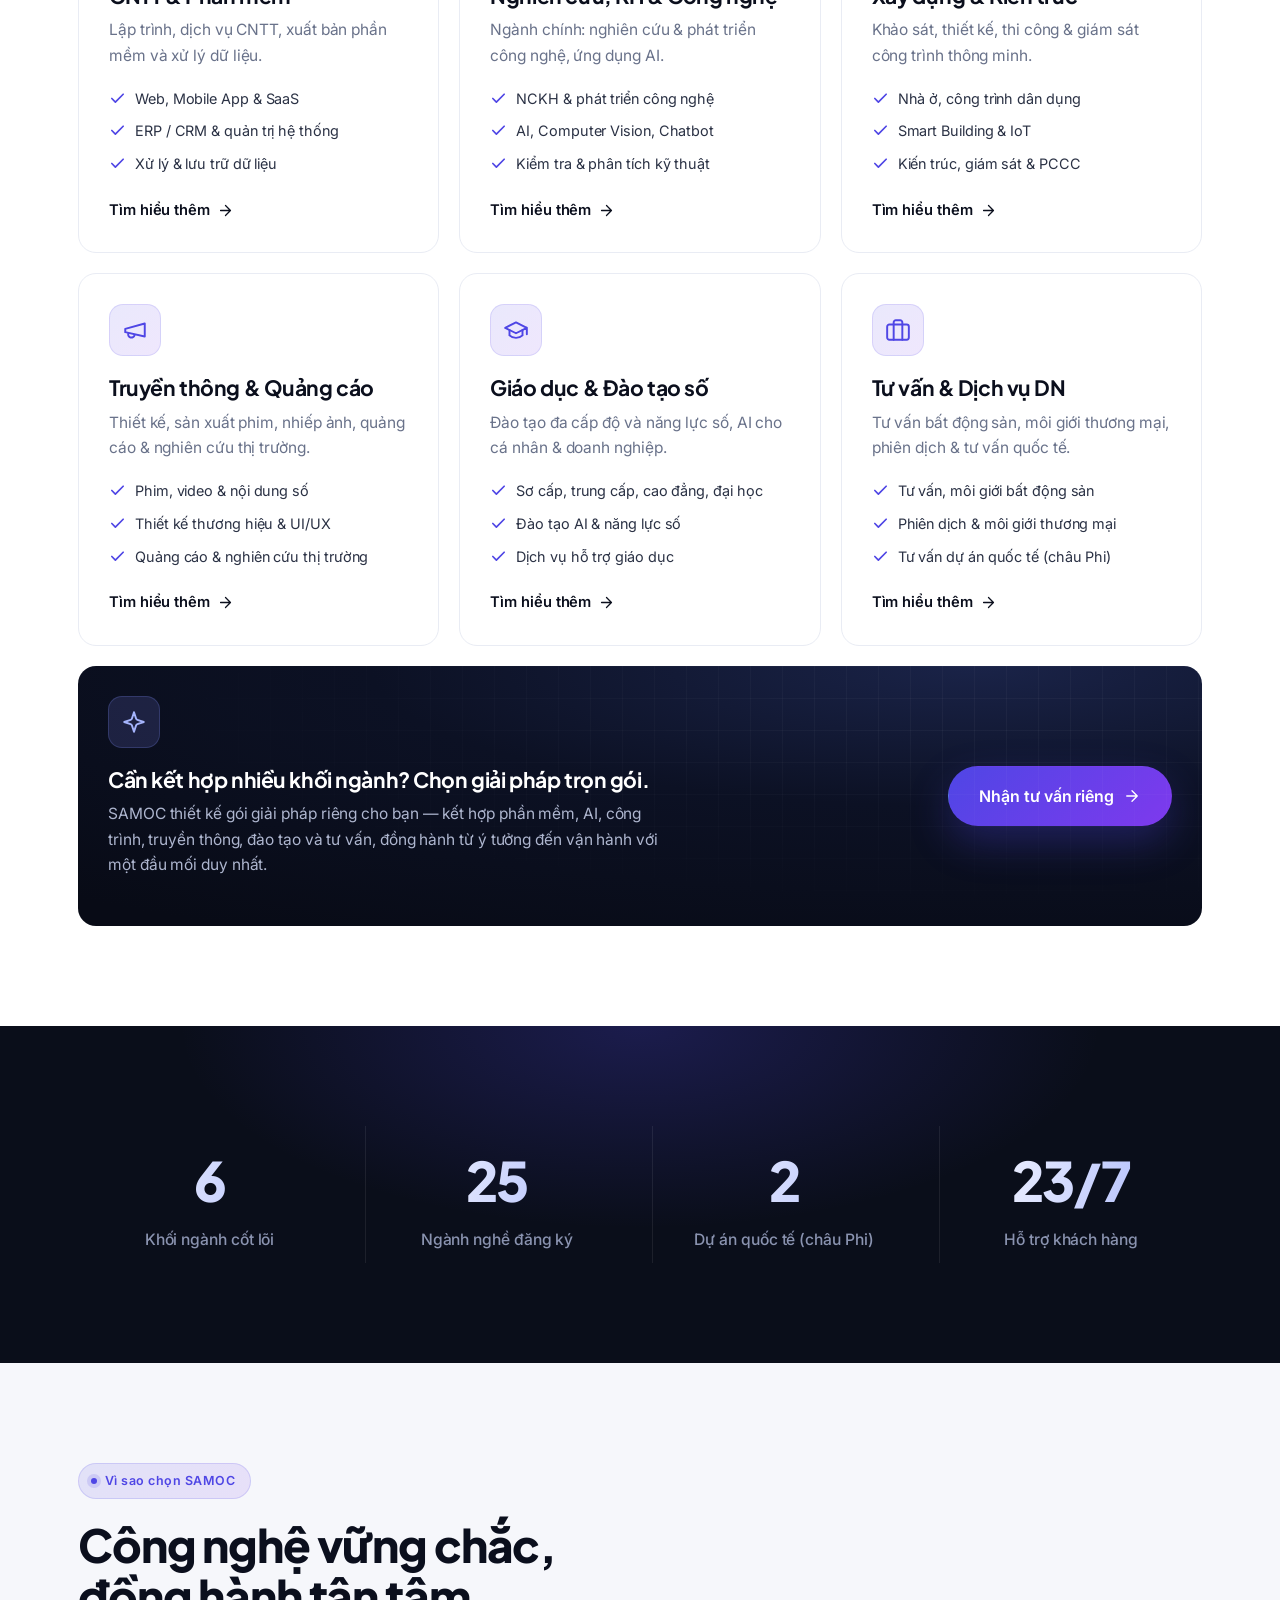
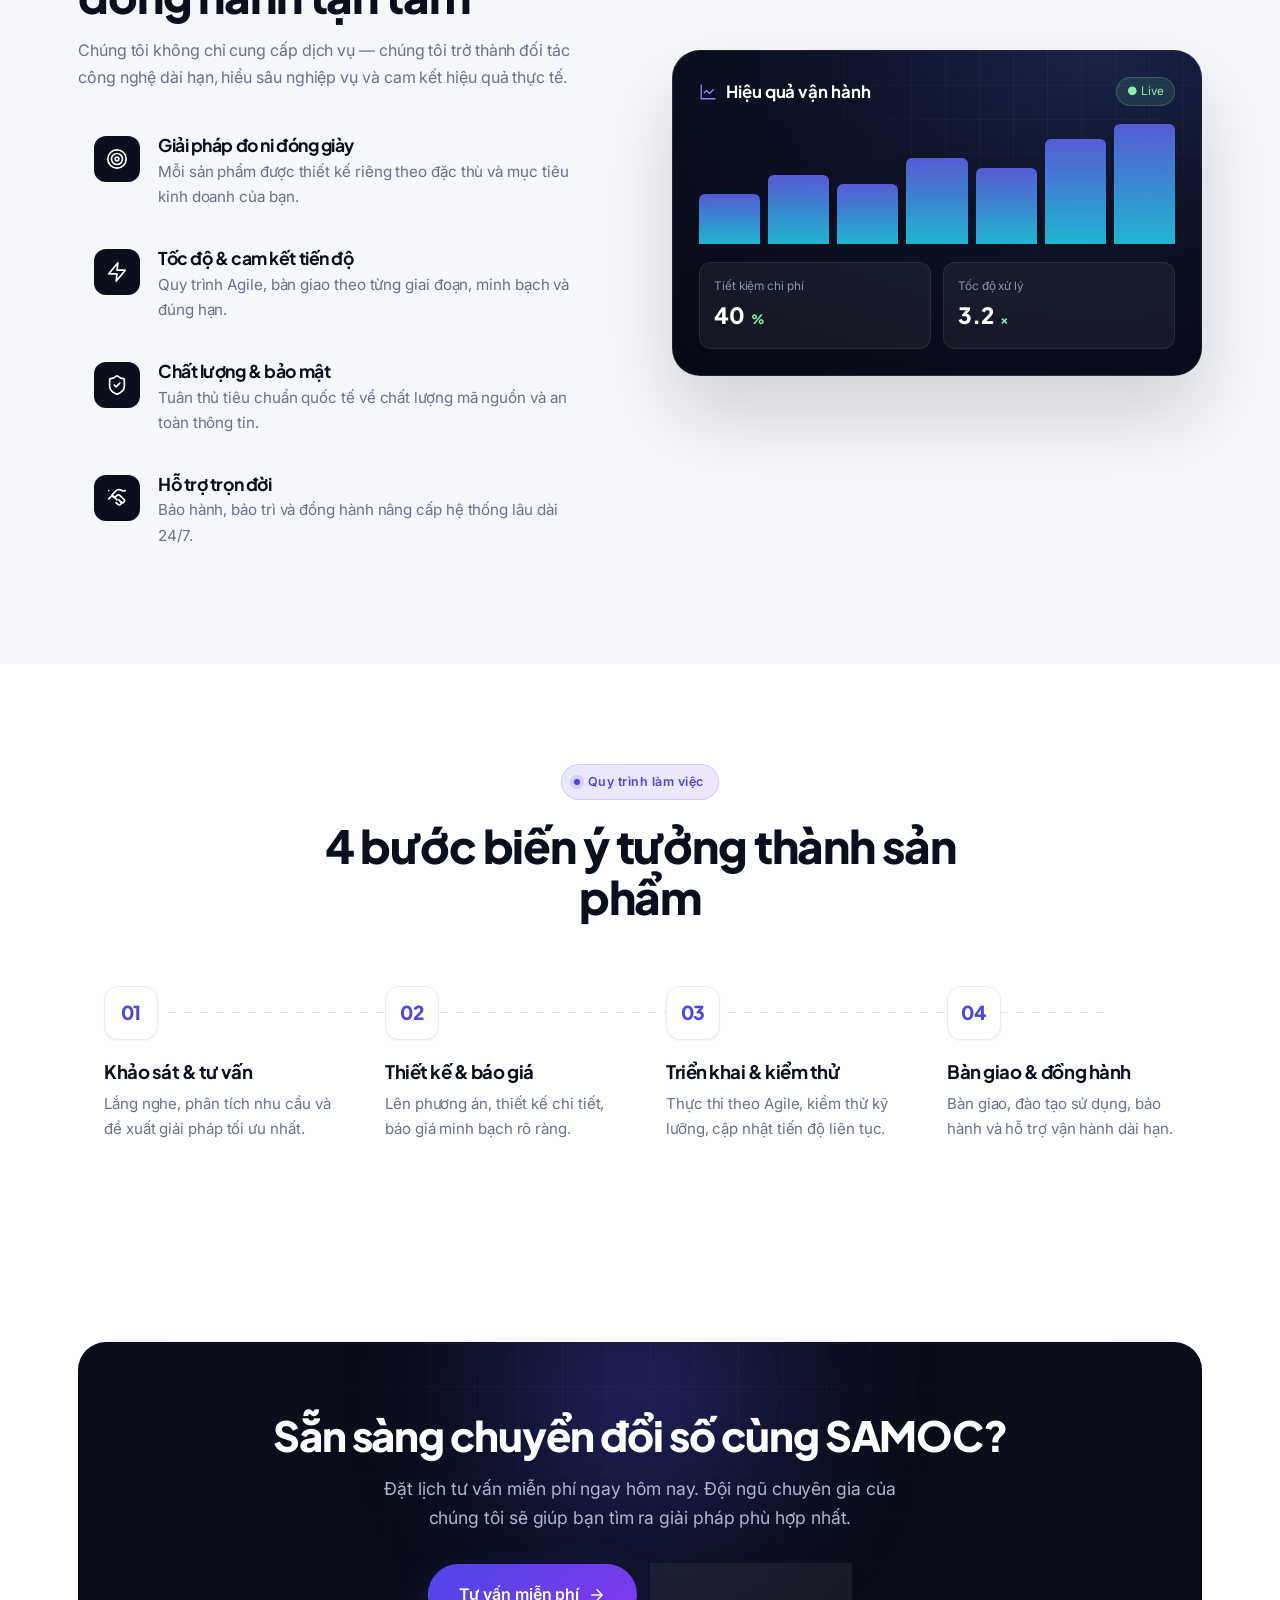
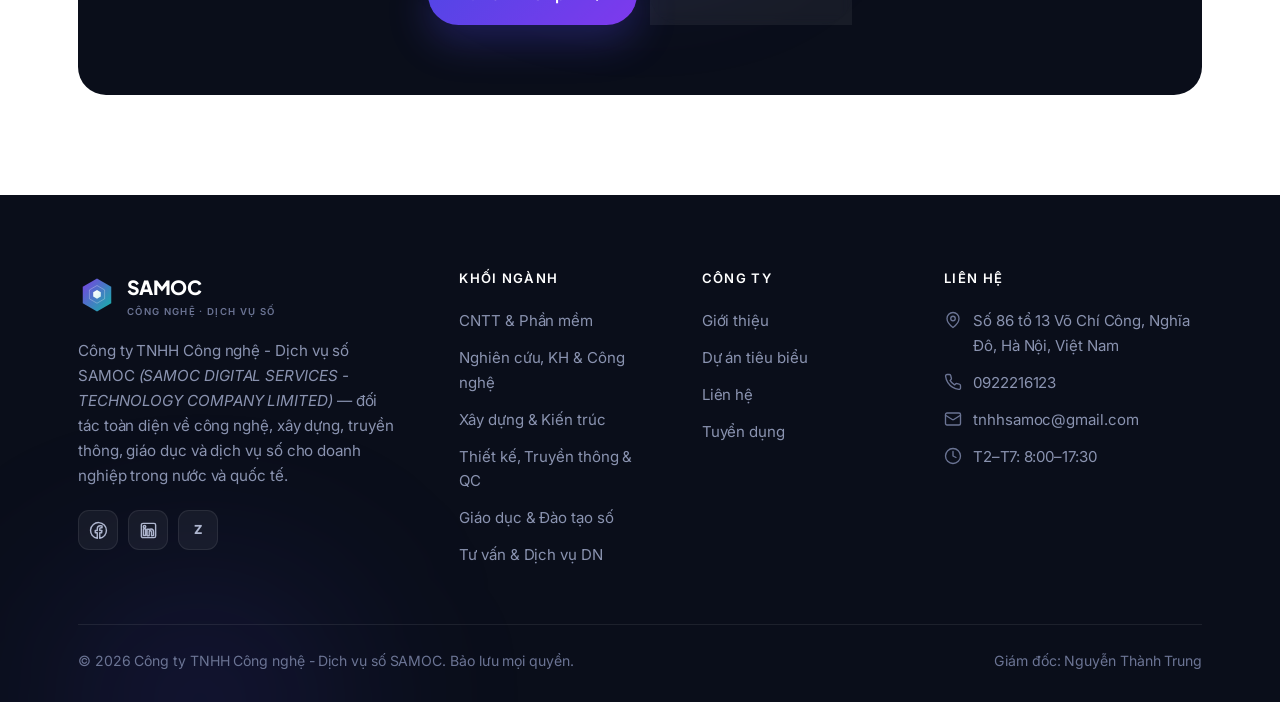
==== commit dbdff28f: "A" ====
--- a/index.html
+++ b/index.html
@@ -336,7 +336,9 @@
           <div class="socials">
             <a href="https://www.facebook.com/samocdigital/" target="_blank" rel="noopener noreferrer" aria-label="Facebook SAMOC"><svg class="icon" viewBox="0 0 24 24" fill="currentColor" stroke="none"><path d="M22 12a10 10 0 1 0-11.56 9.88v-6.99H7.9V12h2.54V9.8c0-2.5 1.49-3.89 3.78-3.89 1.09 0 2.24.2 2.24.2v2.46h-1.26c-1.24 0-1.63.77-1.63 1.56V12h2.78l-.44 2.89h-2.34v6.99A10 10 0 0 0 22 12z"/></svg></a>
             <a href="#" aria-label="LinkedIn"><svg class="icon" viewBox="0 0 24 24" fill="currentColor" stroke="none"><path d="M19 3a2 2 0 0 1 2 2v14a2 2 0 0 1-2 2H5a2 2 0 0 1-2-2V5a2 2 0 0 1 2-2zM8.34 18.34V9.99H5.67v8.35zM7 8.84a1.55 1.55 0 1 0 0-3.1 1.55 1.55 0 0 0 0 3.1zm11.34 9.5v-4.58c0-2.45-1.31-3.59-3.06-3.59-1.41 0-2.04.78-2.39 1.32v-1.13h-2.67v8.35h2.67v-4.66c0-.25.02-.5.09-.67.2-.5.65-1.01 1.41-1.01.99 0 1.39.76 1.39 1.86v4.48z"/></svg></a>
-<a href="https://zalo.me/0972907288" target="_blank" rel="noopener noreferrer" aria-label="Zalo SAMOC"><svg class="icon" viewBox="0 0 24 24" fill="none" stroke="currentColor" stroke-width="1.8" stroke-linecap="round" stroke-linejoin="round"><path d="M9 2H15A7 7 0 0 1 22 9V15A7 7 0 0 1 15 22H9C5.6 22 3.9 21.3 2.6 22.1C1.9 22.5 1.3 21.8 1.7 21.1C2.6 19.6 2 18.2 2 15V9A7 7 0 0 1 9 2Z"/><path d="M9.5 9H14.5L9.5 15H14.5"/></svg></a>        </div>
+            <a href="#" aria-label="Zalo"><strong style="font-size:.78rem;font-weight:800">Z</strong></a>
+          </div>
+        </div>
         <div class="footer-col"><h5>Khối ngành</h5>
           <a href="services.html#it">CNTT &amp; Phần mềm</a>
           <a href="services.html#rnd">Nghiên cứu, KH &amp; Công nghệ</a>
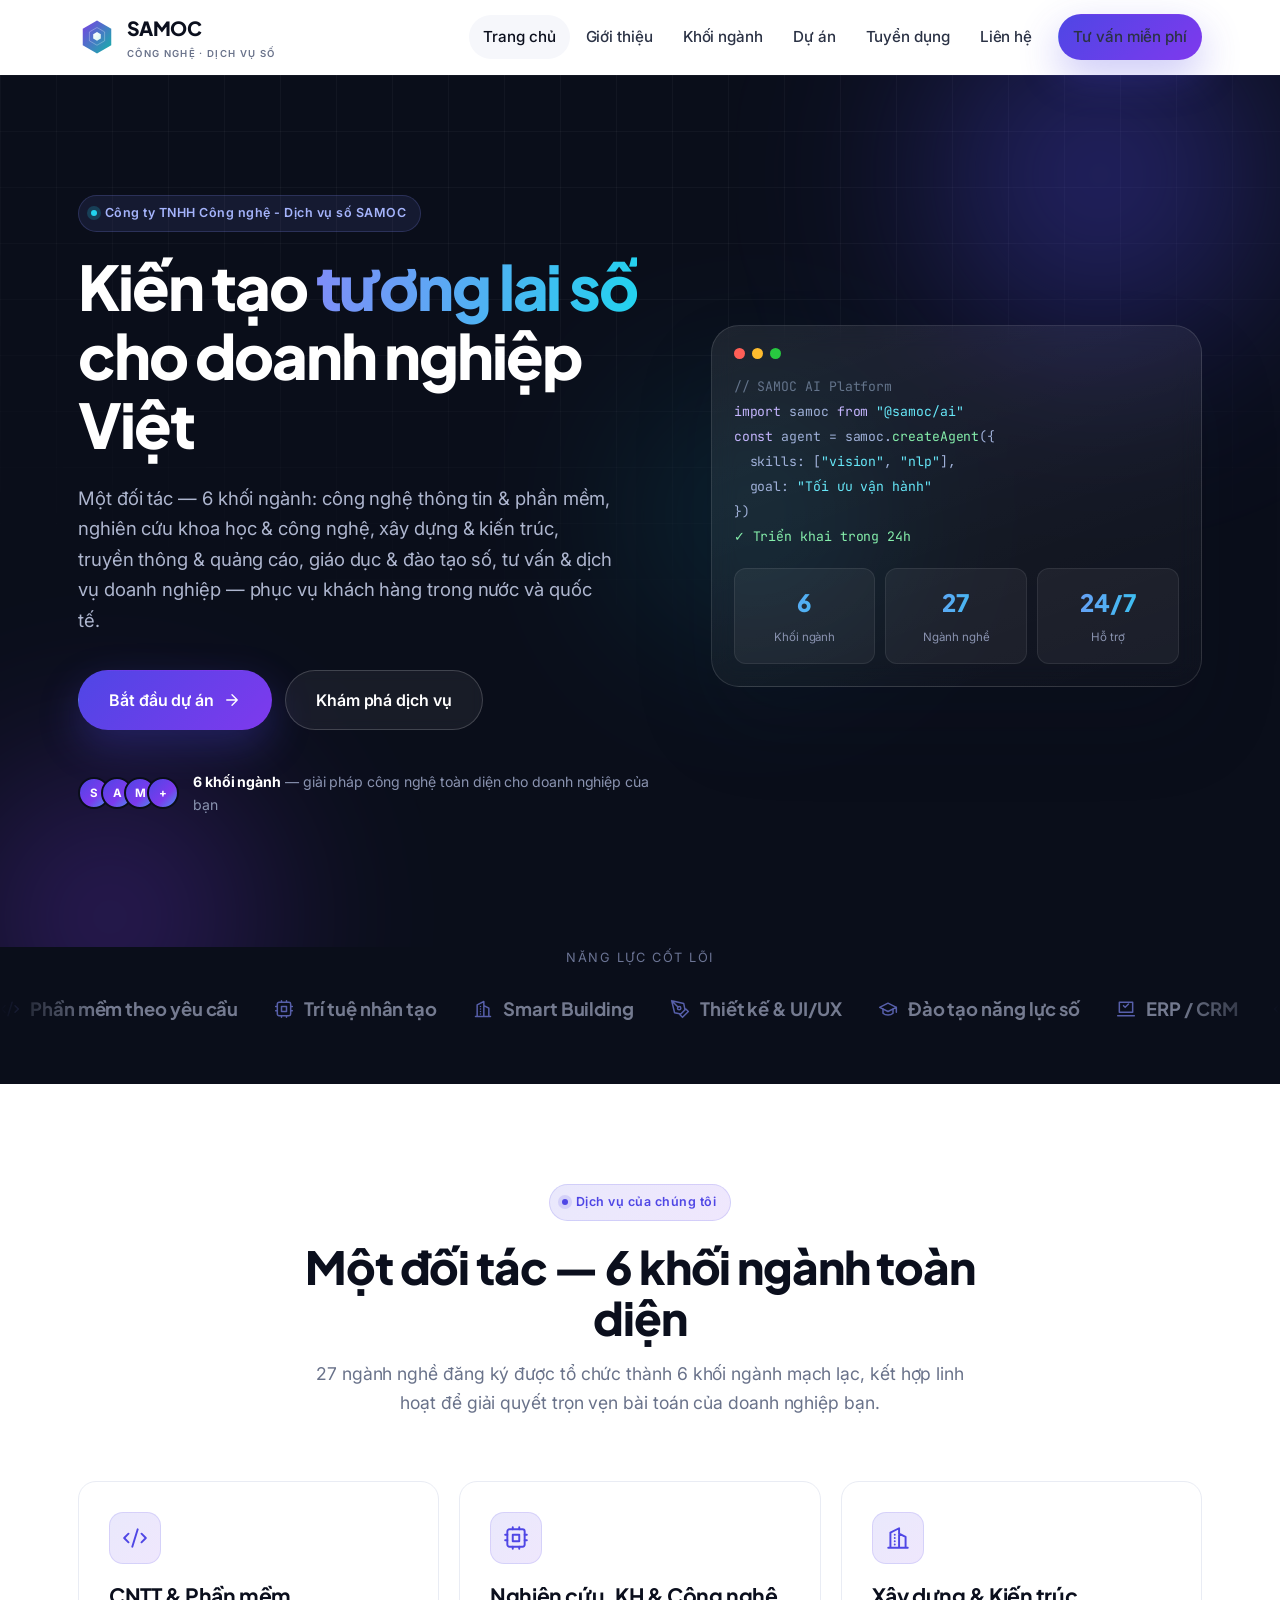
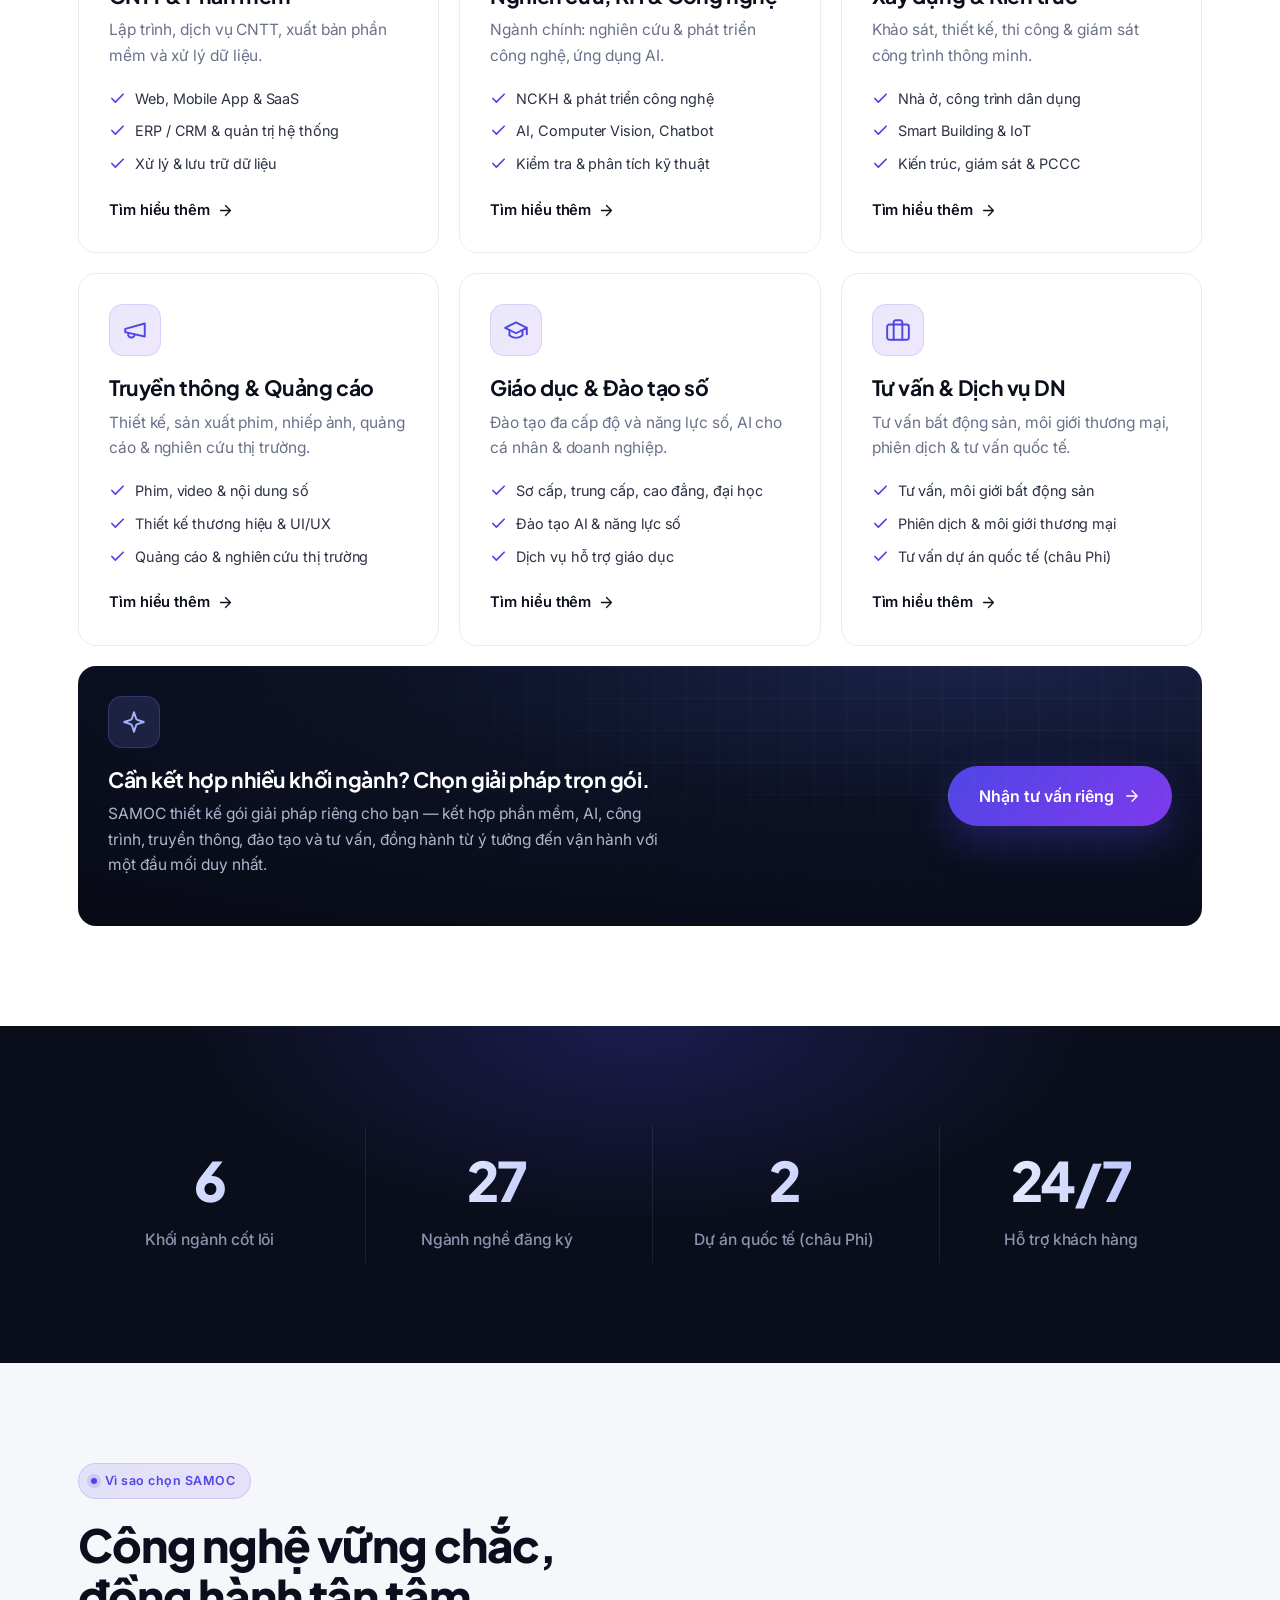
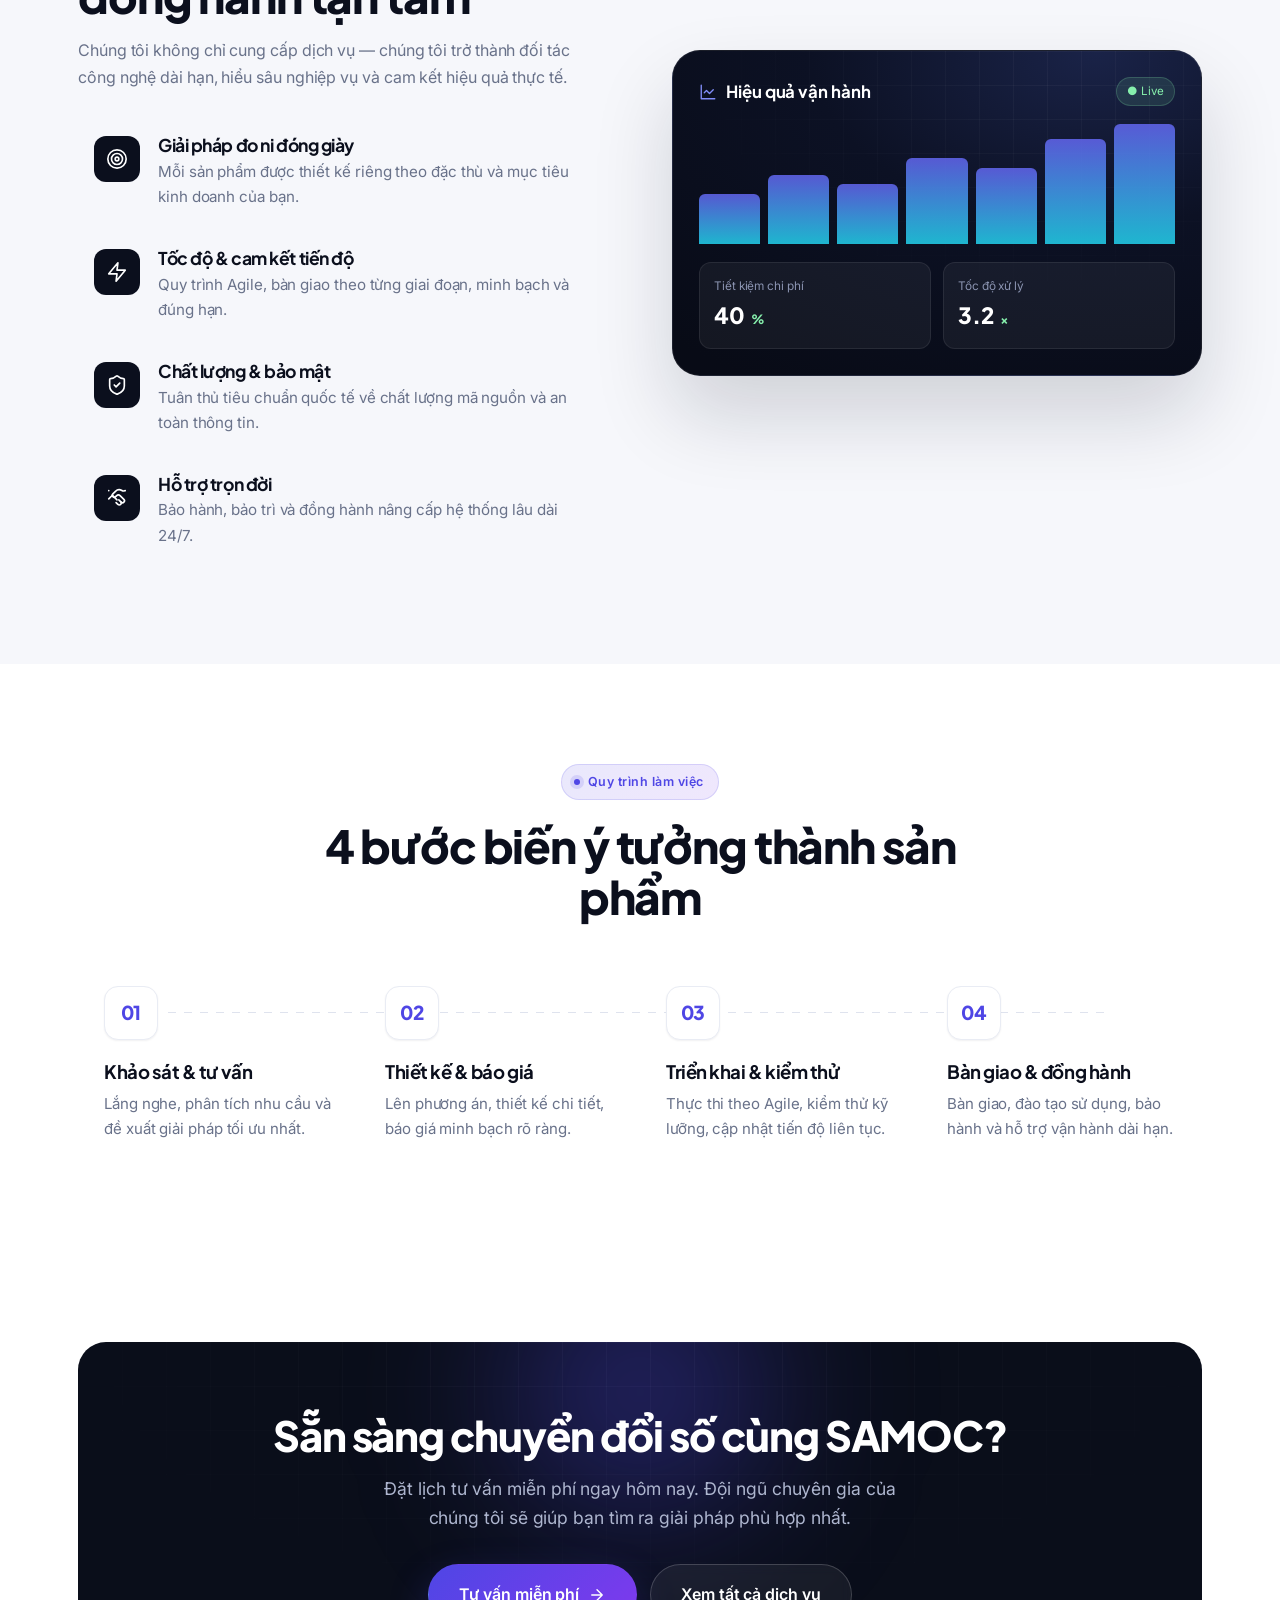
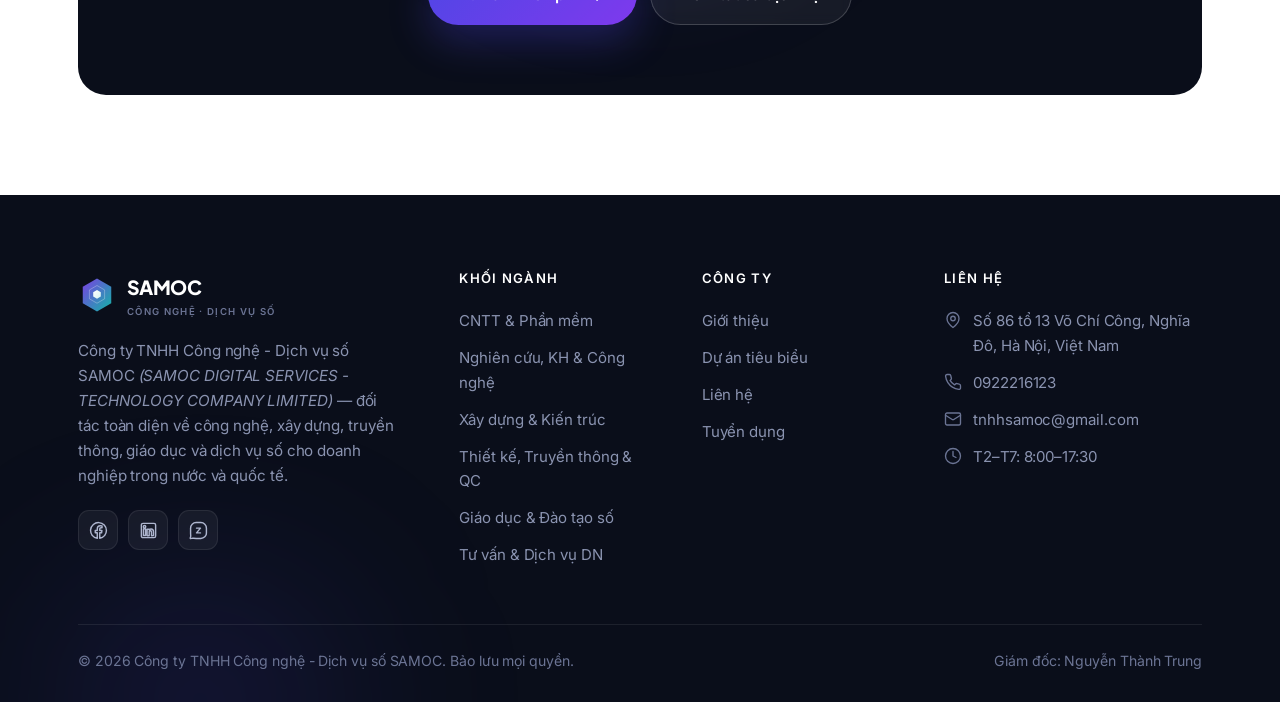
==== commit 1a1f865f: "a" ====
--- a/index.html
+++ b/index.html
@@ -336,7 +336,7 @@
           <div class="socials">
             <a href="https://www.facebook.com/samocdigital/" target="_blank" rel="noopener noreferrer" aria-label="Facebook SAMOC"><svg class="icon" viewBox="0 0 24 24" fill="currentColor" stroke="none"><path d="M22 12a10 10 0 1 0-11.56 9.88v-6.99H7.9V12h2.54V9.8c0-2.5 1.49-3.89 3.78-3.89 1.09 0 2.24.2 2.24.2v2.46h-1.26c-1.24 0-1.63.77-1.63 1.56V12h2.78l-.44 2.89h-2.34v6.99A10 10 0 0 0 22 12z"/></svg></a>
             <a href="#" aria-label="LinkedIn"><svg class="icon" viewBox="0 0 24 24" fill="currentColor" stroke="none"><path d="M19 3a2 2 0 0 1 2 2v14a2 2 0 0 1-2 2H5a2 2 0 0 1-2-2V5a2 2 0 0 1 2-2zM8.34 18.34V9.99H5.67v8.35zM7 8.84a1.55 1.55 0 1 0 0-3.1 1.55 1.55 0 0 0 0 3.1zm11.34 9.5v-4.58c0-2.45-1.31-3.59-3.06-3.59-1.41 0-2.04.78-2.39 1.32v-1.13h-2.67v8.35h2.67v-4.66c0-.25.02-.5.09-.67.2-.5.65-1.01 1.41-1.01.99 0 1.39.76 1.39 1.86v4.48z"/></svg></a>
-            <a href="#" aria-label="Zalo"><strong style="font-size:.78rem;font-weight:800">Z</strong></a>
+            <a href="https://zalo.me/0922216123" target="_blank" rel="noopener noreferrer" aria-label="Zalo SAMOC"><svg class="icon" viewBox="0 0 24 24" fill="none" stroke="currentColor" stroke-width="1.8" stroke-linecap="round" stroke-linejoin="round"><path d="M9 2H15A7 7 0 0 1 22 9V15A7 7 0 0 1 15 22H9C5.6 22 3.9 21.3 2.6 22.1C1.9 22.5 1.3 21.8 1.7 21.1C2.6 19.6 2 18.2 2 15V9A7 7 0 0 1 9 2Z"/><path d="M9.5 9H14.5L9.5 15H14.5"/></svg></a>
           </div>
         </div>
         <div class="footer-col"><h5>Khối ngành</h5>
